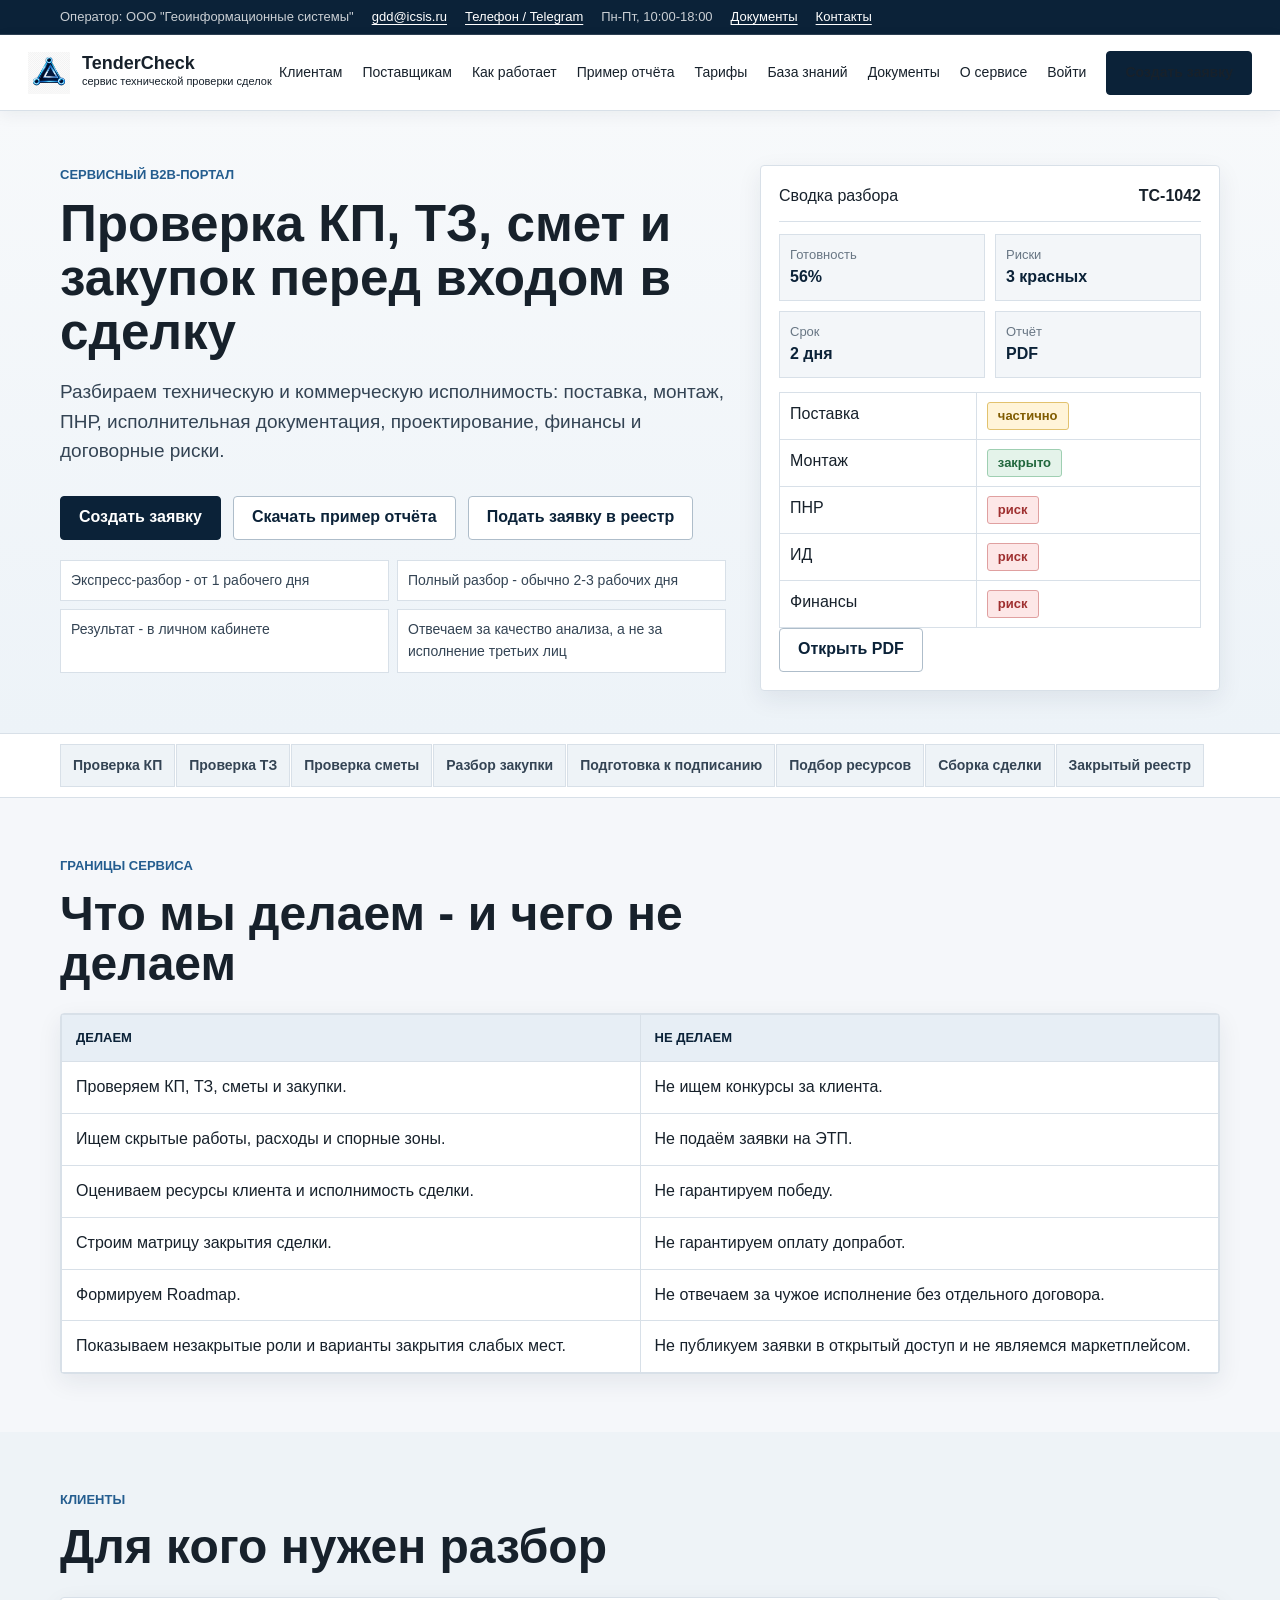
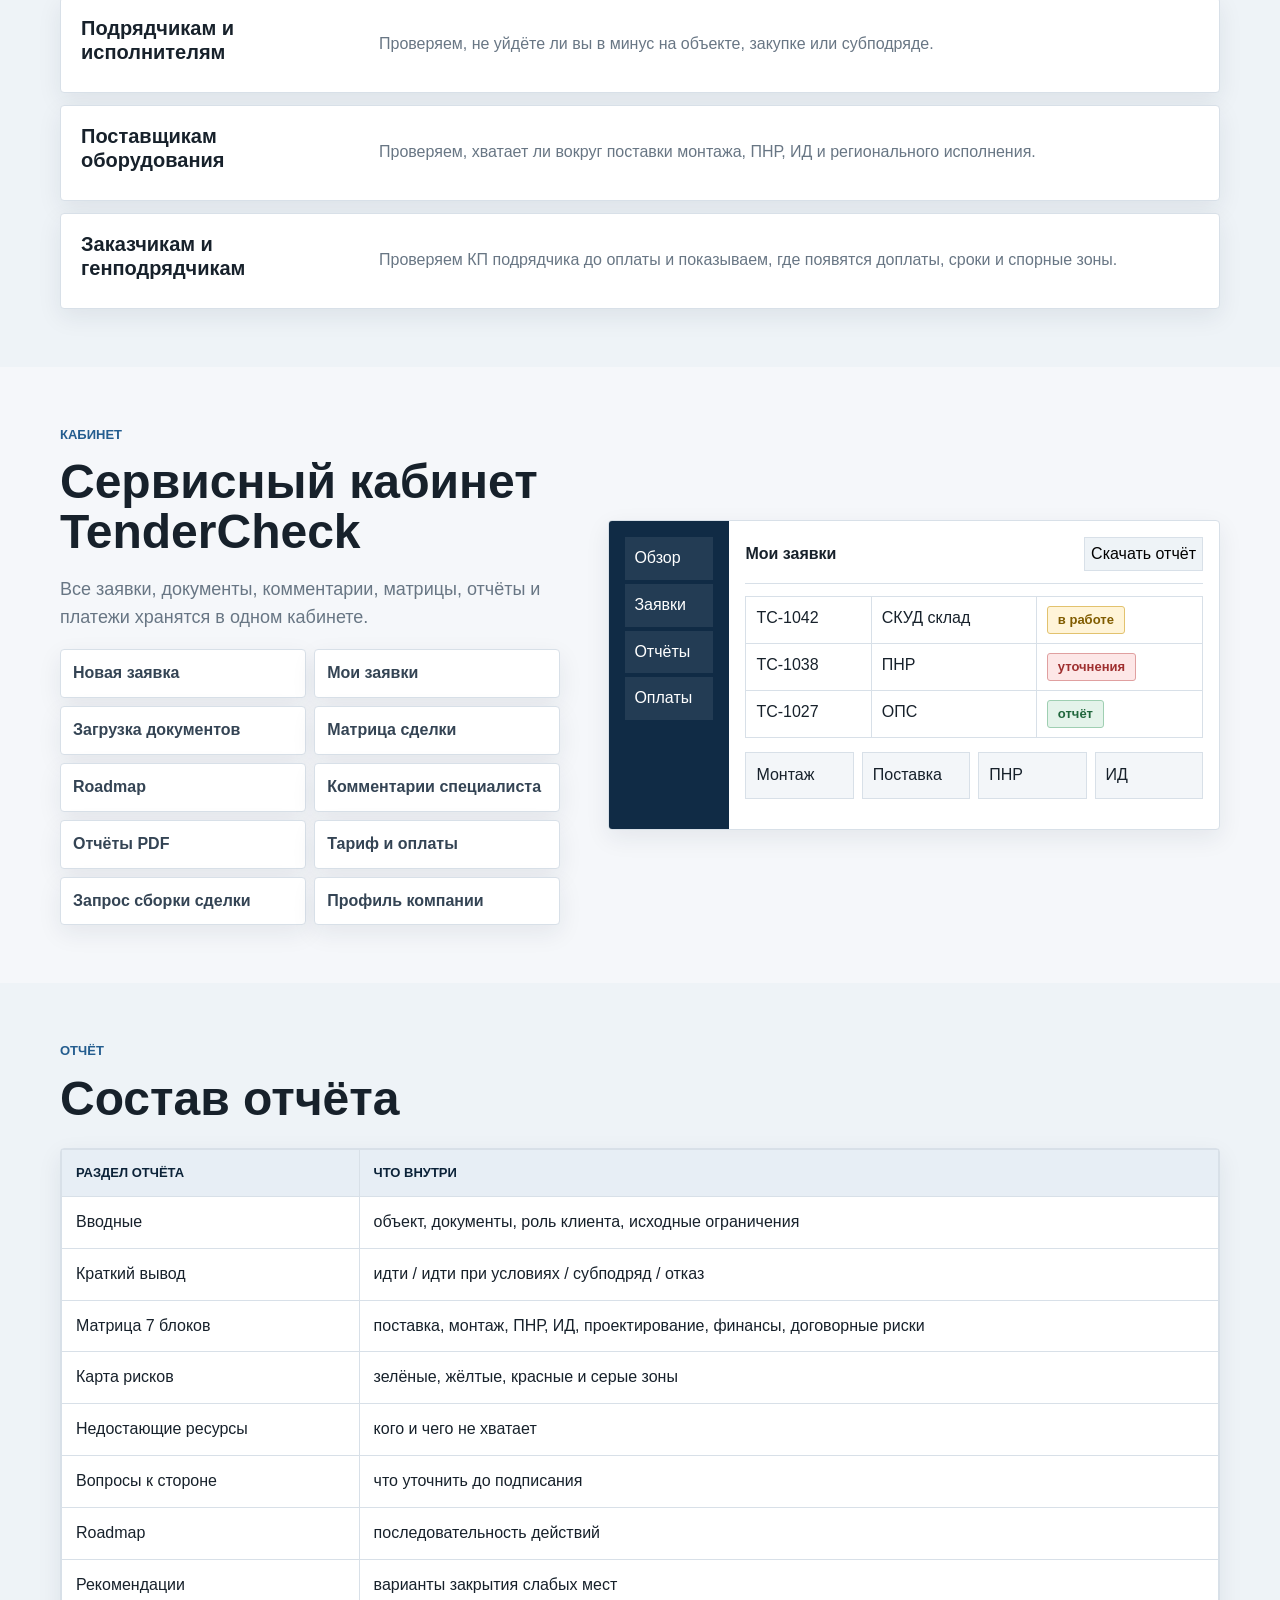
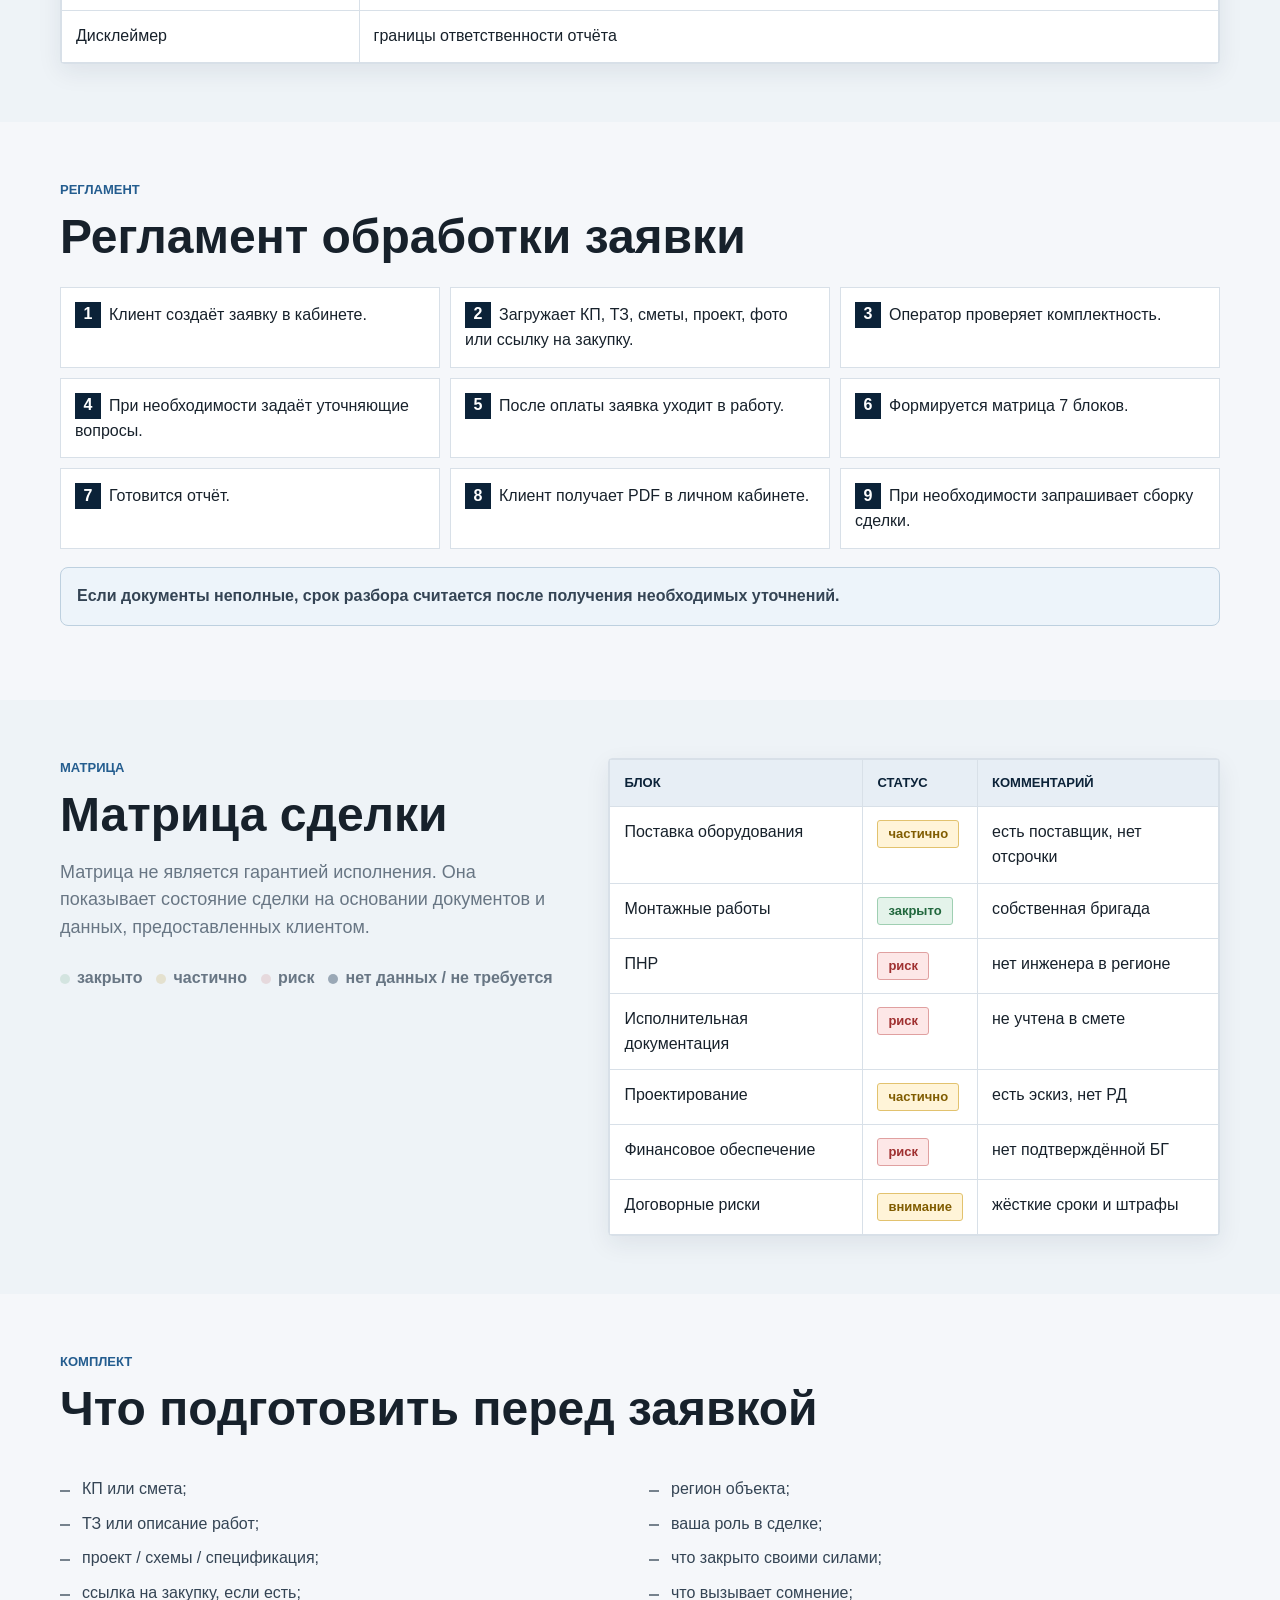
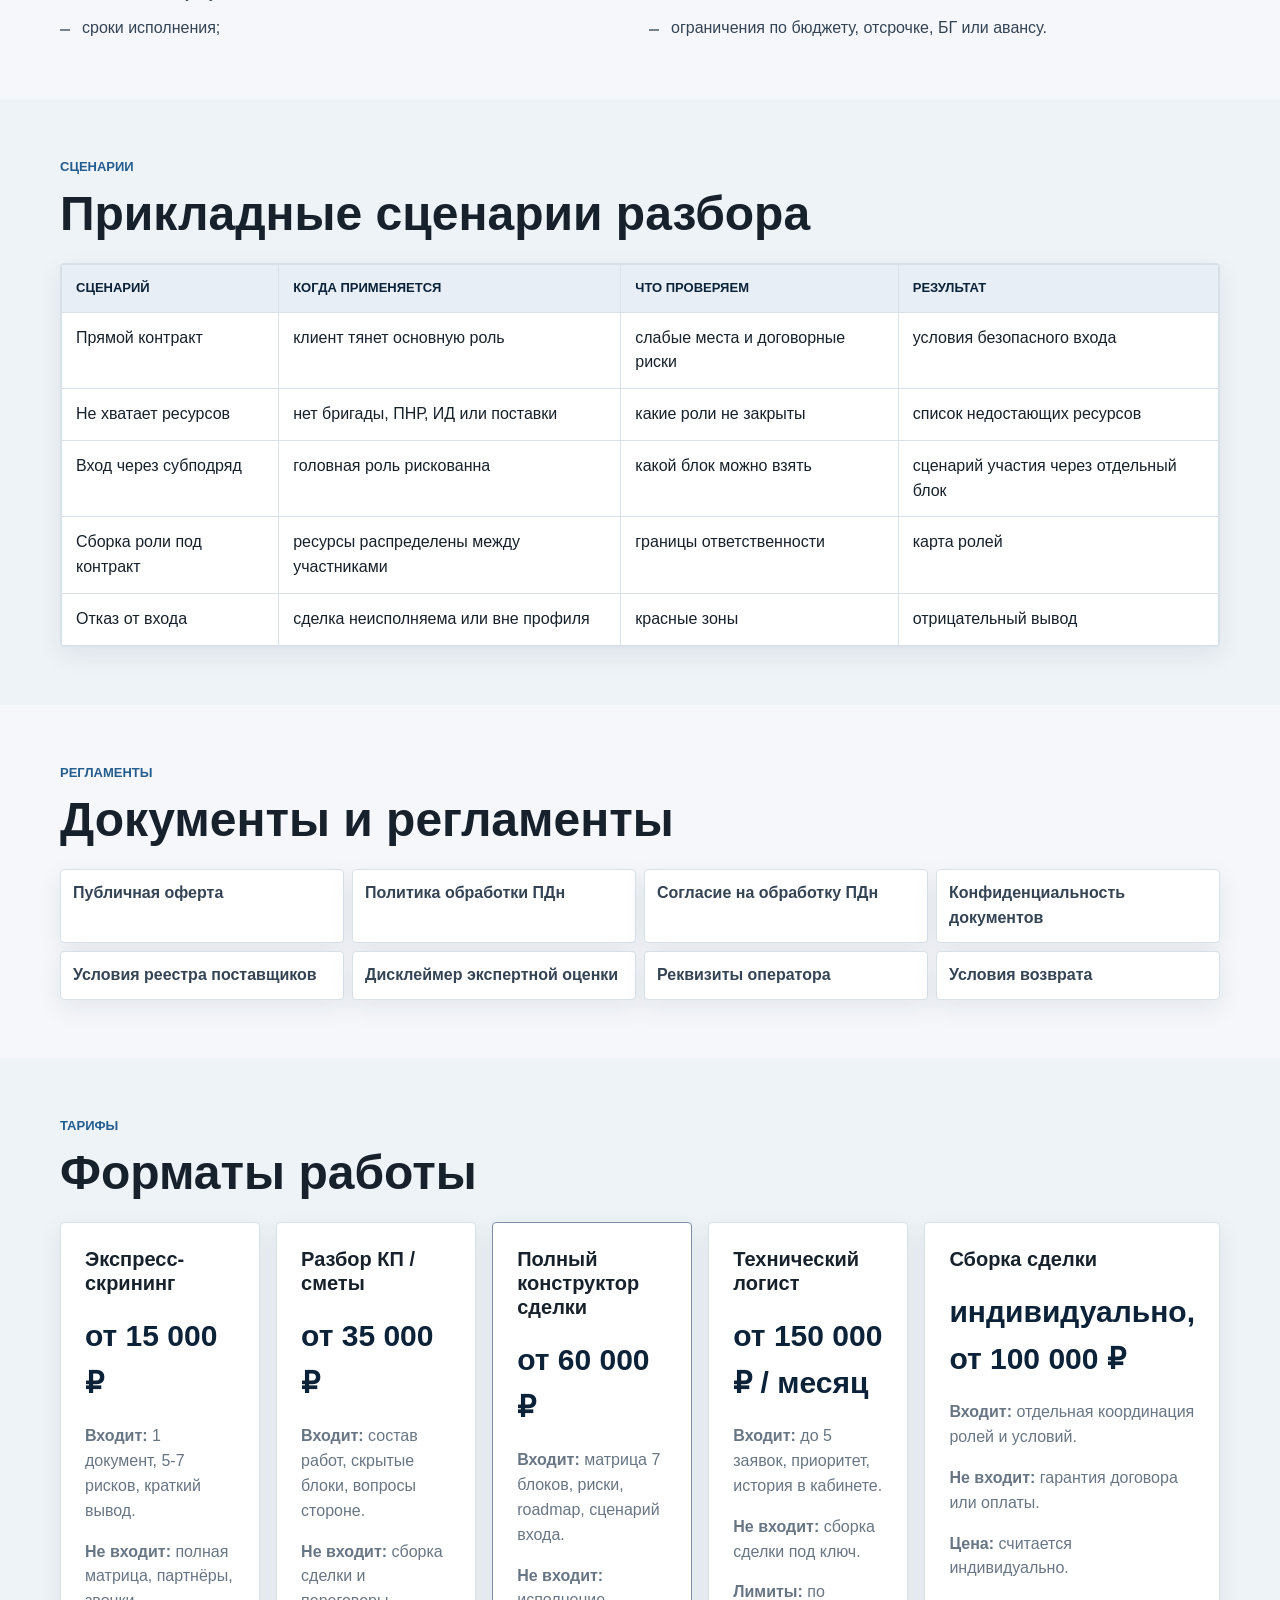
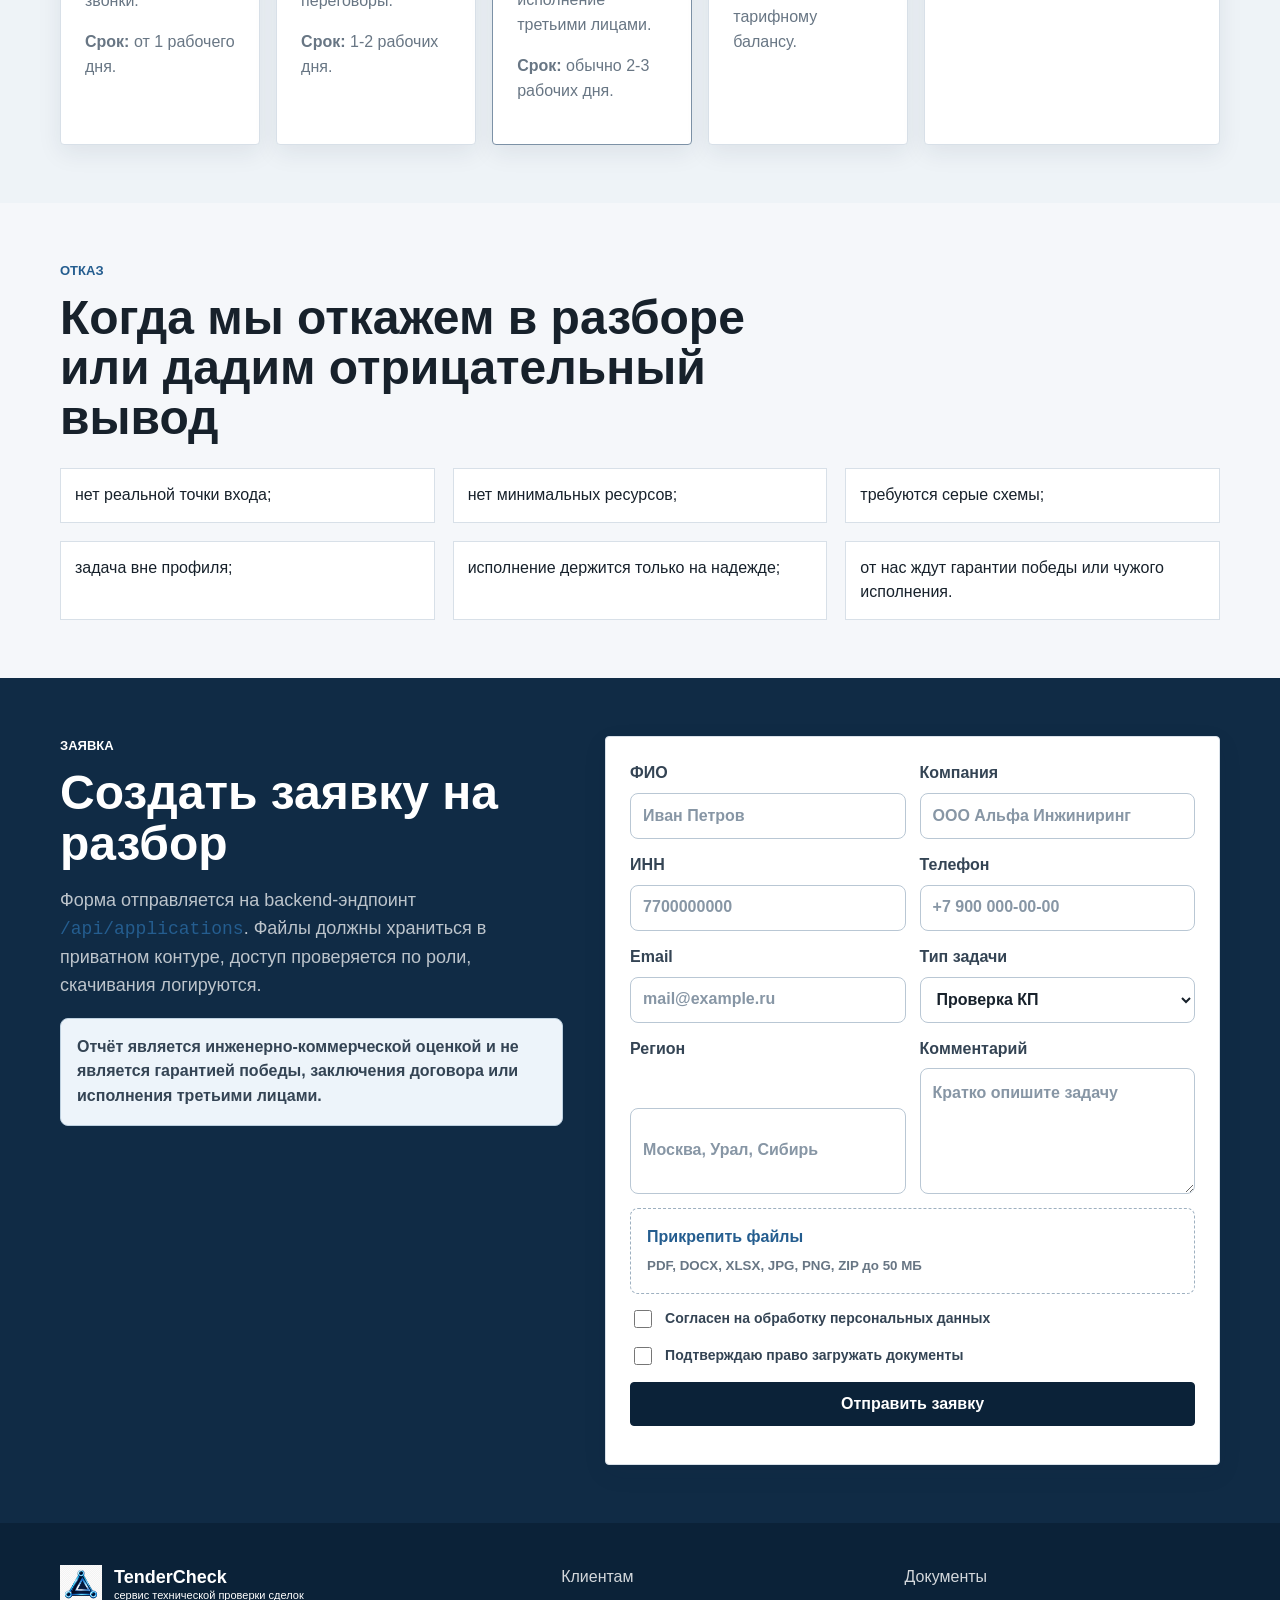
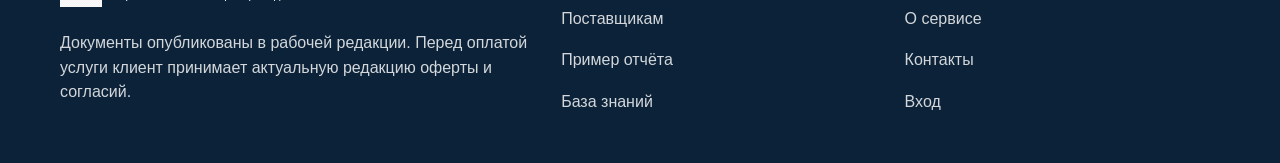
==== index.html @ 8f12feef "Add files via upload" ====
<!doctype html>
<html lang="ru">
<head>
  <meta charset="utf-8">
  <meta name="viewport" content="width=device-width, initial-scale=1">
  <title>TenderCheck - сервис технической проверки сделок</title>
  <meta name="description" content="TenderCheck проверяет КП, ТЗ, сметы, закупки и сделки до входа: скрытые расходы, незакрытые ресурсы, технические риски и сценарии входа.">
  <link rel="stylesheet" href="assets/css/styles.css">
</head>
<body class="portal-body">
  <header class="portal-header">
    <div class="service-bar">
      <div class="container service-bar-inner">
        <span>Оператор: ООО "Геоинформационные системы"</span>
        <a href="mailto:gdd@icsis.ru">gdd@icsis.ru</a>
        <a href="contacts.html">Телефон / Telegram</a>
        <span>Пн-Пт, 10:00-18:00</span>
        <a href="legal.html">Документы</a>
        <a href="contacts.html">Контакты</a>
      </div>
    </div>
    <div class="site-header">
      <a class="brand" href="index.html" aria-label="TenderCheck">
        <img src="assets/img/logo.png" alt="">
        <span><strong>TenderCheck</strong><small>сервис технической проверки сделок</small></span>
      </a>
      <a class="mobile-quick-cta" href="#upload">Заявка</a>
      <button class="nav-toggle" type="button" aria-label="Открыть меню" aria-expanded="false"><span></span><span></span><span></span></button>
      <nav class="main-nav" aria-label="Основная навигация">
        <a href="clients.html">Клиентам</a>
        <a href="suppliers.html">Поставщикам</a>
        <a href="#regulation">Как работает</a>
        <a href="report.html">Пример отчёта</a>
        <a href="#pricing">Тарифы</a>
        <a href="knowledge.html">База знаний</a>
        <a href="legal.html">Документы</a>
        <a href="about.html">О сервисе</a>
        <a href="login.html">Войти</a>
        <a class="nav-cta" href="#upload">Создать заявку</a>
      </nav>
    </div>
  </header>

  <main>
    <section class="portal-hero">
      <div class="container portal-hero-grid">
        <div class="portal-hero-copy">
          <p class="eyebrow">Сервисный B2B-портал</p>
          <h1>Проверка КП, ТЗ, смет и закупок перед входом в сделку</h1>
          <p class="lead">Разбираем техническую и коммерческую исполнимость: поставка, монтаж, ПНР, исполнительная документация, проектирование, финансы и договорные риски.</p>
          <div class="hero-actions">
            <a class="button primary" href="#upload">Создать заявку</a>
            <a class="button secondary" href="assets/demo-report.pdf">Скачать пример отчёта</a>
            <a class="button secondary" href="suppliers.html#supplier-form">Подать заявку в реестр</a>
          </div>
          <div class="service-marks">
            <span>Экспресс-разбор - от 1 рабочего дня</span>
            <span>Полный разбор - обычно 2-3 рабочих дня</span>
            <span>Результат - в личном кабинете</span>
            <span>Отвечаем за качество анализа, а не за исполнение третьих лиц</span>
          </div>
        </div>
        <aside class="summary-panel" aria-label="Сводка разбора">
          <div class="summary-head">
            <span>Сводка разбора</span>
            <strong>TC-1042</strong>
          </div>
          <div class="summary-metrics">
            <div><span>Готовность</span><strong>56%</strong></div>
            <div><span>Риски</span><strong>3 красных</strong></div>
            <div><span>Срок</span><strong>2 дня</strong></div>
            <div><span>Отчёт</span><strong>PDF</strong></div>
          </div>
          <table class="service-table compact-table">
            <tbody>
              <tr><td>Поставка</td><td><span class="status yellow">частично</span></td></tr>
              <tr><td>Монтаж</td><td><span class="status green">закрыто</span></td></tr>
              <tr><td>ПНР</td><td><span class="status red">риск</span></td></tr>
              <tr><td>ИД</td><td><span class="status red">риск</span></td></tr>
              <tr><td>Финансы</td><td><span class="status red">риск</span></td></tr>
            </tbody>
          </table>
          <a class="button secondary" href="assets/demo-report.pdf">Открыть PDF</a>
        </aside>
      </div>
    </section>

    <nav class="direction-strip" aria-label="Быстрые направления">
      <div class="container direction-strip-inner">
        <a href="#upload">Проверка КП</a>
        <a href="#upload">Проверка ТЗ</a>
        <a href="#upload">Проверка сметы</a>
        <a href="#upload">Разбор закупки</a>
        <a href="#upload">Подготовка к подписанию</a>
        <a href="#upload">Подбор ресурсов</a>
        <a href="#pricing">Сборка сделки</a>
        <a href="suppliers.html">Закрытый реестр</a>
      </div>
    </nav>

    <section class="section" id="scope">
      <div class="container">
        <div class="section-heading"><p class="eyebrow">Границы сервиса</p><h2>Что мы делаем - и чего не делаем</h2></div>
        <div class="service-table-wrap">
          <table class="service-table two-side-table">
            <thead><tr><th>Делаем</th><th>Не делаем</th></tr></thead>
            <tbody>
              <tr><td>Проверяем КП, ТЗ, сметы и закупки.</td><td>Не ищем конкурсы за клиента.</td></tr>
              <tr><td>Ищем скрытые работы, расходы и спорные зоны.</td><td>Не подаём заявки на ЭТП.</td></tr>
              <tr><td>Оцениваем ресурсы клиента и исполнимость сделки.</td><td>Не гарантируем победу.</td></tr>
              <tr><td>Строим матрицу закрытия сделки.</td><td>Не гарантируем оплату допработ.</td></tr>
              <tr><td>Формируем Roadmap.</td><td>Не отвечаем за чужое исполнение без отдельного договора.</td></tr>
              <tr><td>Показываем незакрытые роли и варианты закрытия слабых мест.</td><td>Не публикуем заявки в открытый доступ и не являемся маркетплейсом.</td></tr>
            </tbody>
          </table>
        </div>
      </div>
    </section>

    <section class="section muted" id="audience">
      <div class="container">
        <div class="section-heading"><p class="eyebrow">Клиенты</p><h2>Для кого нужен разбор</h2></div>
        <div class="service-list">
          <article><h3>Подрядчикам и исполнителям</h3><p>Проверяем, не уйдёте ли вы в минус на объекте, закупке или субподряде.</p></article>
          <article><h3>Поставщикам оборудования</h3><p>Проверяем, хватает ли вокруг поставки монтажа, ПНР, ИД и регионального исполнения.</p></article>
          <article><h3>Заказчикам и генподрядчикам</h3><p>Проверяем КП подрядчика до оплаты и показываем, где появятся доплаты, сроки и спорные зоны.</p></article>
        </div>
      </div>
    </section>

    <section class="section" id="cabinet">
      <div class="container two-column">
        <div>
          <p class="eyebrow">Кабинет</p>
          <h2>Сервисный кабинет TenderCheck</h2>
          <p class="section-copy">Все заявки, документы, комментарии, матрицы, отчёты и платежи хранятся в одном кабинете.</p>
          <div class="portal-tile-grid">
            <span>Новая заявка</span><span>Мои заявки</span><span>Загрузка документов</span><span>Матрица сделки</span><span>Roadmap</span><span>Комментарии специалиста</span><span>Отчёты PDF</span><span>Тариф и оплаты</span><span>Запрос сборки сделки</span><span>Профиль компании</span>
          </div>
        </div>
        <div class="interface-preview">
          <div class="preview-sidebar"><span>Обзор</span><span>Заявки</span><span>Отчёты</span><span>Оплаты</span></div>
          <div class="preview-main">
            <div class="preview-toolbar"><strong>Мои заявки</strong><button>Скачать отчёт</button></div>
            <table class="service-table compact-table">
              <tbody>
                <tr><td>TC-1042</td><td>СКУД склад</td><td><span class="status yellow">в работе</span></td></tr>
                <tr><td>TC-1038</td><td>ПНР</td><td><span class="status red">уточнения</span></td></tr>
                <tr><td>TC-1027</td><td>ОПС</td><td><span class="status green">отчёт</span></td></tr>
              </tbody>
            </table>
            <div class="mini-matrix-list">
              <span class="green">Монтаж</span><span class="yellow">Поставка</span><span class="red">ПНР</span><span class="red">ИД</span>
            </div>
          </div>
        </div>
      </div>
    </section>

    <section class="section muted" id="report-composition">
      <div class="container">
        <div class="section-heading"><p class="eyebrow">Отчёт</p><h2>Состав отчёта</h2></div>
        <div class="service-table-wrap">
          <table class="service-table">
            <thead><tr><th>Раздел отчёта</th><th>Что внутри</th></tr></thead>
            <tbody>
              <tr><td>Вводные</td><td>объект, документы, роль клиента, исходные ограничения</td></tr>
              <tr><td>Краткий вывод</td><td>идти / идти при условиях / субподряд / отказ</td></tr>
              <tr><td>Матрица 7 блоков</td><td>поставка, монтаж, ПНР, ИД, проектирование, финансы, договорные риски</td></tr>
              <tr><td>Карта рисков</td><td>зелёные, жёлтые, красные и серые зоны</td></tr>
              <tr><td>Недостающие ресурсы</td><td>кого и чего не хватает</td></tr>
              <tr><td>Вопросы к стороне</td><td>что уточнить до подписания</td></tr>
              <tr><td>Roadmap</td><td>последовательность действий</td></tr>
              <tr><td>Рекомендации</td><td>варианты закрытия слабых мест</td></tr>
              <tr><td>Дисклеймер</td><td>границы ответственности отчёта</td></tr>
            </tbody>
          </table>
        </div>
      </div>
    </section>

    <section class="section" id="regulation">
      <div class="container">
        <div class="section-heading"><p class="eyebrow">Регламент</p><h2>Регламент обработки заявки</h2></div>
        <ol class="regulation-list">
          <li>Клиент создаёт заявку в кабинете.</li>
          <li>Загружает КП, ТЗ, сметы, проект, фото или ссылку на закупку.</li>
          <li>Оператор проверяет комплектность.</li>
          <li>При необходимости задаёт уточняющие вопросы.</li>
          <li>После оплаты заявка уходит в работу.</li>
          <li>Формируется матрица 7 блоков.</li>
          <li>Готовится отчёт.</li>
          <li>Клиент получает PDF в личном кабинете.</li>
          <li>При необходимости запрашивает сборку сделки.</li>
        </ol>
        <p class="note-box">Если документы неполные, срок разбора считается после получения необходимых уточнений.</p>
      </div>
    </section>

    <section class="section muted" id="matrix">
      <div class="container two-column matrix-section">
        <div>
          <p class="eyebrow">Матрица</p>
          <h2>Матрица сделки</h2>
          <p class="section-copy">Матрица не является гарантией исполнения. Она показывает состояние сделки на основании документов и данных, предоставленных клиентом.</p>
          <div class="legend"><span><i class="dot green"></i>закрыто</span><span><i class="dot yellow"></i>частично</span><span><i class="dot red"></i>риск</span><span><i class="dot gray"></i>нет данных / не требуется</span></div>
        </div>
        <div class="service-table-wrap">
          <table class="service-table mobile-card-table">
            <thead><tr><th>Блок</th><th>Статус</th><th>Комментарий</th></tr></thead>
            <tbody>
              <tr><td>Поставка оборудования</td><td><span class="status yellow">частично</span></td><td>есть поставщик, нет отсрочки</td></tr>
              <tr><td>Монтажные работы</td><td><span class="status green">закрыто</span></td><td>собственная бригада</td></tr>
              <tr><td>ПНР</td><td><span class="status red">риск</span></td><td>нет инженера в регионе</td></tr>
              <tr><td>Исполнительная документация</td><td><span class="status red">риск</span></td><td>не учтена в смете</td></tr>
              <tr><td>Проектирование</td><td><span class="status yellow">частично</span></td><td>есть эскиз, нет РД</td></tr>
              <tr><td>Финансовое обеспечение</td><td><span class="status red">риск</span></td><td>нет подтверждённой БГ</td></tr>
              <tr><td>Договорные риски</td><td><span class="status yellow">внимание</span></td><td>жёсткие сроки и штрафы</td></tr>
            </tbody>
          </table>
        </div>
      </div>
    </section>

    <section class="section" id="prepare">
      <div class="container">
        <div class="section-heading"><p class="eyebrow">Комплект</p><h2>Что подготовить перед заявкой</h2></div>
        <div class="portal-columns">
          <ul class="dash-list">
            <li>КП или смета;</li>
            <li>ТЗ или описание работ;</li>
            <li>проект / схемы / спецификация;</li>
            <li>ссылка на закупку, если есть;</li>
            <li>сроки исполнения;</li>
          </ul>
          <ul class="dash-list">
            <li>регион объекта;</li>
            <li>ваша роль в сделке;</li>
            <li>что закрыто своими силами;</li>
            <li>что вызывает сомнение;</li>
            <li>ограничения по бюджету, отсрочке, БГ или авансу.</li>
          </ul>
        </div>
      </div>
    </section>

    <section class="section muted" id="scenarios">
      <div class="container">
        <div class="section-heading"><p class="eyebrow">Сценарии</p><h2>Прикладные сценарии разбора</h2></div>
        <div class="service-table-wrap">
          <table class="service-table">
            <thead><tr><th>Сценарий</th><th>Когда применяется</th><th>Что проверяем</th><th>Результат</th></tr></thead>
            <tbody>
              <tr><td>Прямой контракт</td><td>клиент тянет основную роль</td><td>слабые места и договорные риски</td><td>условия безопасного входа</td></tr>
              <tr><td>Не хватает ресурсов</td><td>нет бригады, ПНР, ИД или поставки</td><td>какие роли не закрыты</td><td>список недостающих ресурсов</td></tr>
              <tr><td>Вход через субподряд</td><td>головная роль рискованна</td><td>какой блок можно взять</td><td>сценарий участия через отдельный блок</td></tr>
              <tr><td>Сборка роли под контракт</td><td>ресурсы распределены между участниками</td><td>границы ответственности</td><td>карта ролей</td></tr>
              <tr><td>Отказ от входа</td><td>сделка неисполняема или вне профиля</td><td>красные зоны</td><td>отрицательный вывод</td></tr>
            </tbody>
          </table>
        </div>
      </div>
    </section>

    <section class="section" id="documents">
      <div class="container">
        <div class="section-heading"><p class="eyebrow">Регламенты</p><h2>Документы и регламенты</h2></div>
        <div class="portal-tile-grid docs-grid">
          <a href="legal.html#offer">Публичная оферта</a>
          <a href="legal.html#personal-data">Политика обработки ПДн</a>
          <a href="legal.html#consent">Согласие на обработку ПДн</a>
          <a href="legal.html#privacy">Конфиденциальность документов</a>
          <a href="legal.html#registry">Условия реестра поставщиков</a>
          <a href="legal.html#disclaimer">Дисклеймер экспертной оценки</a>
          <a href="legal.html#requisites">Реквизиты оператора</a>
          <a href="legal.html#refund">Условия возврата</a>
        </div>
      </div>
    </section>

    <section class="section muted" id="pricing">
      <div class="container">
        <div class="section-heading"><p class="eyebrow">Тарифы</p><h2>Форматы работы</h2></div>
        <div class="pricing-grid portal-pricing">
          <article class="price-card"><h3>Экспресс-скрининг</h3><strong>от 15 000 ₽</strong><p><b>Входит:</b> 1 документ, 5-7 рисков, краткий вывод.</p><p><b>Не входит:</b> полная матрица, партнёры, звонки.</p><p><b>Срок:</b> от 1 рабочего дня.</p></article>
          <article class="price-card"><h3>Разбор КП / сметы</h3><strong>от 35 000 ₽</strong><p><b>Входит:</b> состав работ, скрытые блоки, вопросы стороне.</p><p><b>Не входит:</b> сборка сделки и переговоры.</p><p><b>Срок:</b> 1-2 рабочих дня.</p></article>
          <article class="price-card featured"><h3>Полный конструктор сделки</h3><strong>от 60 000 ₽</strong><p><b>Входит:</b> матрица 7 блоков, риски, roadmap, сценарий входа.</p><p><b>Не входит:</b> исполнение третьими лицами.</p><p><b>Срок:</b> обычно 2-3 рабочих дня.</p></article>
          <article class="price-card"><h3>Технический логист</h3><strong>от 150 000 ₽ / месяц</strong><p><b>Входит:</b> до 5 заявок, приоритет, история в кабинете.</p><p><b>Не входит:</b> сборка сделки под ключ.</p><p><b>Лимиты:</b> по тарифному балансу.</p></article>
          <article class="price-card"><h3>Сборка сделки</h3><strong>индивидуально, от 100 000 ₽</strong><p><b>Входит:</b> отдельная координация ролей и условий.</p><p><b>Не входит:</b> гарантия договора или оплаты.</p><p><b>Цена:</b> считается индивидуально.</p></article>
        </div>
      </div>
    </section>

    <section class="section" id="refusal">
      <div class="container">
        <div class="section-heading"><p class="eyebrow">Отказ</p><h2>Когда мы откажем в разборе или дадим отрицательный вывод</h2></div>
        <ul class="refusal-grid">
          <li>нет реальной точки входа;</li>
          <li>нет минимальных ресурсов;</li>
          <li>требуются серые схемы;</li>
          <li>задача вне профиля;</li>
          <li>исполнение держится только на надежде;</li>
          <li>от нас ждут гарантии победы или чужого исполнения.</li>
        </ul>
      </div>
    </section>

    <section class="section upload-section portal-upload" id="upload">
      <div class="container upload-layout">
        <div>
          <p class="eyebrow">Заявка</p>
          <h2>Создать заявку на разбор</h2>
          <p class="section-copy">Форма отправляется на backend-эндпоинт <code>/api/applications</code>. Файлы должны храниться в приватном контуре, доступ проверяется по роли, скачивания логируются.</p>
          <p class="disclaimer">Отчёт является инженерно-коммерческой оценкой и не является гарантией победы, заключения договора или исполнения третьими лицами.</p>
        </div>
        <form class="upload-form" data-api-form data-endpoint="/api/applications" data-success="Заявка создана. Статус: ожидает оплаты или принята при активном тарифе.">
          <div class="form-grid">
            <label>ФИО<input type="text" name="full_name" required placeholder="Иван Петров"></label>
            <label>Компания<input type="text" name="company" required placeholder="ООО Альфа Инжиниринг"></label>
            <label>ИНН<input type="text" name="inn" required placeholder="7700000000"></label>
            <label>Телефон<input type="tel" name="phone" required placeholder="+7 900 000-00-00"></label>
            <label>Email<input type="email" name="email" required placeholder="mail@example.ru"></label>
            <label>Тип задачи<select name="task_type" required><option>Проверка КП</option><option>Проверка ТЗ</option><option>Проверка сметы</option><option>Разбор закупки</option><option>Оценка объекта</option><option>Подготовка к подписанию</option><option>Подбор недостающих ресурсов</option><option>Запрос на сборку сделки</option></select></label>
            <label>Регион<input type="text" name="region" required placeholder="Москва, Урал, Сибирь"></label>
            <label>Комментарий<textarea name="description" rows="4" required placeholder="Кратко опишите задачу"></textarea></label>
          </div>
          <label class="file-input"><input type="file" name="files" multiple accept=".pdf,.doc,.docx,.xls,.xlsx,.jpg,.jpeg,.png,.zip"><span>Прикрепить файлы</span><small data-file-label>PDF, DOCX, XLSX, JPG, PNG, ZIP до 50 МБ</small></label>
          <label class="consent"><input type="checkbox" name="personal_data_consent" required> Согласен на обработку персональных данных</label>
          <label class="consent"><input type="checkbox" name="document_rights_confirmed" required> Подтверждаю право загружать документы</label>
          <button class="button primary" type="submit">Отправить заявку</button>
          <p class="form-result" data-form-result></p>
        </form>
      </div>
    </section>
  </main>

  <footer class="site-footer portal-footer">
    <div class="container footer-grid">
      <div><a class="brand footer-brand" href="index.html"><img src="assets/img/logo.png" alt=""><span><strong>TenderCheck</strong><small>сервис технической проверки сделок</small></span></a><p>Документы опубликованы в рабочей редакции. Перед оплатой услуги клиент принимает актуальную редакцию оферты и согласий.</p></div>
      <nav><a href="clients.html">Клиентам</a><a href="suppliers.html">Поставщикам</a><a href="report.html">Пример отчёта</a><a href="knowledge.html">База знаний</a></nav>
      <nav><a href="legal.html">Документы</a><a href="about.html">О сервисе</a><a href="contacts.html">Контакты</a><a href="login.html">Вход</a></nav>
    </div>
  </footer>
  <script src="assets/js/app.js"></script>
</body>
</html>
---- assets/css/styles.css ----
:root {
  --ink: #101923;
  --graphite: #26313d;
  --muted: #687381;
  --line: #e5e9ef;
  --paper: #ffffff;
  --soft: #f4f7fa;
  --navy: #07182b;
  --blue: #0067b1;
  --cyan: #20c8ff;
  --steel: #7891a8;
  --green: #2f9b61;
  --yellow: #e3a600;
  --red: #d94848;
  --shadow: 0 18px 60px rgba(10, 25, 41, 0.12);
  --radius: 8px;
}

* { box-sizing: border-box; }
html { scroll-behavior: smooth; }
body {
  margin: 0;
  color: var(--ink);
  font-family: Inter, "Segoe UI", Arial, sans-serif;
  background: var(--paper);
  line-height: 1.55;
}

img { max-width: 100%; display: block; }
a { color: inherit; text-decoration: none; }
button, input, select { font: inherit; }
textarea { font: inherit; }

.container {
  width: min(1160px, calc(100% - 40px));
  margin: 0 auto;
}

.site-header {
  position: sticky;
  top: 0;
  z-index: 50;
  display: flex;
  align-items: center;
  justify-content: space-between;
  min-height: 76px;
  padding: 0 28px;
  background: rgba(255, 255, 255, 0.94);
  border-bottom: 1px solid var(--line);
  backdrop-filter: blur(16px);
}

.brand {
  display: inline-flex;
  align-items: center;
  gap: 12px;
  min-width: 0;
}

.brand img {
  width: 42px;
  height: 42px;
  object-fit: contain;
}

.brand span { display: grid; gap: 1px; }
.brand strong { color: var(--navy); font-size: 18px; line-height: 1; }
.brand small { color: var(--muted); font-size: 11px; white-space: nowrap; }

.main-nav {
  display: flex;
  align-items: center;
  gap: 20px;
  color: var(--graphite);
  font-size: 14px;
}

.main-nav a { white-space: nowrap; }
.main-nav a:hover { color: var(--blue); }

.nav-cta,
.button {
  display: inline-flex;
  align-items: center;
  justify-content: center;
  min-height: 44px;
  padding: 0 18px;
  border: 1px solid transparent;
  border-radius: var(--radius);
  cursor: pointer;
  font-weight: 700;
}

.nav-cta,
.button.primary {
  color: #fff;
  background: var(--navy);
  box-shadow: 0 10px 28px rgba(7, 24, 43, 0.22);
}

.button.secondary {
  color: var(--navy);
  background: rgba(255, 255, 255, 0.86);
  border-color: rgba(255, 255, 255, 0.7);
}

.button:hover,
.nav-cta:hover {
  transform: translateY(-1px);
}

.nav-toggle {
  display: none;
  width: 42px;
  height: 42px;
  border: 1px solid var(--line);
  border-radius: var(--radius);
  background: #fff;
}

.nav-toggle span {
  display: block;
  width: 18px;
  height: 2px;
  margin: 4px auto;
  background: var(--navy);
}

.hero {
  position: relative;
  min-height: calc(100vh - 76px);
  display: grid;
  align-items: end;
  overflow: hidden;
  background-size: cover;
  background-position: center;
}

.hero-home { background-image: url("../img/hero-report-workspace.png"); }
.hero-suppliers { background-image: url("../img/supplier-meeting.png"); }

.hero-overlay {
  position: absolute;
  inset: 0;
  background: linear-gradient(90deg, rgba(5, 14, 24, 0.88), rgba(5, 14, 24, 0.58) 45%, rgba(5, 14, 24, 0.12));
}

.hero-content {
  position: relative;
  z-index: 1;
  padding: 96px 0 72px;
  color: #fff;
}

.hero-content h1,
.page-hero h1 {
  max-width: 860px;
  margin: 0;
  font-size: clamp(40px, 6vw, 76px);
  line-height: 0.98;
  letter-spacing: 0;
}

.lead {
  max-width: 760px;
  color: rgba(255, 255, 255, 0.84);
  font-size: 20px;
}

.hero-actions {
  display: flex;
  flex-wrap: wrap;
  gap: 12px;
  margin: 30px 0 14px;
}

.microcopy {
  color: rgba(255, 255, 255, 0.72);
  margin: 0;
}

.eyebrow {
  margin: 0 0 12px;
  color: var(--blue);
  font-size: 13px;
  font-weight: 800;
  letter-spacing: 0;
  text-transform: uppercase;
}

.hero .eyebrow { color: var(--cyan); }

.section {
  padding: 92px 0;
}

.section.compact { padding: 22px 0; }
.section.muted { background: var(--soft); }

.section-heading {
  max-width: 760px;
  margin-bottom: 34px;
}

h1, h2, h3, p { overflow-wrap: anywhere; }
h2 {
  margin: 0 0 16px;
  color: var(--navy);
  font-size: clamp(30px, 4vw, 48px);
  line-height: 1.05;
}

h3 {
  margin: 0 0 10px;
  color: var(--navy);
  font-size: 20px;
  line-height: 1.2;
}

.section-copy {
  color: var(--muted);
  font-size: 18px;
}

.proof-row {
  display: flex;
  flex-wrap: wrap;
  gap: 10px;
}

.proof-row span {
  padding: 10px 14px;
  border: 1px solid var(--line);
  border-radius: 999px;
  background: #fff;
  color: var(--graphite);
  font-weight: 700;
}

.split-checks {
  display: grid;
  grid-template-columns: 1fr 1fr;
  gap: 18px;
}

.panel {
  padding: 30px;
  border-radius: var(--radius);
}

.panel.light {
  border: 1px solid var(--line);
  background: #fff;
  box-shadow: var(--shadow);
}

.panel.dark {
  color: #fff;
  background: linear-gradient(135deg, var(--navy), #12385b);
}

.panel.dark h3 { color: #fff; }
.panel.dark li { color: rgba(255, 255, 255, 0.84); }

.check-list,
.dash-list {
  display: grid;
  gap: 10px;
  padding: 0;
  margin: 18px 0 0;
  list-style: none;
}

.check-list li,
.dash-list li {
  position: relative;
  padding-left: 22px;
  color: var(--graphite);
}

.check-list li::before {
  content: "";
  position: absolute;
  left: 0;
  top: 0.65em;
  width: 9px;
  height: 9px;
  border-radius: 50%;
  background: var(--cyan);
}

.dash-list li::before {
  content: "";
  position: absolute;
  left: 0;
  top: 0.8em;
  width: 10px;
  height: 2px;
  background: currentColor;
  opacity: 0.65;
}

.feature-grid,
.pricing-grid,
.metric-grid {
  display: grid;
  grid-template-columns: repeat(4, 1fr);
  gap: 16px;
}

.feature-grid.five { grid-template-columns: repeat(5, 1fr); margin-top: 22px; }

.feature-card,
.price-card,
.app-panel,
.metric-grid article,
.case-card,
.upload-form,
.auth-panel,
.legal-nav,
.legal-content article {
  border: 1px solid var(--line);
  border-radius: var(--radius);
  background: #fff;
  box-shadow: 0 8px 26px rgba(10, 25, 41, 0.06);
}

.feature-card,
.price-card {
  min-height: 220px;
  padding: 24px;
}

.card-index {
  display: block;
  margin-bottom: 40px;
  color: var(--blue);
  font-weight: 900;
}

.feature-card p,
.price-card p,
.case-card p,
.app-panel p,
.legal-content p {
  color: var(--muted);
}

.two-column {
  display: grid;
  grid-template-columns: minmax(0, 0.9fr) minmax(0, 1.1fr);
  gap: 48px;
  align-items: center;
}

.media-frame,
.wide-image {
  overflow: hidden;
  border-radius: var(--radius);
  box-shadow: var(--shadow);
  background: var(--soft);
}

.media-frame img {
  width: 100%;
  aspect-ratio: 4 / 3;
  object-fit: cover;
}

.wide-image img {
  width: 100%;
  max-height: 580px;
  object-fit: cover;
}

.deliverable-list {
  display: grid;
  gap: 14px;
  margin-top: 28px;
}

.deliverable-list article {
  padding-left: 18px;
  border-left: 3px solid var(--cyan);
}

.timeline {
  display: grid;
  grid-template-columns: repeat(4, 1fr);
  gap: 16px;
}

.timeline article {
  padding: 24px;
  border-top: 3px solid var(--blue);
  background: #fff;
  border-radius: var(--radius);
}

.timeline span {
  display: inline-grid;
  place-items: center;
  width: 38px;
  height: 38px;
  margin-bottom: 24px;
  border-radius: 50%;
  color: #fff;
  background: var(--navy);
  font-weight: 900;
}

.matrix-section { align-items: start; }
.readiness strong { display: block; color: var(--navy); font-size: 72px; line-height: 1; }
.readiness span { color: var(--muted); font-weight: 700; }

.legend {
  display: flex;
  flex-wrap: wrap;
  gap: 14px;
  margin-top: 24px;
}

.legend span {
  display: inline-flex;
  align-items: center;
  gap: 7px;
  color: var(--muted);
  font-weight: 700;
}

.dot,
.mini-matrix span {
  display: inline-block;
  width: 10px;
  height: 10px;
  border-radius: 50%;
}

.green { background: var(--green); }
.yellow { background: var(--yellow); }
.red { background: var(--red); }

.matrix-table-wrap {
  overflow-x: auto;
  border: 1px solid var(--line);
  border-radius: var(--radius);
  background: #fff;
}

.matrix-table {
  width: 100%;
  border-collapse: collapse;
  min-width: 640px;
}

.matrix-table th,
.matrix-table td {
  padding: 15px 16px;
  border-bottom: 1px solid var(--line);
  text-align: left;
  vertical-align: top;
}

.matrix-table th {
  color: var(--graphite);
  background: #f8fafc;
  font-size: 13px;
  text-transform: uppercase;
}

.status {
  display: inline-flex;
  align-items: center;
  min-height: 28px;
  padding: 0 10px;
  border-radius: 999px;
  color: #fff;
  font-size: 13px;
  font-weight: 800;
}

.status.green { background: rgba(47, 155, 97, 0.16); color: #167045; }
.status.yellow { background: rgba(227, 166, 0, 0.18); color: #986b00; }
.status.red { background: rgba(217, 72, 72, 0.16); color: #b52222; }

.scenario-layout {
  display: grid;
  grid-template-columns: 0.92fr 1.08fr;
  gap: 28px;
  align-items: stretch;
}

.accordion {
  display: grid;
  gap: 12px;
}

.accordion-item {
  display: grid;
  gap: 4px;
  padding: 20px;
  border: 1px solid var(--line);
  border-radius: var(--radius);
  background: #fff;
  text-align: left;
  cursor: pointer;
}

.accordion-item span {
  color: var(--navy);
  font-weight: 900;
}

.accordion-item small {
  color: var(--muted);
}

.accordion-item.active {
  border-color: rgba(32, 200, 255, 0.5);
  box-shadow: 0 0 0 3px rgba(32, 200, 255, 0.12);
}

.price-card strong {
  display: block;
  margin: 18px 0;
  color: var(--navy);
  font-size: 30px;
}

.price-card ul {
  padding-left: 18px;
  color: var(--graphite);
}

.price-card.featured {
  border-color: rgba(32, 200, 255, 0.55);
  background: linear-gradient(180deg, #fff, #edfaff);
}

.upload-section {
  color: #fff;
  background: var(--navy);
}

.upload-section h2,
.upload-section .eyebrow { color: #fff; }
.upload-section .section-copy { color: rgba(255, 255, 255, 0.72); }

.upload-layout {
  display: grid;
  grid-template-columns: 0.9fr 1.1fr;
  gap: 42px;
  align-items: start;
}

.disclaimer,
.note-box {
  padding: 16px;
  border-radius: var(--radius);
  background: rgba(32, 200, 255, 0.11);
  border: 1px solid rgba(32, 200, 255, 0.35);
  color: inherit;
  font-weight: 700;
}

.upload-form {
  display: grid;
  gap: 14px;
  padding: 24px;
}

.upload-form label,
.auth-form label {
  display: grid;
  gap: 7px;
  color: var(--graphite);
  font-weight: 800;
}

input,
select,
textarea {
  width: 100%;
  min-height: 46px;
  padding: 0 12px;
  border: 1px solid var(--line);
  border-radius: var(--radius);
  background: #fff;
  color: var(--ink);
}

textarea {
  min-height: 110px;
  padding: 12px;
  resize: vertical;
}

.file-input {
  min-height: 82px;
  padding: 16px;
  border: 1px dashed var(--steel);
  border-radius: var(--radius);
  cursor: pointer;
}

.file-input input { display: none; }
.file-input span { color: var(--navy); }
.file-input small { color: var(--muted); }

.consent {
  display: flex !important;
  grid-template-columns: none !important;
  flex-direction: row;
  gap: 10px !important;
  align-items: flex-start;
  font-size: 14px;
  font-weight: 600 !important;
}

.consent input {
  width: 18px;
  min-height: 18px;
  margin-top: 2px;
}

.form-result {
  margin: 0;
  color: var(--green);
  font-weight: 800;
}

.site-footer {
  padding: 42px 0;
  background: #07111d;
  color: rgba(255, 255, 255, 0.72);
}

.footer-grid {
  display: grid;
  grid-template-columns: 1.5fr 1fr 1fr;
  gap: 28px;
}

.footer-brand strong { color: #fff; }
.footer-brand small { color: rgba(255, 255, 255, 0.58); }
.site-footer nav { display: grid; gap: 10px; }
.site-footer a:hover { color: #fff; }

.page-hero {
  padding: 96px 0 68px;
  background:
    linear-gradient(90deg, rgba(244, 247, 250, 0.96), rgba(244, 247, 250, 0.78)),
    url("../img/palette-reference.png") center/cover;
}

.page-hero .lead {
  color: var(--muted);
}

.case-grid {
  display: grid;
  grid-template-columns: 1fr 1fr;
  gap: 18px;
}

.case-card {
  display: grid;
  grid-template-columns: 190px 1fr;
  overflow: hidden;
}

.case-card img {
  width: 100%;
  height: 100%;
  object-fit: cover;
}

.case-card div { padding: 22px; }
.case-card h2 { font-size: 24px; }
.case-card strong { color: var(--navy); }

.legal-layout {
  display: grid;
  grid-template-columns: 260px 1fr;
  gap: 28px;
}

.legal-nav {
  position: sticky;
  top: 96px;
  display: grid;
  gap: 10px;
  align-self: start;
  padding: 18px;
}

.legal-nav a {
  padding: 10px 12px;
  border-radius: var(--radius);
  color: var(--graphite);
}

.legal-nav a:hover {
  background: var(--soft);
}

.legal-content {
  display: grid;
  gap: 16px;
}

.legal-content article {
  padding: 26px;
}

.legal-warning {
  border-color: rgba(217, 72, 72, 0.35) !important;
  background: #fff8f8 !important;
}

.auth-body {
  min-height: 100vh;
  background: var(--soft);
}

.auth-shell {
  min-height: 100vh;
  display: grid;
  grid-template-columns: 1.05fr 0.95fr;
}

.auth-media {
  position: relative;
  overflow: hidden;
}

.auth-media > img {
  width: 100%;
  height: 100%;
  object-fit: cover;
}

.auth-brand {
  position: absolute;
  left: 32px;
  top: 28px;
  padding: 10px 12px;
  border-radius: var(--radius);
  background: rgba(255, 255, 255, 0.9);
}

.auth-panel {
  align-self: center;
  width: min(520px, calc(100% - 40px));
  margin: 0 auto;
  padding: 28px;
}

.auth-tabs {
  display: grid;
  grid-template-columns: repeat(3, 1fr);
  gap: 6px;
  padding: 6px;
  margin-bottom: 22px;
  border-radius: var(--radius);
  background: var(--soft);
}

.auth-tabs button {
  min-height: 42px;
  border: 0;
  border-radius: var(--radius);
  background: transparent;
  cursor: pointer;
  font-weight: 800;
}

.auth-tabs button.active {
  background: #fff;
  box-shadow: 0 4px 14px rgba(10, 25, 41, 0.08);
}

.auth-form {
  display: none;
  gap: 14px;
}

.auth-form.active {
  display: grid;
}

.auth-form h1 {
  margin: 0 0 6px;
  color: var(--navy);
  font-size: 34px;
}

.app-body {
  display: grid;
  grid-template-columns: 270px 1fr;
  min-height: 100vh;
  background: var(--soft);
}

.app-sidebar {
  position: sticky;
  top: 0;
  height: 100vh;
  padding: 24px;
  background: #091a2c;
  color: rgba(255, 255, 255, 0.78);
}

.app-brand strong { color: #fff; }
.app-brand small { color: rgba(255, 255, 255, 0.58); }

.app-sidebar nav {
  display: grid;
  gap: 8px;
  margin-top: 38px;
}

.app-sidebar nav a {
  padding: 12px 14px;
  border-radius: var(--radius);
}

.app-sidebar nav a.active,
.app-sidebar nav a:hover {
  color: #fff;
  background: rgba(255, 255, 255, 0.08);
}

.app-main {
  min-width: 0;
  padding: 28px;
}

.app-topbar {
  display: flex;
  align-items: center;
  justify-content: space-between;
  gap: 18px;
  margin-bottom: 22px;
}

.app-topbar h1 {
  margin: 0;
  color: var(--navy);
}

.metric-grid {
  margin-bottom: 18px;
}

.metric-grid article {
  padding: 20px;
}

.metric-grid span,
.metric-grid small {
  color: var(--muted);
}

.metric-grid strong {
  display: block;
  color: var(--navy);
  font-size: 36px;
}

.app-grid {
  display: grid;
  grid-template-columns: 1.2fr 0.8fr;
  gap: 18px;
}

.app-panel {
  padding: 22px;
  overflow-x: auto;
  overflow-y: visible;
}

.app-panel.large {
  grid-row: span 2;
}

.roadmap {
  display: grid;
  gap: 12px;
  margin: 0;
  padding-left: 20px;
  color: var(--graphite);
}

.image-empty {
  padding: 0;
  overflow: hidden;
}

.image-empty img {
  width: 100%;
  height: 100%;
  min-height: 240px;
  object-fit: cover;
}

.mini-matrix {
  display: grid;
  grid-template-columns: repeat(3, 56px);
  gap: 10px;
  margin: 18px 0;
}

.mini-matrix span {
  width: 56px;
  height: 56px;
  border-radius: var(--radius);
}

@media (max-width: 1040px) {
  .nav-toggle { display: block; }
  .main-nav {
    position: absolute;
    left: 16px;
    right: 16px;
    top: 84px;
    display: none;
    flex-direction: column;
    align-items: stretch;
    gap: 0;
    padding: 12px;
    border: 1px solid var(--line);
    border-radius: var(--radius);
    background: #fff;
    box-shadow: var(--shadow);
  }
  .main-nav.open { display: flex; }
  .main-nav a { padding: 12px; }
  .nav-cta { margin-top: 8px; }
  .feature-grid,
  .pricing-grid,
  .metric-grid,
  .feature-grid.five,
  .timeline {
    grid-template-columns: 1fr 1fr;
  }
  .case-card { grid-template-columns: 1fr; }
  .case-card img { aspect-ratio: 16 / 9; }
}

@media (max-width: 760px) {
  .container { width: min(100% - 28px, 1160px); }
  .site-header { padding: 0 14px; }
  .brand small { display: none; }
  .hero { min-height: 680px; }
  .hero-content { padding: 72px 0 48px; }
  .lead { font-size: 18px; }
  .split-checks,
  .two-column,
  .scenario-layout,
  .upload-layout,
  .footer-grid,
  .case-grid,
  .legal-layout,
  .auth-shell,
  .app-body,
  .app-grid {
    grid-template-columns: 1fr;
  }
  .feature-grid,
  .pricing-grid,
  .metric-grid,
  .feature-grid.five,
  .timeline {
    grid-template-columns: 1fr;
  }
  .section { padding: 64px 0; }
  .hero-actions { flex-direction: column; align-items: stretch; }
  .legal-nav { position: static; }
  .auth-media { min-height: 320px; }
  .app-sidebar {
    position: static;
    height: auto;
  }
  .app-sidebar nav {
    grid-template-columns: 1fr 1fr;
  }
  .app-main { padding: 18px; }
  .app-topbar { align-items: flex-start; flex-direction: column; }
  .matrix-table { min-width: 560px; }
}

/* Neon engineering theme based on the supplied reference palette. */
:root {
  --ink: #f4f8ff;
  --graphite: #c7d7ea;
  --muted: #8da5bc;
  --line: rgba(39, 189, 255, 0.32);
  --paper: #020914;
  --soft: #061426;
  --navy: #020712;
  --blue: #189bff;
  --cyan: #39d8ff;
  --steel: #3f78a8;
  --green: #2fffa3;
  --yellow: #ffc233;
  --red: #ff4f6a;
  --shadow: 0 0 0 1px rgba(48, 202, 255, 0.16), 0 18px 48px rgba(0, 0, 0, 0.38), 0 0 34px rgba(24, 155, 255, 0.14);
}

body {
  color: var(--ink);
  background:
    radial-gradient(circle at 18% 8%, rgba(42, 195, 255, 0.17), transparent 28%),
    radial-gradient(circle at 88% 24%, rgba(0, 95, 190, 0.18), transparent 34%),
    linear-gradient(180deg, #02060f 0%, #03101e 42%, #020813 100%);
}

body::before {
  content: "";
  position: fixed;
  inset: 0;
  z-index: -1;
  pointer-events: none;
  background:
    linear-gradient(rgba(43, 184, 255, 0.06) 1px, transparent 1px),
    linear-gradient(90deg, rgba(43, 184, 255, 0.045) 1px, transparent 1px);
  background-size: 52px 52px;
  mask-image: linear-gradient(180deg, rgba(0, 0, 0, 0.58), transparent 72%);
}

.site-header {
  background: rgba(2, 8, 18, 0.9);
  border-bottom-color: rgba(43, 184, 255, 0.28);
  box-shadow: 0 0 28px rgba(24, 155, 255, 0.12);
}

.brand strong,
.brand small,
.main-nav,
.main-nav a,
h2,
h3,
.app-topbar h1,
.auth-form h1 {
  color: var(--ink);
}

.brand img {
  filter: drop-shadow(0 0 12px rgba(57, 216, 255, 0.72));
}

.main-nav a:hover,
.site-footer a:hover,
.eyebrow,
.hero .eyebrow {
  color: var(--cyan);
}

.nav-cta,
.button.primary {
  color: #02101d;
  background: linear-gradient(180deg, #7feaff 0%, #189bff 58%, #0064d8 100%);
  border-color: rgba(128, 234, 255, 0.72);
  box-shadow: 0 0 18px rgba(57, 216, 255, 0.42), inset 0 0 10px rgba(255, 255, 255, 0.34);
}

.button.secondary {
  color: var(--ink);
  background: rgba(4, 20, 38, 0.78);
  border-color: rgba(57, 216, 255, 0.45);
  box-shadow: inset 0 0 18px rgba(24, 155, 255, 0.12);
}

.nav-toggle {
  background: rgba(4, 20, 38, 0.92);
  border-color: rgba(57, 216, 255, 0.38);
}

.nav-toggle span {
  background: var(--cyan);
  box-shadow: 0 0 8px rgba(57, 216, 255, 0.8);
}

.hero-overlay {
  background:
    linear-gradient(90deg, rgba(1, 5, 13, 0.94), rgba(2, 12, 26, 0.74) 48%, rgba(2, 12, 26, 0.28)),
    radial-gradient(circle at 26% 30%, rgba(34, 178, 255, 0.18), transparent 32%);
}

.hero-content h1,
.page-hero h1 {
  color: #f8fbff;
  text-shadow: 0 0 22px rgba(24, 155, 255, 0.28);
}

.lead,
.hero .lead {
  color: rgba(244, 248, 255, 0.84);
}

.microcopy,
.section-copy,
.feature-card p,
.price-card p,
.case-card p,
.app-panel p,
.legal-content p,
.metric-grid span,
.metric-grid small,
.accordion-item small,
.timeline p,
.deliverable-list p,
.file-input small {
  color: var(--muted);
}

.section.muted,
.page-hero,
.auth-body,
.app-body {
  background:
    radial-gradient(circle at 10% 0%, rgba(24, 155, 255, 0.14), transparent 34%),
    linear-gradient(180deg, #030b17, #061426);
}

.section.compact {
  background: rgba(2, 8, 18, 0.7);
}

.proof-row span,
.feature-card,
.price-card,
.app-panel,
.metric-grid article,
.case-card,
.upload-form,
.auth-panel,
.legal-nav,
.legal-content article,
.panel.light,
.timeline article,
.accordion-item,
.matrix-table-wrap {
  color: var(--ink);
  background:
    linear-gradient(180deg, rgba(8, 28, 52, 0.94), rgba(3, 13, 27, 0.96));
  border-color: rgba(57, 216, 255, 0.32);
  box-shadow: var(--shadow);
}

.feature-card,
.price-card,
.panel,
.timeline article,
.accordion-item,
.matrix-table-wrap,
.upload-form,
.auth-panel,
.legal-nav,
.legal-content article,
.metric-grid article,
.case-card {
  position: relative;
}

.feature-card::before,
.price-card::before,
.panel::before,
.timeline article::before,
.accordion-item::before,
.matrix-table-wrap::before,
.upload-form::before,
.auth-panel::before,
.legal-content article::before,
.metric-grid article::before {
  content: "";
  position: absolute;
  inset: 0;
  pointer-events: none;
  border-radius: inherit;
  box-shadow: inset 0 0 18px rgba(57, 216, 255, 0.08);
}

.panel.dark,
.upload-section,
.site-footer,
.app-sidebar {
  background:
    radial-gradient(circle at 18% 12%, rgba(24, 155, 255, 0.18), transparent 34%),
    linear-gradient(150deg, #020712, #061a31 68%, #020914);
  border-color: rgba(57, 216, 255, 0.36);
}

.panel.dark li,
.check-list li,
.dash-list li,
.price-card ul,
.roadmap,
.matrix-table td,
.upload-form label,
.auth-form label,
.legal-nav a,
.proof-row span {
  color: var(--graphite);
}

.card-index,
.readiness strong,
.metric-grid strong,
.price-card strong {
  color: var(--cyan);
  text-shadow: 0 0 18px rgba(57, 216, 255, 0.54);
}

.check-list li::before {
  background: var(--cyan);
  box-shadow: 0 0 10px rgba(57, 216, 255, 0.92);
}

.media-frame,
.wide-image {
  border: 1px solid rgba(57, 216, 255, 0.36);
  box-shadow: var(--shadow);
}

.media-frame img,
.wide-image img,
.case-card img,
.image-empty img {
  filter: saturate(1.08) contrast(1.05) brightness(0.82);
}

.timeline article {
  border-top-color: var(--cyan);
}

.timeline span {
  color: #02101d;
  background: linear-gradient(180deg, #7feaff, #189bff);
  box-shadow: 0 0 18px rgba(57, 216, 255, 0.55);
}

.matrix-table th {
  color: #dcecff;
  background: rgba(7, 24, 43, 0.95);
}

.matrix-table th,
.matrix-table td {
  border-bottom-color: rgba(57, 216, 255, 0.2);
}

.status.green {
  background: rgba(47, 255, 163, 0.13);
  color: #7fffc7;
  border: 1px solid rgba(47, 255, 163, 0.38);
}

.status.yellow {
  background: rgba(255, 194, 51, 0.13);
  color: #ffd66f;
  border: 1px solid rgba(255, 194, 51, 0.38);
}

.status.red {
  background: rgba(255, 79, 106, 0.13);
  color: #ff97a7;
  border: 1px solid rgba(255, 79, 106, 0.38);
}

.accordion-item.active,
.price-card.featured {
  border-color: rgba(57, 216, 255, 0.78);
  background:
    radial-gradient(circle at 20% 0%, rgba(57, 216, 255, 0.16), transparent 42%),
    linear-gradient(180deg, rgba(8, 36, 66, 0.98), rgba(3, 13, 27, 0.98));
  box-shadow: 0 0 0 1px rgba(57, 216, 255, 0.2), 0 0 34px rgba(57, 216, 255, 0.2);
}

input,
select,
textarea {
  color: var(--ink);
  background: rgba(1, 8, 19, 0.86);
  border-color: rgba(57, 216, 255, 0.32);
  box-shadow: inset 0 0 14px rgba(24, 155, 255, 0.08);
}

input::placeholder,
textarea::placeholder {
  color: rgba(199, 215, 234, 0.48);
}

.file-input {
  border-color: rgba(57, 216, 255, 0.46);
  background: rgba(3, 18, 34, 0.7);
}

.file-input span {
  color: var(--cyan);
}

.disclaimer,
.note-box {
  color: #dff7ff;
  background: rgba(13, 79, 124, 0.22);
  border-color: rgba(57, 216, 255, 0.45);
  box-shadow: inset 0 0 22px rgba(57, 216, 255, 0.08);
}

.footer-brand strong,
.footer-brand small,
.app-brand strong,
.app-brand small {
  color: var(--ink);
}

.auth-tabs {
  background: rgba(1, 8, 19, 0.82);
  border: 1px solid rgba(57, 216, 255, 0.24);
}

.auth-tabs button {
  color: var(--graphite);
}

.auth-tabs button.active {
  color: #03101e;
  background: linear-gradient(180deg, #7feaff, #189bff);
}

.app-sidebar nav a.active,
.app-sidebar nav a:hover {
  color: #fff;
  background: rgba(24, 155, 255, 0.18);
  box-shadow: inset 0 0 16px rgba(57, 216, 255, 0.14);
}

.mini-matrix span {
  box-shadow: 0 0 16px currentColor;
}

@media (max-width: 1040px) {
  .main-nav {
    background: rgba(2, 8, 18, 0.98);
    border-color: rgba(57, 216, 255, 0.36);
  }
}

.feature-grid.three {
  grid-template-columns: repeat(3, 1fr);
}

.artifact-grid,
.faq-grid {
  display: grid;
  grid-template-columns: repeat(2, 1fr);
  gap: 14px;
  margin-top: 24px;
}

.artifact-grid article,
.faq-grid article,
.wizard-step {
  border: 1px solid rgba(57, 216, 255, 0.32);
  border-radius: var(--radius);
  background: linear-gradient(180deg, rgba(8, 28, 52, 0.94), rgba(3, 13, 27, 0.96));
  padding: 18px;
  box-shadow: var(--shadow);
}

.form-grid {
  display: grid;
  grid-template-columns: repeat(2, 1fr);
  gap: 14px;
}

.form-grid.one {
  grid-template-columns: 1fr;
}

.file-grid {
  display: grid;
  grid-template-columns: repeat(2, 1fr);
  gap: 12px;
}

.checkbox-group {
  display: flex;
  flex-wrap: wrap;
  gap: 10px;
  margin: 0;
  padding: 14px;
  border: 1px solid rgba(57, 216, 255, 0.32);
  border-radius: var(--radius);
}

.checkbox-group legend {
  padding: 0 8px;
  color: var(--cyan);
  font-weight: 800;
}

.checkbox-group label,
.pill-grid label {
  display: inline-flex;
  gap: 8px;
  align-items: center;
  color: var(--graphite);
  font-weight: 700;
}

.checkbox-group input,
.pill-grid input {
  width: 16px;
  min-height: 16px;
}

.app-section {
  display: none;
}

.app-section.active {
  display: block;
}

.app-nav a.active,
.filter-row button.active {
  color: #03101e;
  background: linear-gradient(180deg, #7feaff, #189bff);
}

.wizard-form,
.comment-feed,
.detail-grid,
.toolbar,
.filter-row,
.file-list {
  display: grid;
  gap: 14px;
}

.wizard-step > span {
  display: inline-grid;
  place-items: center;
  width: 36px;
  height: 36px;
  margin-bottom: 12px;
  border-radius: 50%;
  color: #02101d;
  background: linear-gradient(180deg, #7feaff, #189bff);
  font-weight: 900;
  box-shadow: 0 0 18px rgba(57, 216, 255, 0.55);
}

.pill-grid {
  display: grid;
  grid-template-columns: repeat(4, 1fr);
  gap: 10px;
}

.pill-grid label,
.filter-row button,
.toolbar button {
  min-height: 42px;
  padding: 10px 12px;
  border: 1px solid rgba(57, 216, 255, 0.28);
  border-radius: var(--radius);
  background: rgba(1, 8, 19, 0.46);
}

.filter-row {
  grid-template-columns: repeat(5, minmax(120px, 1fr));
  align-items: center;
  margin-bottom: 16px;
}

.detail-grid {
  grid-template-columns: repeat(2, 1fr);
  margin: 12px 0 22px;
}

.comment-feed p,
.file-list li {
  margin: 0;
  padding: 12px;
  border: 1px solid rgba(57, 216, 255, 0.2);
  border-radius: var(--radius);
  background: rgba(1, 8, 19, 0.36);
}

.file-list {
  padding: 0;
  list-style: none;
}

.editable-table input,
.editable-table select {
  min-width: 150px;
}

.form-result.error {
  color: var(--red);
}

.is-loading {
  opacity: 0.72;
  pointer-events: none;
}

button:disabled,
.button[disabled] {
  opacity: 0.5;
  cursor: not-allowed;
  transform: none;
}

.modal[hidden] {
  display: none;
}

.modal {
  position: fixed;
  inset: 0;
  z-index: 100;
  display: grid;
  place-items: center;
  padding: 20px;
  background: rgba(0, 0, 0, 0.64);
}

.modal-dialog {
  position: relative;
  width: min(520px, 100%);
  padding: 26px;
  border: 1px solid rgba(57, 216, 255, 0.42);
  border-radius: var(--radius);
  background: linear-gradient(180deg, rgba(8, 28, 52, 0.98), rgba(3, 13, 27, 0.98));
  box-shadow: var(--shadow);
}

.modal-close {
  position: absolute;
  top: 10px;
  right: 12px;
  width: 34px;
  height: 34px;
  border: 1px solid rgba(57, 216, 255, 0.32);
  border-radius: var(--radius);
  color: var(--ink);
  background: rgba(1, 8, 19, 0.7);
  cursor: pointer;
}

code {
  color: var(--cyan);
}

.legal-warning {
  border-color: rgba(255, 79, 106, 0.48) !important;
  background: linear-gradient(180deg, rgba(70, 18, 32, 0.9), rgba(24, 8, 18, 0.95)) !important;
}

@media (max-width: 1040px) {
  .feature-grid.three,
  .artifact-grid,
  .faq-grid,
  .pill-grid,
  .filter-row {
    grid-template-columns: 1fr 1fr;
  }
}

@media (max-width: 760px) {
  .feature-grid.three,
  .artifact-grid,
  .faq-grid,
  .form-grid,
  .file-grid,
  .pill-grid,
  .filter-row,
  .detail-grid {
    grid-template-columns: 1fr;
  }
}

/* Service B2B portal skin: sober, document-heavy, less SaaS/neon. */
:root {
  --ink: #17212b;
  --graphite: #344454;
  --muted: #687684;
  --line: #d8e0e8;
  --paper: #ffffff;
  --soft: #eef3f7;
  --navy: #0b2238;
  --blue: #245d8f;
  --cyan: #2d83bd;
  --steel: #7c91a6;
  --green: #2f8f57;
  --yellow: #b68400;
  --red: #b94141;
  --shadow: 0 8px 24px rgba(20, 39, 58, 0.08);
}

body,
.portal-body {
  color: var(--ink);
  background: #f5f7fa;
}

body::before {
  display: none;
}

.portal-header {
  position: sticky;
  top: 0;
  z-index: 60;
}

.service-bar {
  background: #0b2238;
  color: rgba(255,255,255,.78);
  font-size: 13px;
  border-bottom: 1px solid rgba(255,255,255,.14);
}

.service-bar-inner {
  min-height: 34px;
  display: flex;
  align-items: center;
  gap: 18px;
  flex-wrap: wrap;
}

.service-bar a {
  color: #fff;
  text-decoration: underline;
  text-underline-offset: 3px;
}

.site-header {
  position: sticky;
  top: 0;
  background: #fff;
  border-bottom: 1px solid var(--line);
  box-shadow: 0 4px 16px rgba(20, 39, 58, 0.06);
}

.portal-header .site-header {
  position: static;
}

.brand img {
  filter: none;
}

.brand strong,
.brand small,
.main-nav,
.main-nav a,
h2,
h3,
.app-topbar h1,
.auth-form h1,
.footer-brand strong,
.footer-brand small,
.app-brand strong,
.app-brand small {
  color: var(--ink);
}

.main-nav a:hover,
.eyebrow,
.hero .eyebrow {
  color: var(--blue);
}

.mobile-quick-cta {
  display: none;
}

.button,
.nav-cta {
  border-radius: 4px;
  box-shadow: none;
}

.nav-cta,
.button.primary {
  color: #fff;
  background: #0b2238;
  border-color: #0b2238;
  box-shadow: none;
}

.button.secondary {
  color: var(--navy);
  background: #fff;
  border-color: #aebdca;
  box-shadow: none;
}

.portal-hero {
  padding: 54px 0 42px;
  background: linear-gradient(180deg, #f7f9fb 0%, #edf3f8 100%);
  border-bottom: 1px solid var(--line);
}

.portal-hero-grid {
  display: grid;
  grid-template-columns: minmax(0, 1fr) 460px;
  gap: 34px;
  align-items: start;
}

.portal-hero h1 {
  max-width: 820px;
  margin: 0;
  color: var(--ink);
  font-size: clamp(34px, 4vw, 56px);
  line-height: 1.05;
  letter-spacing: 0;
}

.portal-hero .lead,
.page-hero .lead {
  color: var(--graphite);
  font-size: 19px;
}

.service-marks {
  display: grid;
  grid-template-columns: repeat(2, minmax(0, 1fr));
  gap: 8px;
  margin-top: 20px;
}

.service-marks span {
  padding: 9px 10px;
  border: 1px solid var(--line);
  background: #fff;
  color: var(--graphite);
  font-size: 14px;
}

.summary-panel,
.interface-preview,
.service-table-wrap,
.portal-tile-grid span,
.portal-tile-grid a,
.service-list article,
.artifact-grid article,
.faq-grid article,
.wizard-step,
.feature-card,
.price-card,
.app-panel,
.metric-grid article,
.case-card,
.upload-form,
.auth-panel,
.legal-nav,
.legal-content article,
.panel.light,
.timeline article,
.accordion-item,
.matrix-table-wrap {
  color: var(--ink);
  background: #fff;
  border: 1px solid var(--line);
  border-radius: 4px;
  box-shadow: var(--shadow);
}

.feature-card::before,
.price-card::before,
.panel::before,
.timeline article::before,
.accordion-item::before,
.matrix-table-wrap::before,
.upload-form::before,
.auth-panel::before,
.legal-content article::before,
.metric-grid article::before {
  display: none;
}

.summary-panel {
  padding: 18px;
}

.summary-head,
.preview-toolbar {
  display: flex;
  justify-content: space-between;
  align-items: center;
  gap: 12px;
  padding-bottom: 12px;
  margin-bottom: 12px;
  border-bottom: 1px solid var(--line);
}

.summary-metrics {
  display: grid;
  grid-template-columns: repeat(2, 1fr);
  gap: 10px;
  margin-bottom: 14px;
}

.summary-metrics div {
  padding: 10px;
  background: #f3f6f9;
  border: 1px solid var(--line);
}

.summary-metrics span,
.metric-grid span,
.metric-grid small {
  display: block;
  color: var(--muted);
  font-size: 13px;
}

.summary-metrics strong,
.metric-grid strong,
.price-card strong,
.readiness strong {
  color: var(--navy);
  text-shadow: none;
}

.direction-strip {
  background: #fff;
  border-bottom: 1px solid var(--line);
}

.direction-strip-inner {
  display: flex;
  flex-wrap: wrap;
  gap: 1px;
  padding: 10px 0;
}

.direction-strip a {
  padding: 10px 12px;
  background: #eef3f7;
  border: 1px solid var(--line);
  color: var(--graphite);
  font-weight: 700;
  font-size: 14px;
}

.section {
  padding: 58px 0;
}

.section.muted,
.page-hero,
.auth-body,
.app-body {
  background: #eef3f7;
}

.portal-page-hero {
  background: #eef3f7;
  border-bottom: 1px solid var(--line);
}

.section-heading {
  margin-bottom: 24px;
}

.service-table {
  width: 100%;
  border-collapse: collapse;
  background: #fff;
  color: var(--ink);
}

.service-table th,
.service-table td {
  padding: 13px 14px;
  border: 1px solid var(--line);
  text-align: left;
  vertical-align: top;
}

.service-table th {
  background: #e7eef5;
  color: var(--navy);
  font-size: 13px;
  text-transform: uppercase;
}

.compact-table th,
.compact-table td {
  padding: 9px 10px;
}

.two-side-table td {
  width: 50%;
}

.service-list {
  display: grid;
  gap: 12px;
}

.service-list article {
  padding: 18px 20px;
  display: grid;
  grid-template-columns: 280px 1fr;
  gap: 18px;
  align-items: start;
}

.service-list p,
.section-copy,
.feature-card p,
.price-card p,
.case-card p,
.app-panel p,
.legal-content p,
.timeline p,
.deliverable-list p,
.file-input small {
  color: var(--muted);
}

.portal-tile-grid {
  display: grid;
  grid-template-columns: repeat(2, minmax(0, 1fr));
  gap: 8px;
  margin-top: 18px;
}

.portal-tile-grid span,
.portal-tile-grid a {
  padding: 11px 12px;
  color: var(--graphite);
  font-weight: 700;
}

.docs-grid {
  grid-template-columns: repeat(4, 1fr);
}

.interface-preview {
  display: grid;
  grid-template-columns: 120px 1fr;
  overflow: hidden;
  min-height: 310px;
}

.preview-sidebar {
  display: grid;
  align-content: start;
  gap: 4px;
  padding: 16px;
  background: #102b45;
  color: #fff;
}

.preview-sidebar span {
  padding: 9px;
  background: rgba(255,255,255,.08);
}

.preview-main {
  padding: 16px;
}

.preview-toolbar button {
  min-height: 34px;
  border: 1px solid var(--line);
  background: #eef3f7;
}

.mini-matrix-list {
  display: grid;
  grid-template-columns: repeat(4, 1fr);
  gap: 8px;
  margin-top: 14px;
}

.mini-matrix-list span {
  padding: 10px;
  border: 1px solid var(--line);
  background: #f3f6f9;
}

.green { background: rgba(47,143,87,.14); }
.yellow { background: rgba(182,132,0,.16); }
.red { background: rgba(185,65,65,.14); }
.gray { background: #9aa8b6; }

.status {
  border-radius: 3px;
  box-shadow: none;
}

.status.green {
  background: #e4f3ea;
  color: #21673d;
  border: 1px solid #9fcfb2;
}

.status.yellow {
  background: #fff4d8;
  color: #805c00;
  border: 1px solid #e2c26e;
}

.status.red {
  background: #fde7e7;
  color: #9f3030;
  border: 1px solid #e0a0a0;
}

.regulation-list {
  display: grid;
  grid-template-columns: repeat(3, 1fr);
  gap: 10px;
  padding: 0;
  margin: 0 0 18px;
  list-style: none;
  counter-reset: reg;
}

.regulation-list li {
  counter-increment: reg;
  padding: 14px;
  background: #fff;
  border: 1px solid var(--line);
}

.regulation-list li::before {
  content: counter(reg);
  display: inline-grid;
  place-items: center;
  width: 26px;
  height: 26px;
  margin-right: 8px;
  background: var(--navy);
  color: #fff;
  font-weight: 800;
}

.portal-columns,
.refusal-grid {
  display: grid;
  grid-template-columns: repeat(2, 1fr);
  gap: 18px;
}

.refusal-grid {
  grid-template-columns: repeat(3, 1fr);
  padding: 0;
  margin: 0;
  list-style: none;
}

.refusal-grid li {
  padding: 14px;
  background: #fff;
  border: 1px solid var(--line);
}

.portal-pricing {
  grid-template-columns: repeat(5, 1fr);
}

.price-card.featured,
.accordion-item.active {
  border-color: #7c91a6;
  background: #fff;
  box-shadow: var(--shadow);
}

.upload-section,
.panel.dark,
.site-footer,
.app-sidebar {
  color: #fff;
  background: #0b2238;
  border-color: rgba(255,255,255,.12);
}

.portal-upload {
  background: #102b45;
}

input,
select,
textarea {
  color: var(--ink);
  background: #fff;
  border-color: #b9c7d4;
  box-shadow: none;
}

input::placeholder,
textarea::placeholder {
  color: #8796a5;
}

.file-input {
  background: #f5f7fa;
  border-color: #9eb0c0;
}

.file-input span,
code {
  color: var(--blue);
}

.upload-section .file-input,
.upload-section input,
.upload-section select,
.upload-section textarea {
  background: #fff;
  color: var(--ink);
}

.upload-section .upload-form label {
  color: var(--graphite);
}

.disclaimer,
.note-box {
  color: var(--graphite);
  background: #edf4fa;
  border-color: #bdd0df;
  box-shadow: none;
}

.site-footer,
.site-footer p,
.site-footer a {
  color: rgba(255,255,255,.82);
}

.site-footer .brand strong,
.site-footer .brand small {
  color: #fff;
}

.app-sidebar nav a.active,
.app-sidebar nav a:hover,
.app-nav a.active,
.filter-row button.active {
  color: #fff;
  background: #245d8f;
  box-shadow: none;
}

.auth-tabs button.active {
  color: #fff;
  background: #0b2238;
}

.legal-warning {
  border-color: #e0a0a0 !important;
  background: #fff7f7 !important;
}

@media (max-width: 1199px) {
  .portal-hero-grid,
  .portal-pricing {
    grid-template-columns: 1fr 1fr;
  }
  .docs-grid,
  .regulation-list,
  .refusal-grid {
    grid-template-columns: repeat(2, 1fr);
  }
}

@media (max-width: 1040px) {
  .main-nav {
    background: #fff;
    border-color: var(--line);
  }
  .mobile-quick-cta {
    display: inline-flex;
    align-items: center;
    justify-content: center;
    min-height: 40px;
    padding: 0 12px;
    color: #fff;
    background: var(--navy);
    border-radius: 4px;
    font-weight: 800;
  }
}

@media (max-width: 767px) {
  .service-bar {
    display: none;
  }
  .site-header {
    min-height: 64px;
  }
  .portal-hero {
    padding: 30px 0;
    background: #f7f9fb;
  }
  .portal-hero-grid,
  .service-marks,
  .portal-tile-grid,
  .docs-grid,
  .portal-pricing,
  .regulation-list,
  .portal-columns,
  .refusal-grid,
  .interface-preview,
  .service-list article,
  .mini-matrix-list {
    grid-template-columns: 1fr;
  }
  .portal-hero h1 {
    font-size: 32px;
  }
  .summary-panel {
    display: none;
  }
  .direction-strip-inner {
    overflow: visible;
  }
  .direction-strip a {
    flex: 1 1 100%;
  }
  .section {
    padding: 40px 0;
  }
  .mobile-card-table thead {
    display: none;
  }
  .portal-body .service-table thead {
    display: none;
  }
  .portal-body .service-table,
  .portal-body .service-table tbody,
  .portal-body .service-table tr,
  .portal-body .service-table td {
    display: block;
    width: 100%;
  }
  .portal-body .service-table tr {
    margin-bottom: 10px;
    border: 1px solid var(--line);
    background: #fff;
  }
  .portal-body .service-table td {
    border: 0;
    border-bottom: 1px solid var(--line);
  }
  .portal-body .service-table td:last-child {
    border-bottom: 0;
  }
  .mobile-card-table tr {
    display: block;
    margin-bottom: 10px;
    border: 1px solid var(--line);
    background: #fff;
  }
  .mobile-card-table td {
    display: flex;
    justify-content: space-between;
    gap: 12px;
    border: 0;
    border-bottom: 1px solid var(--line);
  }
  .mobile-card-table td:last-child {
    border-bottom: 0;
  }
}
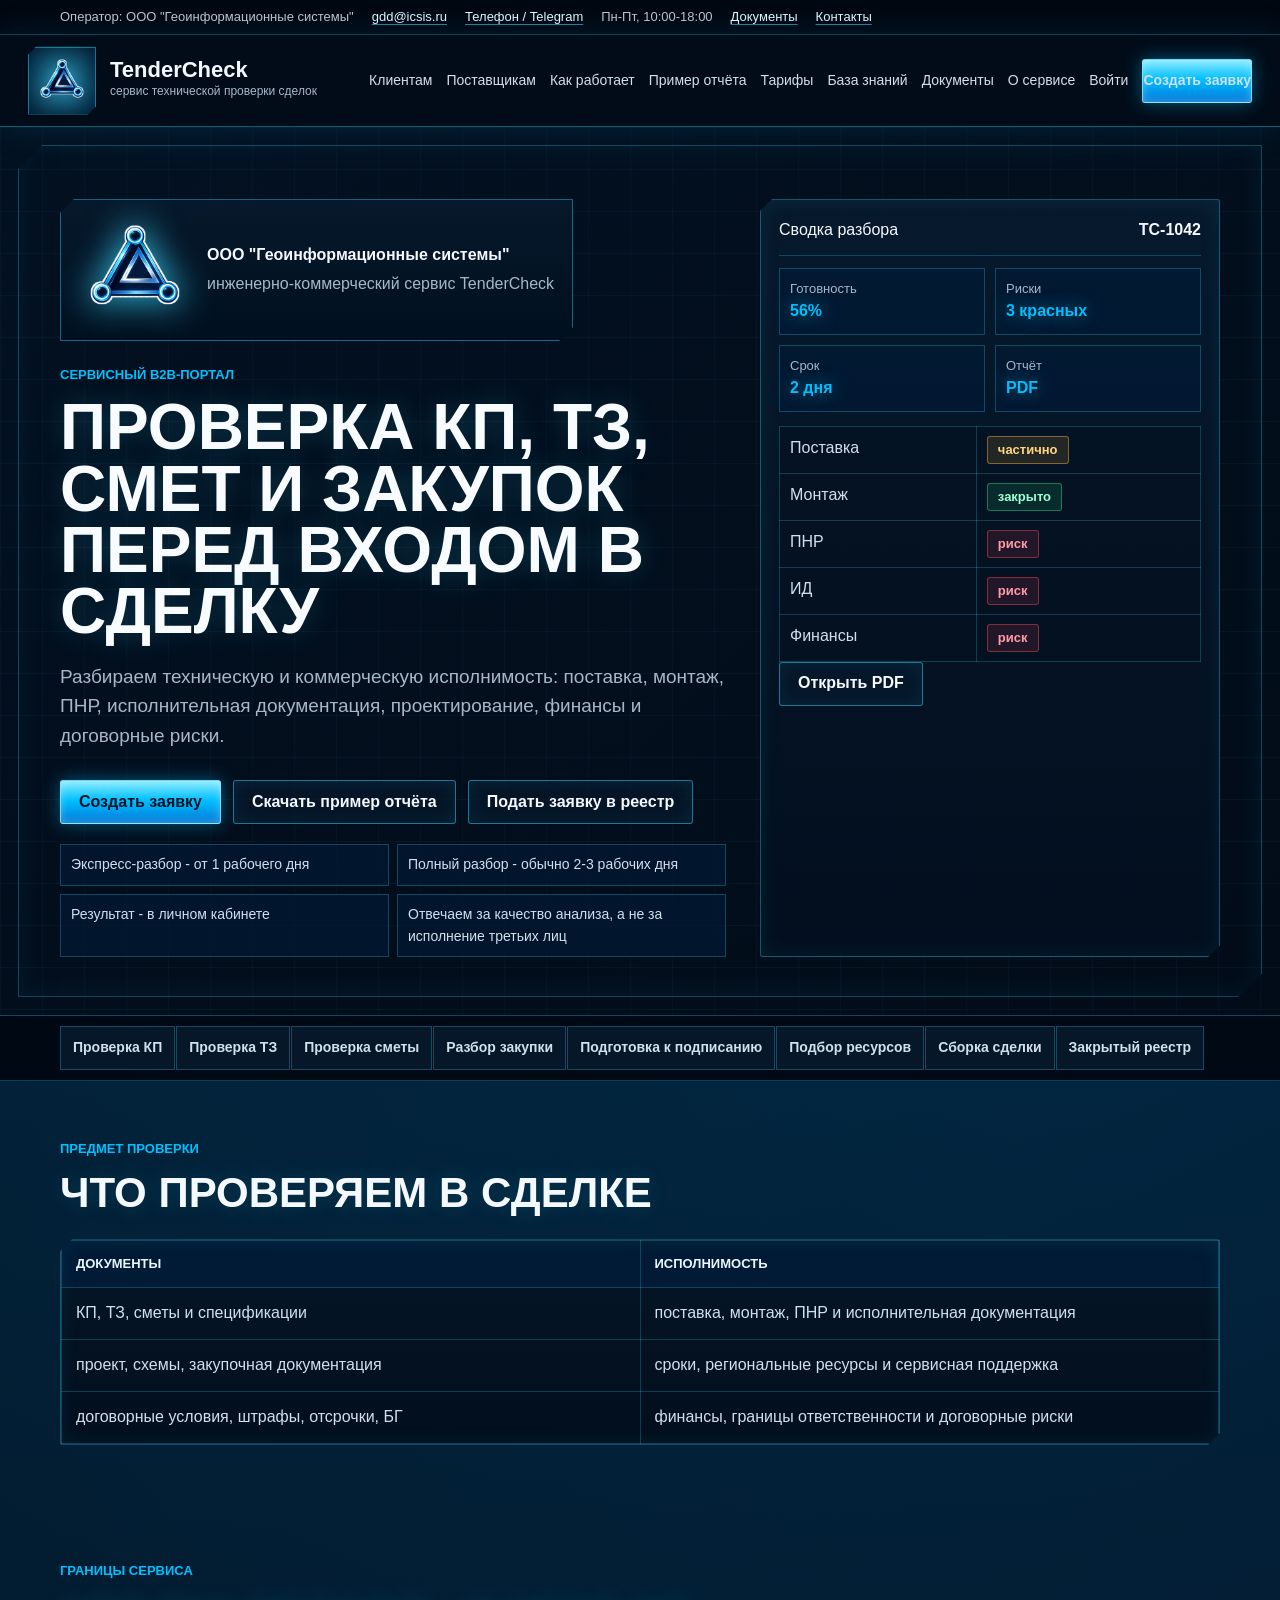
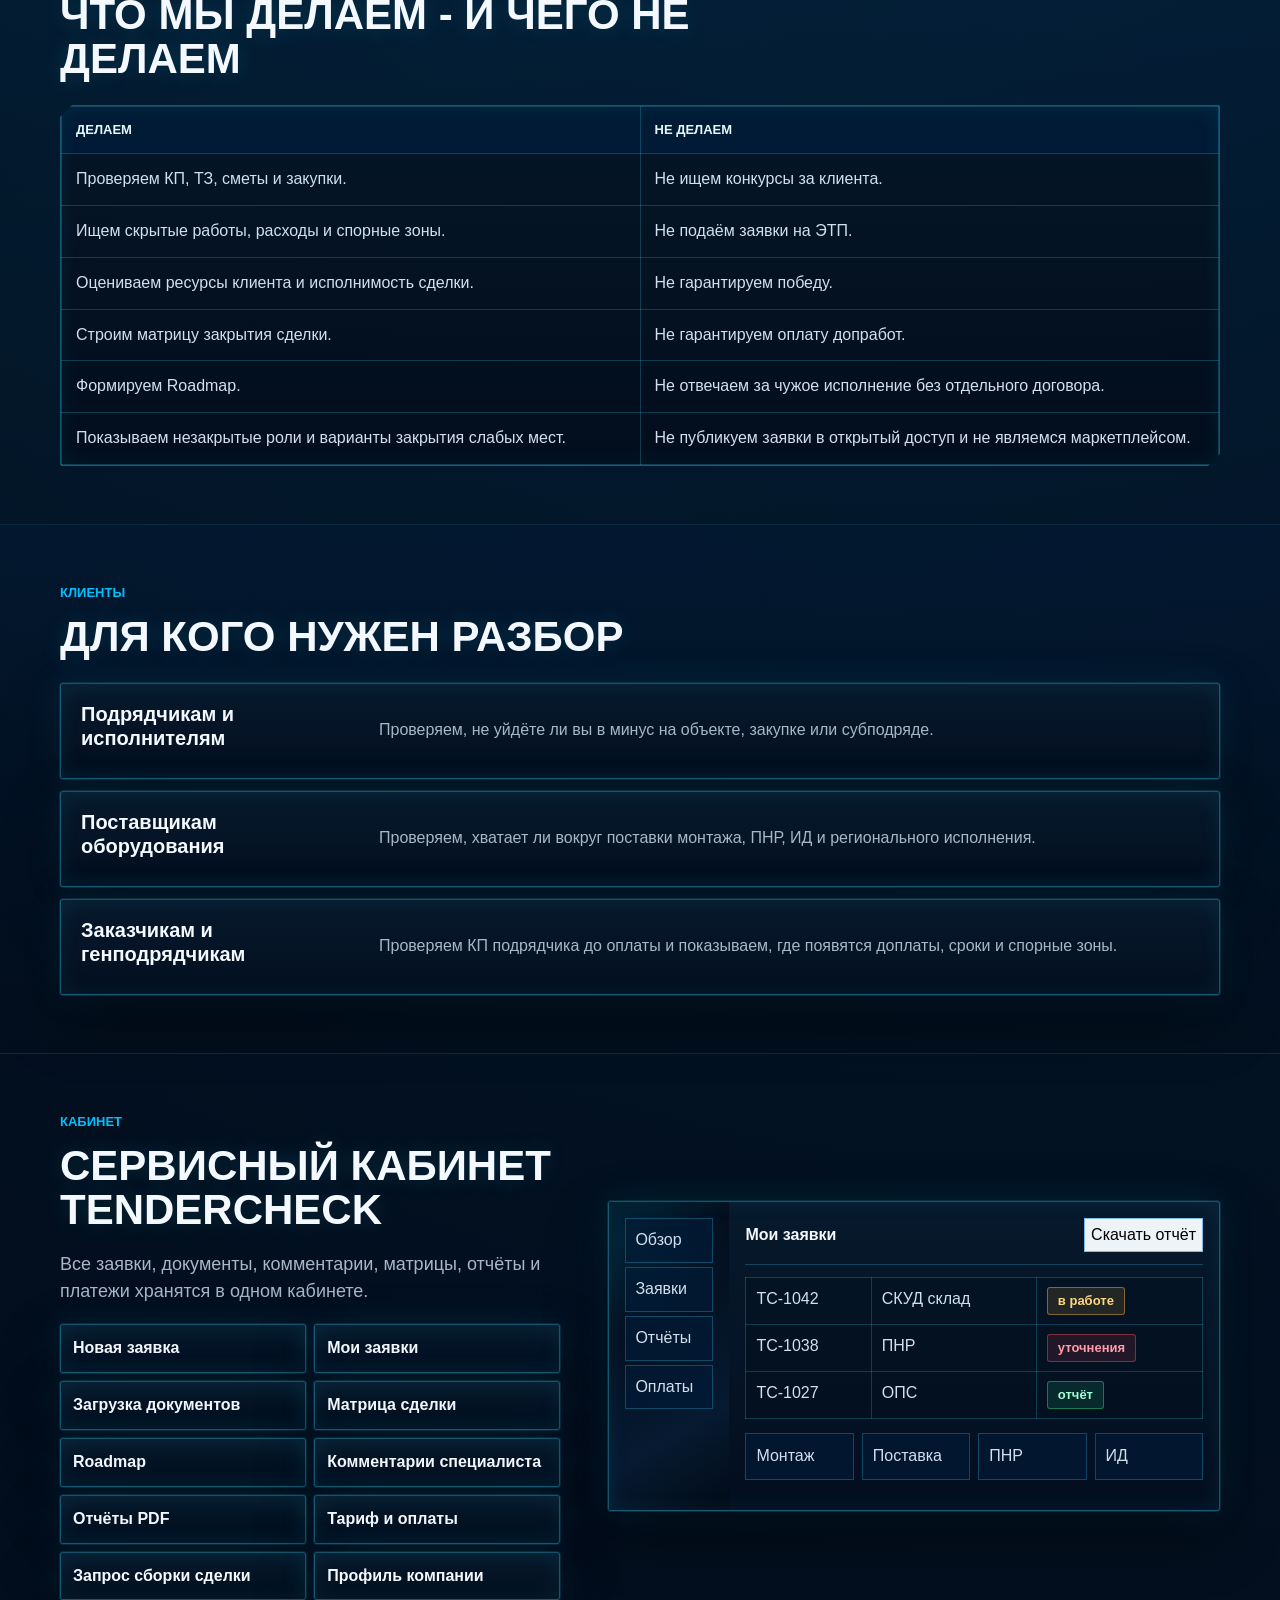
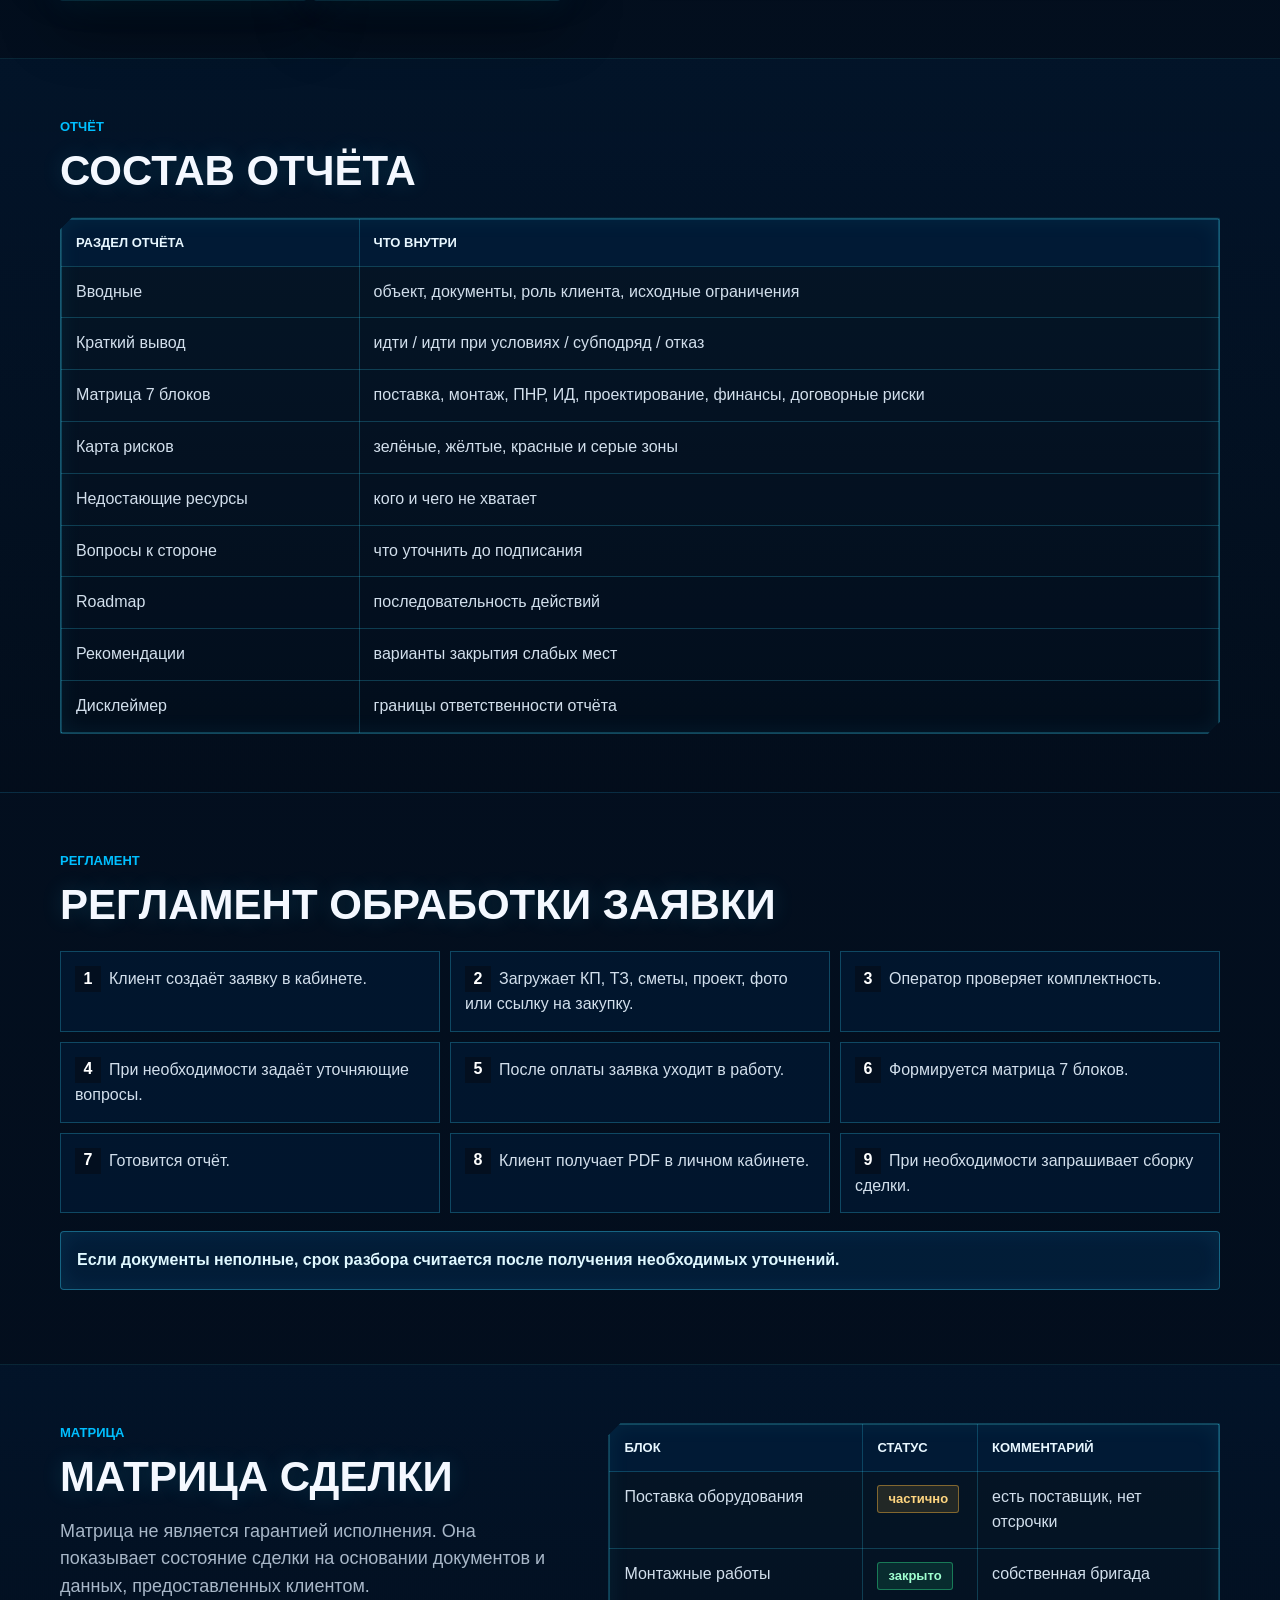
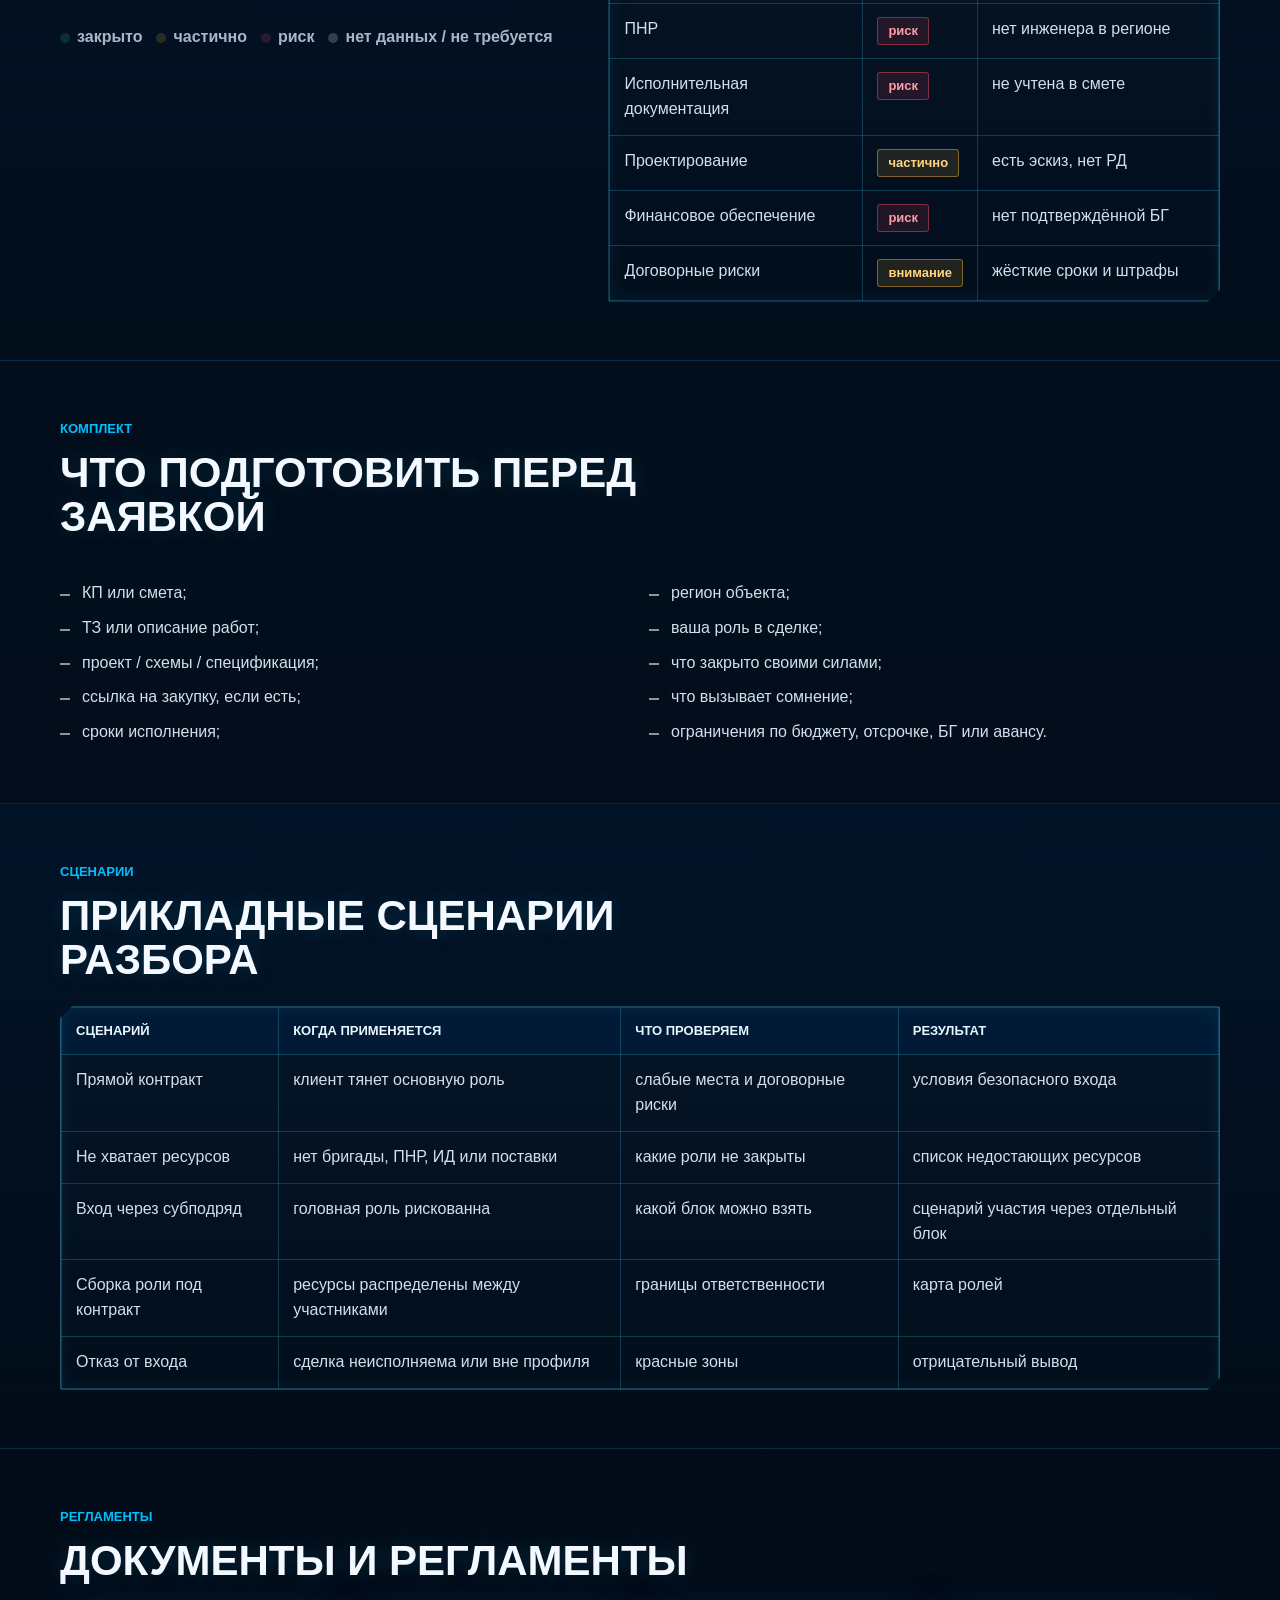
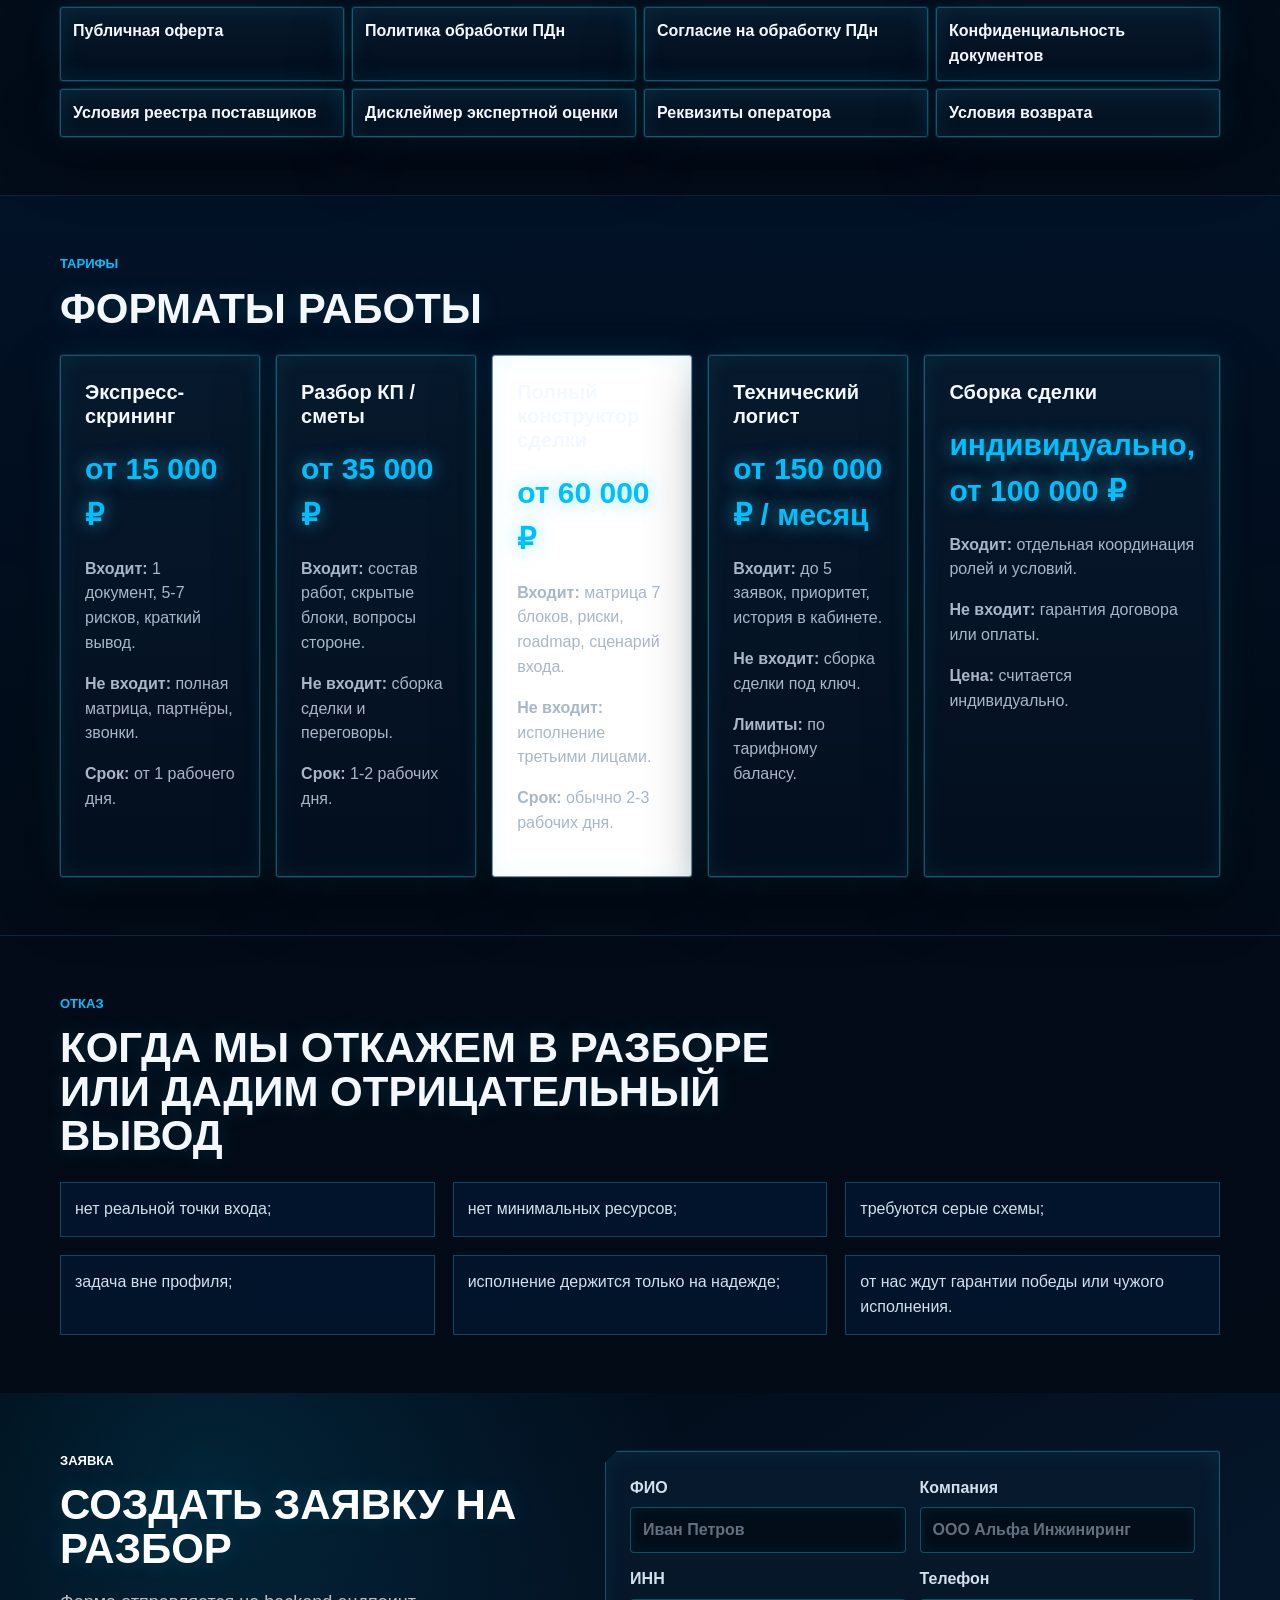
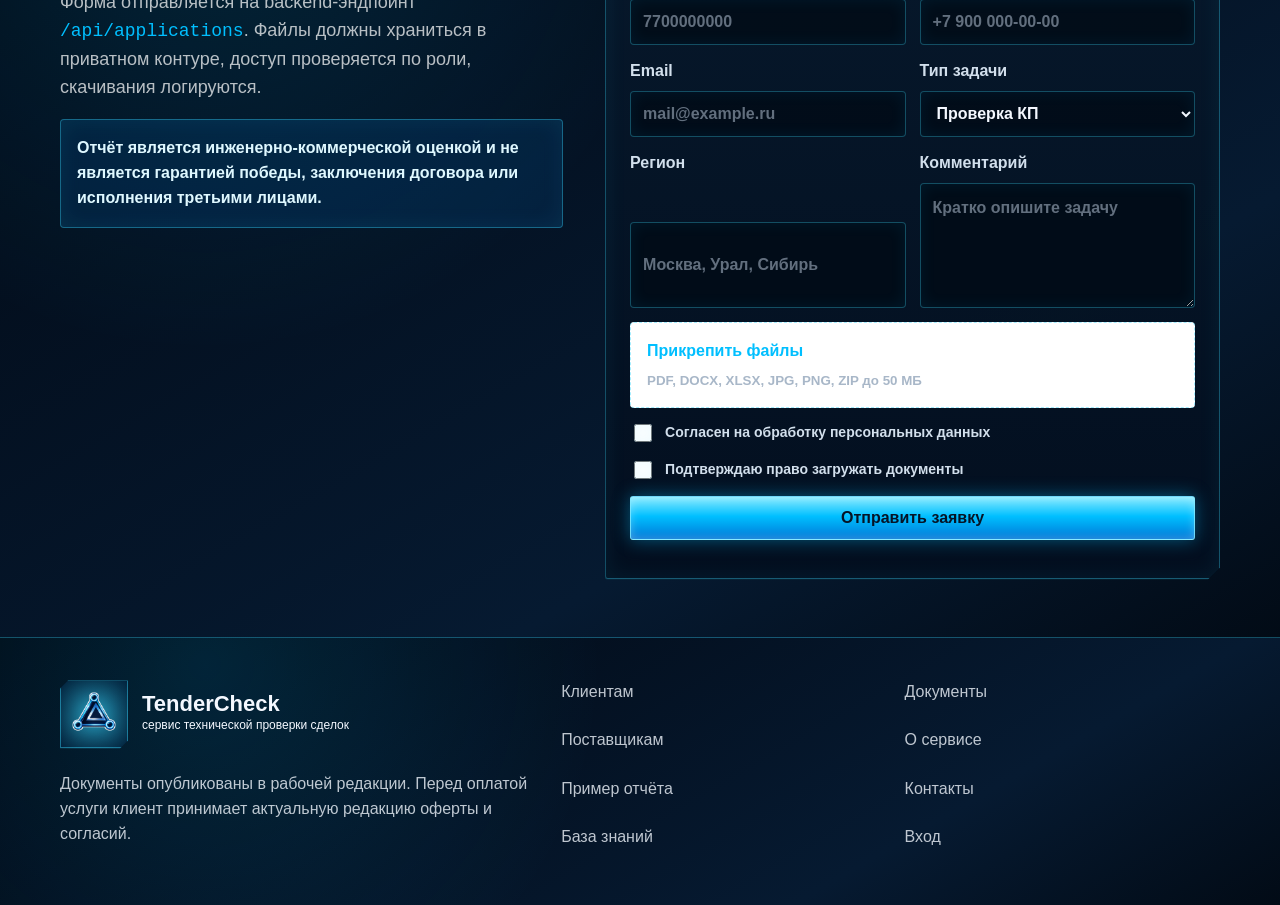
==== commit c2a13350: "Add files via upload" ====
--- a/index.html
+++ b/index.html
@@ -1,4 +1,4 @@
-<!doctype html>
+﻿<!doctype html>
 <html lang="ru">
 <head>
   <meta charset="utf-8">
@@ -21,7 +21,7 @@
     </div>
     <div class="site-header">
       <a class="brand" href="index.html" aria-label="TenderCheck">
-        <img src="assets/img/logo.png" alt="">
+        <img src="assets/img/logo-clean.png" alt="">
         <span><strong>TenderCheck</strong><small>сервис технической проверки сделок</small></span>
       </a>
       <a class="mobile-quick-cta" href="#upload">Заявка</a>
@@ -45,6 +45,13 @@
     <section class="portal-hero">
       <div class="container portal-hero-grid">
         <div class="portal-hero-copy">
+          <div class="hero-brand-panel">
+            <img src="assets/img/logo-clean.png" alt="">
+            <div>
+              <strong>ООО "Геоинформационные системы"</strong>
+              <span>инженерно-коммерческий сервис TenderCheck</span>
+            </div>
+          </div>
           <p class="eyebrow">Сервисный B2B-портал</p>
           <h1>Проверка КП, ТЗ, смет и закупок перед входом в сделку</h1>
           <p class="lead">Разбираем техническую и коммерческую исполнимость: поставка, монтаж, ПНР, исполнительная документация, проектирование, финансы и договорные риски.</p>
@@ -97,6 +104,22 @@
         <a href="suppliers.html">Закрытый реестр</a>
       </div>
     </nav>
+
+    <section class="section" id="check">
+      <div class="container">
+        <div class="section-heading"><p class="eyebrow">Предмет проверки</p><h2>Что проверяем в сделке</h2></div>
+        <div class="service-table-wrap">
+          <table class="service-table two-side-table">
+            <thead><tr><th>Документы</th><th>Исполнимость</th></tr></thead>
+            <tbody>
+              <tr><td>КП, ТЗ, сметы и спецификации</td><td>поставка, монтаж, ПНР и исполнительная документация</td></tr>
+              <tr><td>проект, схемы, закупочная документация</td><td>сроки, региональные ресурсы и сервисная поддержка</td></tr>
+              <tr><td>договорные условия, штрафы, отсрочки, БГ</td><td>финансы, границы ответственности и договорные риски</td></tr>
+            </tbody>
+          </table>
+        </div>
+      </div>
+    </section>
 
     <section class="section" id="scope">
       <div class="container">
@@ -336,7 +359,7 @@
 
   <footer class="site-footer portal-footer">
     <div class="container footer-grid">
-      <div><a class="brand footer-brand" href="index.html"><img src="assets/img/logo.png" alt=""><span><strong>TenderCheck</strong><small>сервис технической проверки сделок</small></span></a><p>Документы опубликованы в рабочей редакции. Перед оплатой услуги клиент принимает актуальную редакцию оферты и согласий.</p></div>
+      <div><a class="brand footer-brand" href="index.html"><img src="assets/img/logo-clean.png" alt=""><span><strong>TenderCheck</strong><small>сервис технической проверки сделок</small></span></a><p>Документы опубликованы в рабочей редакции. Перед оплатой услуги клиент принимает актуальную редакцию оферты и согласий.</p></div>
       <nav><a href="clients.html">Клиентам</a><a href="suppliers.html">Поставщикам</a><a href="report.html">Пример отчёта</a><a href="knowledge.html">База знаний</a></nav>
       <nav><a href="legal.html">Документы</a><a href="about.html">О сервисе</a><a href="contacts.html">Контакты</a><a href="login.html">Вход</a></nav>
     </div>
--- a/assets/css/styles.css
+++ b/assets/css/styles.css
@@ -2277,3 +2277,665 @@
     border-bottom: 0;
   }
 }
+
+/* Final GIS corporate engineering portal layer. */
+:root {
+  --ink: #f4f8ff;
+  --graphite: #d2dfec;
+  --muted: #a8b7c8;
+  --line: rgba(0, 120, 215, 0.46);
+  --paper: #020b16;
+  --soft: #061426;
+  --navy: #030f1f;
+  --blue: #0078d7;
+  --cyan: #00bfff;
+  --glow: #38d8ff;
+  --panel: #071a2d;
+  --deep: #001b38;
+  --steel: #5d6f82;
+  --green: #2fe08a;
+  --yellow: #ffb83d;
+  --red: #ff4d5e;
+  --shadow: 0 0 0 1px rgba(56, 216, 255, .12), 0 24px 60px rgba(0, 0, 0, .44), 0 0 36px rgba(0, 191, 255, .12);
+  --radius: 4px;
+}
+
+html { background: var(--paper); }
+
+body,
+.portal-body,
+.auth-body,
+.app-body {
+  color: var(--ink);
+  font-family: Inter, "Segoe UI", Arial, sans-serif;
+  background:
+    radial-gradient(circle at 15% -10%, rgba(0, 191, 255, .18), transparent 34%),
+    radial-gradient(circle at 88% 8%, rgba(0, 120, 215, .16), transparent 30%),
+    linear-gradient(180deg, #020b16 0%, #030f1f 42%, #020914 100%);
+}
+
+body::before {
+  content: "";
+  display: block;
+  position: fixed;
+  inset: 0;
+  z-index: -1;
+  pointer-events: none;
+  background:
+    linear-gradient(rgba(56, 216, 255, .055) 1px, transparent 1px),
+    linear-gradient(90deg, rgba(56, 216, 255, .045) 1px, transparent 1px),
+    linear-gradient(135deg, transparent 0 47%, rgba(0, 120, 215, .12) 48% 49%, transparent 50%);
+  background-size: 54px 54px, 54px 54px, 320px 320px;
+  mask-image: linear-gradient(180deg, rgba(0,0,0,.9), rgba(0,0,0,.45) 58%, transparent 100%);
+}
+
+h1,
+h2,
+h3,
+.brand strong,
+.eyebrow {
+  font-family: "Roboto Condensed", "Oswald", "Arial Narrow", Arial, sans-serif;
+}
+
+h1,
+h2,
+h3,
+.portal-hero h1,
+.page-hero h1,
+.app-topbar h1,
+.auth-form h1,
+.brand strong,
+.brand small,
+.main-nav,
+.main-nav a {
+  color: var(--ink);
+}
+
+h1,
+h2 {
+  letter-spacing: .015em;
+  text-transform: uppercase;
+}
+
+h2 {
+  text-shadow: 0 0 22px rgba(56, 216, 255, .16);
+}
+
+.service-bar {
+  background: #010711;
+  border-bottom: 1px solid rgba(56, 216, 255, .24);
+  color: rgba(244, 248, 255, .78);
+}
+
+.service-bar a {
+  color: #dff8ff;
+  text-decoration-color: rgba(56, 216, 255, .58);
+}
+
+.site-header,
+.portal-header .site-header {
+  min-height: 92px;
+  background: rgba(2, 11, 22, .94);
+  border-bottom: 1px solid rgba(56, 216, 255, .38);
+  box-shadow: 0 0 34px rgba(0, 191, 255, .13);
+  backdrop-filter: blur(16px);
+}
+
+.brand {
+  gap: 14px;
+}
+
+.brand img {
+  width: 68px;
+  height: 68px;
+  padding: 6px;
+  object-fit: contain;
+  background: radial-gradient(circle, rgba(56,216,255,.18), rgba(0,27,56,.72));
+  border: 1px solid rgba(56, 216, 255, .44);
+  clip-path: polygon(8px 0, 100% 0, 100% calc(100% - 8px), calc(100% - 8px) 100%, 0 100%, 0 8px);
+  filter: drop-shadow(0 0 14px rgba(56, 216, 255, .9));
+}
+
+.brand strong {
+  font-size: 22px;
+  line-height: .95;
+  letter-spacing: .02em;
+}
+
+.brand small {
+  color: var(--muted);
+  font-size: 12px;
+}
+
+.main-nav {
+  gap: 14px;
+}
+
+.main-nav a {
+  position: relative;
+  padding: 8px 0;
+  color: var(--graphite);
+}
+
+.main-nav a:hover {
+  color: var(--cyan);
+  text-shadow: 0 0 12px rgba(56, 216, 255, .8);
+}
+
+.main-nav a:not(.nav-cta)::after {
+  content: "";
+  position: absolute;
+  left: 0;
+  right: 0;
+  bottom: 0;
+  height: 1px;
+  transform: scaleX(0);
+  transform-origin: left;
+  background: var(--cyan);
+  box-shadow: 0 0 10px rgba(56, 216, 255, .9);
+  transition: transform .18s ease;
+}
+
+.main-nav a:hover::after {
+  transform: scaleX(1);
+}
+
+.button,
+.nav-cta,
+.mobile-quick-cta {
+  border-radius: 3px;
+  text-transform: none;
+}
+
+.nav-cta,
+.button.primary,
+.mobile-quick-cta {
+  color: #061426;
+  background: linear-gradient(180deg, #88ebff 0%, #00bfff 46%, #0078d7 100%);
+  border-color: rgba(136, 235, 255, .82);
+  box-shadow: 0 0 18px rgba(0, 191, 255, .42), inset 0 0 10px rgba(255, 255, 255, .28);
+}
+
+.button.secondary {
+  color: var(--ink);
+  background: rgba(7, 26, 45, .72);
+  border-color: rgba(56, 216, 255, .5);
+  box-shadow: inset 0 0 18px rgba(56, 216, 255, .08);
+}
+
+.portal-hero,
+.page-hero,
+.portal-page-hero {
+  position: relative;
+  background:
+    linear-gradient(135deg, rgba(3, 15, 31, .96), rgba(2, 11, 22, .96)),
+    radial-gradient(circle at 18% 10%, rgba(0, 191, 255, .16), transparent 34%);
+  border-bottom: 1px solid rgba(56, 216, 255, .28);
+  overflow: hidden;
+}
+
+.portal-hero::before,
+.page-hero::before {
+  content: "";
+  position: absolute;
+  inset: 18px;
+  pointer-events: none;
+  border: 1px solid rgba(56, 216, 255, .28);
+  clip-path: polygon(24px 0, 100% 0, 100% calc(100% - 24px), calc(100% - 24px) 100%, 0 100%, 0 24px);
+  box-shadow: inset 0 0 28px rgba(0, 191, 255, .08);
+}
+
+.portal-hero::after,
+.page-hero::after {
+  content: "";
+  position: absolute;
+  inset: 0;
+  pointer-events: none;
+  background:
+    linear-gradient(rgba(56, 216, 255, .06) 1px, transparent 1px),
+    linear-gradient(90deg, rgba(56, 216, 255, .045) 1px, transparent 1px);
+  background-size: 42px 42px;
+  opacity: .8;
+}
+
+.portal-hero > .container,
+.page-hero > .container {
+  position: relative;
+  z-index: 1;
+}
+
+.portal-hero {
+  padding: 72px 0 58px;
+}
+
+.portal-hero-grid {
+  grid-template-columns: minmax(0, 1fr) minmax(360px, 460px);
+  align-items: stretch;
+}
+
+.hero-brand-panel {
+  display: inline-flex;
+  align-items: center;
+  gap: 16px;
+  margin-bottom: 24px;
+  padding: 14px 18px;
+  background: linear-gradient(180deg, rgba(7, 26, 45, .86), rgba(1, 15, 31, .9));
+  border: 1px solid rgba(56, 216, 255, .42);
+  clip-path: polygon(14px 0, 100% 0, 100% calc(100% - 14px), calc(100% - 14px) 100%, 0 100%, 0 14px);
+  box-shadow: var(--shadow);
+}
+
+.hero-brand-panel img {
+  width: 112px;
+  height: 112px;
+  object-fit: contain;
+  filter: drop-shadow(0 0 18px rgba(56, 216, 255, .9));
+}
+
+.hero-brand-panel strong,
+.hero-brand-panel span {
+  display: block;
+}
+
+.hero-brand-panel strong {
+  color: #f4f8ff;
+  font-weight: 800;
+}
+
+.hero-brand-panel span {
+  color: var(--muted);
+  margin-top: 4px;
+}
+
+.portal-hero h1 {
+  color: #f8fbff;
+  font-size: clamp(42px, 5.2vw, 78px);
+  line-height: .96;
+  text-shadow: 0 0 28px rgba(56, 216, 255, .22);
+}
+
+.portal-hero .lead,
+.page-hero .lead,
+.section-copy,
+.service-list p,
+.feature-card p,
+.price-card p,
+.case-card p,
+.app-panel p,
+.legal-content p,
+.timeline p,
+.deliverable-list p,
+.file-input small {
+  color: var(--muted);
+}
+
+.eyebrow,
+.hero .eyebrow,
+.main-nav a.active {
+  color: var(--cyan);
+  letter-spacing: .08em;
+  text-transform: uppercase;
+}
+
+.summary-panel,
+.interface-preview,
+.service-table-wrap,
+.portal-tile-grid span,
+.portal-tile-grid a,
+.service-list article,
+.artifact-grid article,
+.faq-grid article,
+.wizard-step,
+.feature-card,
+.price-card,
+.app-panel,
+.metric-grid article,
+.case-card,
+.upload-form,
+.auth-panel,
+.legal-nav,
+.legal-content article,
+.panel.light,
+.timeline article,
+.accordion-item,
+.matrix-table-wrap {
+  position: relative;
+  color: var(--ink);
+  background: linear-gradient(180deg, rgba(7, 26, 45, .96), rgba(3, 15, 31, .97));
+  border: 1px solid rgba(56, 216, 255, .34);
+  border-radius: 3px;
+  box-shadow: var(--shadow);
+}
+
+.summary-panel,
+.service-table-wrap,
+.upload-form,
+.auth-panel,
+.app-panel {
+  clip-path: polygon(12px 0, 100% 0, 100% calc(100% - 12px), calc(100% - 12px) 100%, 0 100%, 0 12px);
+}
+
+.summary-panel::before,
+.interface-preview::before,
+.service-table-wrap::before,
+.portal-tile-grid span::before,
+.portal-tile-grid a::before,
+.service-list article::before,
+.feature-card::before,
+.price-card::before,
+.upload-form::before,
+.auth-panel::before,
+.app-panel::before,
+.legal-content article::before {
+  content: "";
+  display: block;
+  position: absolute;
+  inset: 0;
+  pointer-events: none;
+  border-radius: inherit;
+  box-shadow: inset 0 0 22px rgba(56, 216, 255, .08);
+}
+
+.summary-head,
+.preview-toolbar {
+  border-bottom-color: rgba(56, 216, 255, .24);
+}
+
+.summary-metrics div,
+.preview-sidebar span,
+.service-marks span,
+.mini-matrix-list span,
+.regulation-list li,
+.refusal-grid li {
+  color: var(--graphite);
+  background: rgba(1, 27, 56, .62);
+  border: 1px solid rgba(56, 216, 255, .26);
+}
+
+.summary-metrics strong,
+.metric-grid strong,
+.price-card strong,
+.readiness strong,
+.card-index {
+  color: var(--cyan);
+  text-shadow: 0 0 18px rgba(56, 216, 255, .55);
+}
+
+.direction-strip {
+  background: rgba(1, 7, 17, .92);
+  border-bottom: 1px solid rgba(56, 216, 255, .26);
+}
+
+.direction-strip a {
+  color: var(--graphite);
+  background: rgba(7, 26, 45, .86);
+  border-color: rgba(56, 216, 255, .28);
+}
+
+.direction-strip a:hover,
+.portal-tile-grid a:hover {
+  color: var(--cyan);
+  border-color: rgba(56, 216, 255, .64);
+  box-shadow: 0 0 18px rgba(56, 216, 255, .14);
+}
+
+.section {
+  background: transparent;
+}
+
+.section.muted {
+  background: linear-gradient(180deg, rgba(1, 27, 56, .42), rgba(2, 11, 22, .4));
+  border-top: 1px solid rgba(56, 216, 255, .12);
+  border-bottom: 1px solid rgba(56, 216, 255, .12);
+}
+
+.service-table {
+  color: var(--graphite);
+  background: transparent;
+}
+
+.service-table th,
+.service-table td {
+  border-color: rgba(56, 216, 255, .22);
+}
+
+.service-table th {
+  color: #e8f7ff;
+  background: rgba(0, 27, 56, .82);
+}
+
+.service-table td {
+  background: rgba(2, 11, 22, .28);
+}
+
+.preview-sidebar,
+.panel.dark,
+.upload-section,
+.portal-upload,
+.site-footer,
+.app-sidebar {
+  background:
+    radial-gradient(circle at 16% 10%, rgba(0, 191, 255, .14), transparent 36%),
+    linear-gradient(150deg, #010711, #061a31 72%, #020b16);
+  color: #f4f8ff;
+  border-color: rgba(56, 216, 255, .28);
+}
+
+.site-footer {
+  border-top: 1px solid rgba(56, 216, 255, .32);
+}
+
+.site-footer,
+.site-footer p,
+.site-footer a {
+  color: rgba(244, 248, 255, .78);
+}
+
+.site-footer .brand strong,
+.site-footer .brand small {
+  color: #f4f8ff;
+}
+
+.status.green {
+  color: #9fffd0;
+  background: rgba(47, 224, 138, .12);
+  border-color: rgba(47, 224, 138, .44);
+}
+
+.status.yellow {
+  color: #ffd680;
+  background: rgba(255, 184, 61, .12);
+  border-color: rgba(255, 184, 61, .44);
+}
+
+.status.red {
+  color: #ff9ca7;
+  background: rgba(255, 77, 94, .12);
+  border-color: rgba(255, 77, 94, .44);
+}
+
+.green { background: rgba(47, 224, 138, .16); }
+.yellow { background: rgba(255, 184, 61, .16); }
+.red { background: rgba(255, 77, 94, .16); }
+.gray { background: rgba(124, 135, 148, .4); }
+
+.dash-list li,
+.check-list li,
+.price-card ul,
+.roadmap,
+.upload-form label,
+.auth-form label,
+.legal-nav a,
+.proof-row span {
+  color: var(--graphite);
+}
+
+.check-list li::before {
+  background: var(--cyan);
+  box-shadow: 0 0 12px rgba(56, 216, 255, .9);
+}
+
+input,
+select,
+textarea {
+  color: var(--ink);
+  background: rgba(2, 11, 22, .82);
+  border-color: rgba(56, 216, 255, .32);
+  box-shadow: inset 0 0 16px rgba(0, 191, 255, .08);
+}
+
+input::placeholder,
+textarea::placeholder {
+  color: rgba(168, 183, 200, .58);
+}
+
+.upload-section input,
+.upload-section select,
+.upload-section textarea {
+  color: var(--ink);
+  background: rgba(2, 11, 22, .82);
+}
+
+.file-input {
+  background: rgba(2, 11, 22, .52);
+  border-color: rgba(56, 216, 255, .46);
+}
+
+.file-input span,
+code {
+  color: var(--cyan);
+}
+
+.disclaimer,
+.note-box {
+  color: #dff8ff;
+  background: rgba(0, 120, 215, .14);
+  border: 1px solid rgba(56, 216, 255, .38);
+  box-shadow: inset 0 0 22px rgba(56, 216, 255, .08);
+}
+
+.auth-tabs {
+  background: rgba(1, 7, 17, .92);
+  border: 1px solid rgba(56, 216, 255, .26);
+}
+
+.auth-tabs button {
+  color: var(--muted);
+}
+
+.auth-tabs button.active,
+.app-sidebar nav a.active,
+.app-sidebar nav a:hover,
+.app-nav a.active,
+.filter-row button.active {
+  color: #061426;
+  background: linear-gradient(180deg, #88ebff, #00bfff);
+  box-shadow: 0 0 18px rgba(0, 191, 255, .25);
+}
+
+.legal-warning {
+  border-color: rgba(255, 77, 94, .48) !important;
+  background: linear-gradient(180deg, rgba(70, 18, 32, .9), rgba(24, 8, 18, .95)) !important;
+}
+
+@media (max-width: 1040px) {
+  .site-header,
+  .portal-header .site-header {
+    min-height: 76px;
+  }
+
+  .brand img {
+    width: 52px;
+    height: 52px;
+  }
+
+  .main-nav {
+    background: rgba(2, 11, 22, .98);
+    border-color: rgba(56, 216, 255, .38);
+  }
+}
+
+@media (max-width: 767px) {
+  .brand img {
+    width: 46px;
+    height: 46px;
+  }
+
+  .portal-hero {
+    padding: 34px 0 30px;
+  }
+
+  .portal-hero-grid,
+  .service-marks {
+    grid-template-columns: 1fr;
+  }
+
+  .portal-hero h1 {
+    font-size: 34px;
+  }
+
+  .hero-brand-panel {
+    display: grid;
+    grid-template-columns: 86px 1fr;
+    padding: 12px;
+  }
+
+  .hero-brand-panel img {
+    width: 86px;
+    height: 86px;
+  }
+
+  .summary-panel {
+    display: none;
+  }
+
+  .direction-strip-inner {
+    flex-wrap: nowrap;
+    overflow-x: auto;
+    padding-bottom: 14px;
+  }
+
+  .direction-strip a {
+    flex: 0 0 auto;
+  }
+
+  .portal-body .service-table tr,
+  .mobile-card-table tr {
+    background: rgba(7, 26, 45, .92);
+    border-color: rgba(56, 216, 255, .28);
+  }
+}
+
+/* Typography lock: predictable sizes across viewports. */
+h1,
+h2,
+h3,
+.eyebrow,
+.brand strong,
+.portal-hero h1,
+.page-hero h1,
+.hero-content h1 {
+  letter-spacing: 0;
+}
+
+.portal-hero h1,
+.page-hero h1,
+.hero-content h1 {
+  font-size: 64px;
+}
+
+h2 {
+  font-size: 42px;
+}
+
+@media (max-width: 767px) {
+  .portal-hero h1,
+  .page-hero h1,
+  .hero-content h1 {
+    font-size: 36px;
+  }
+
+  h2 {
+    font-size: 30px;
+  }
+}
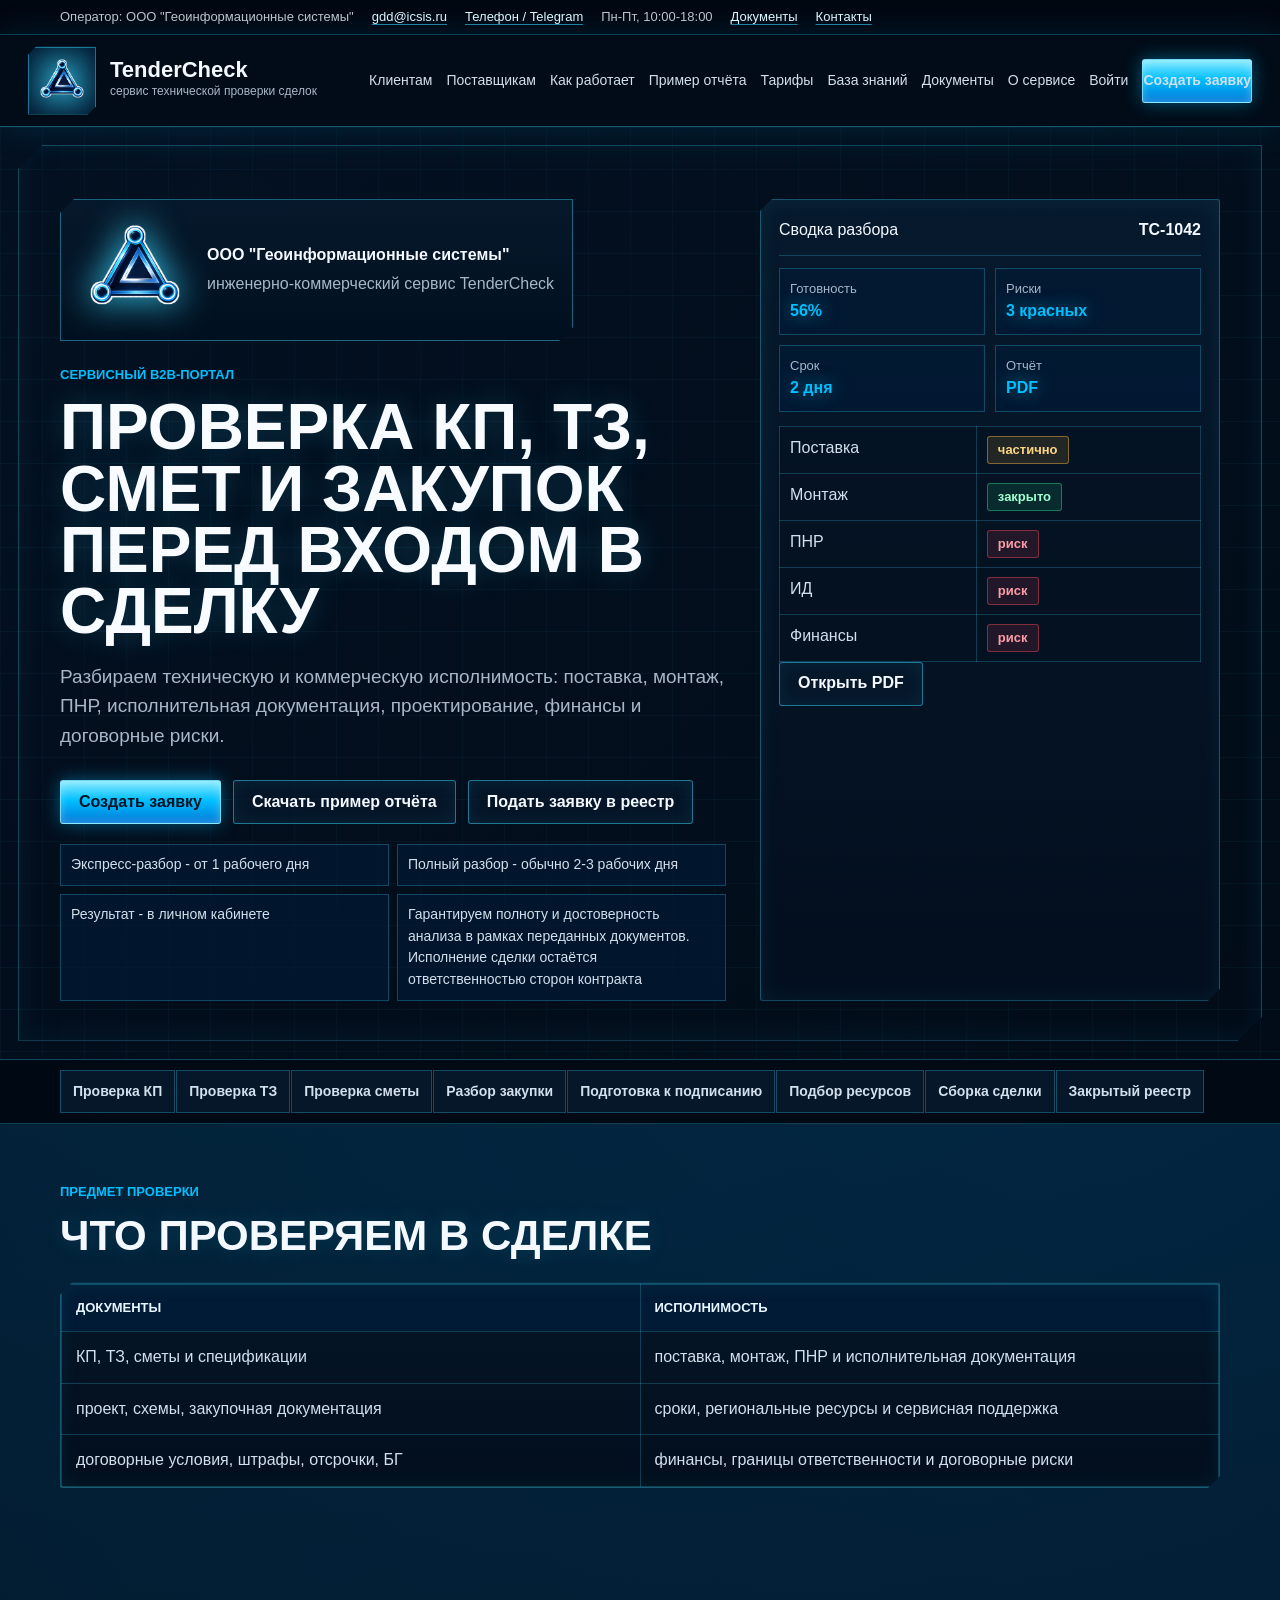
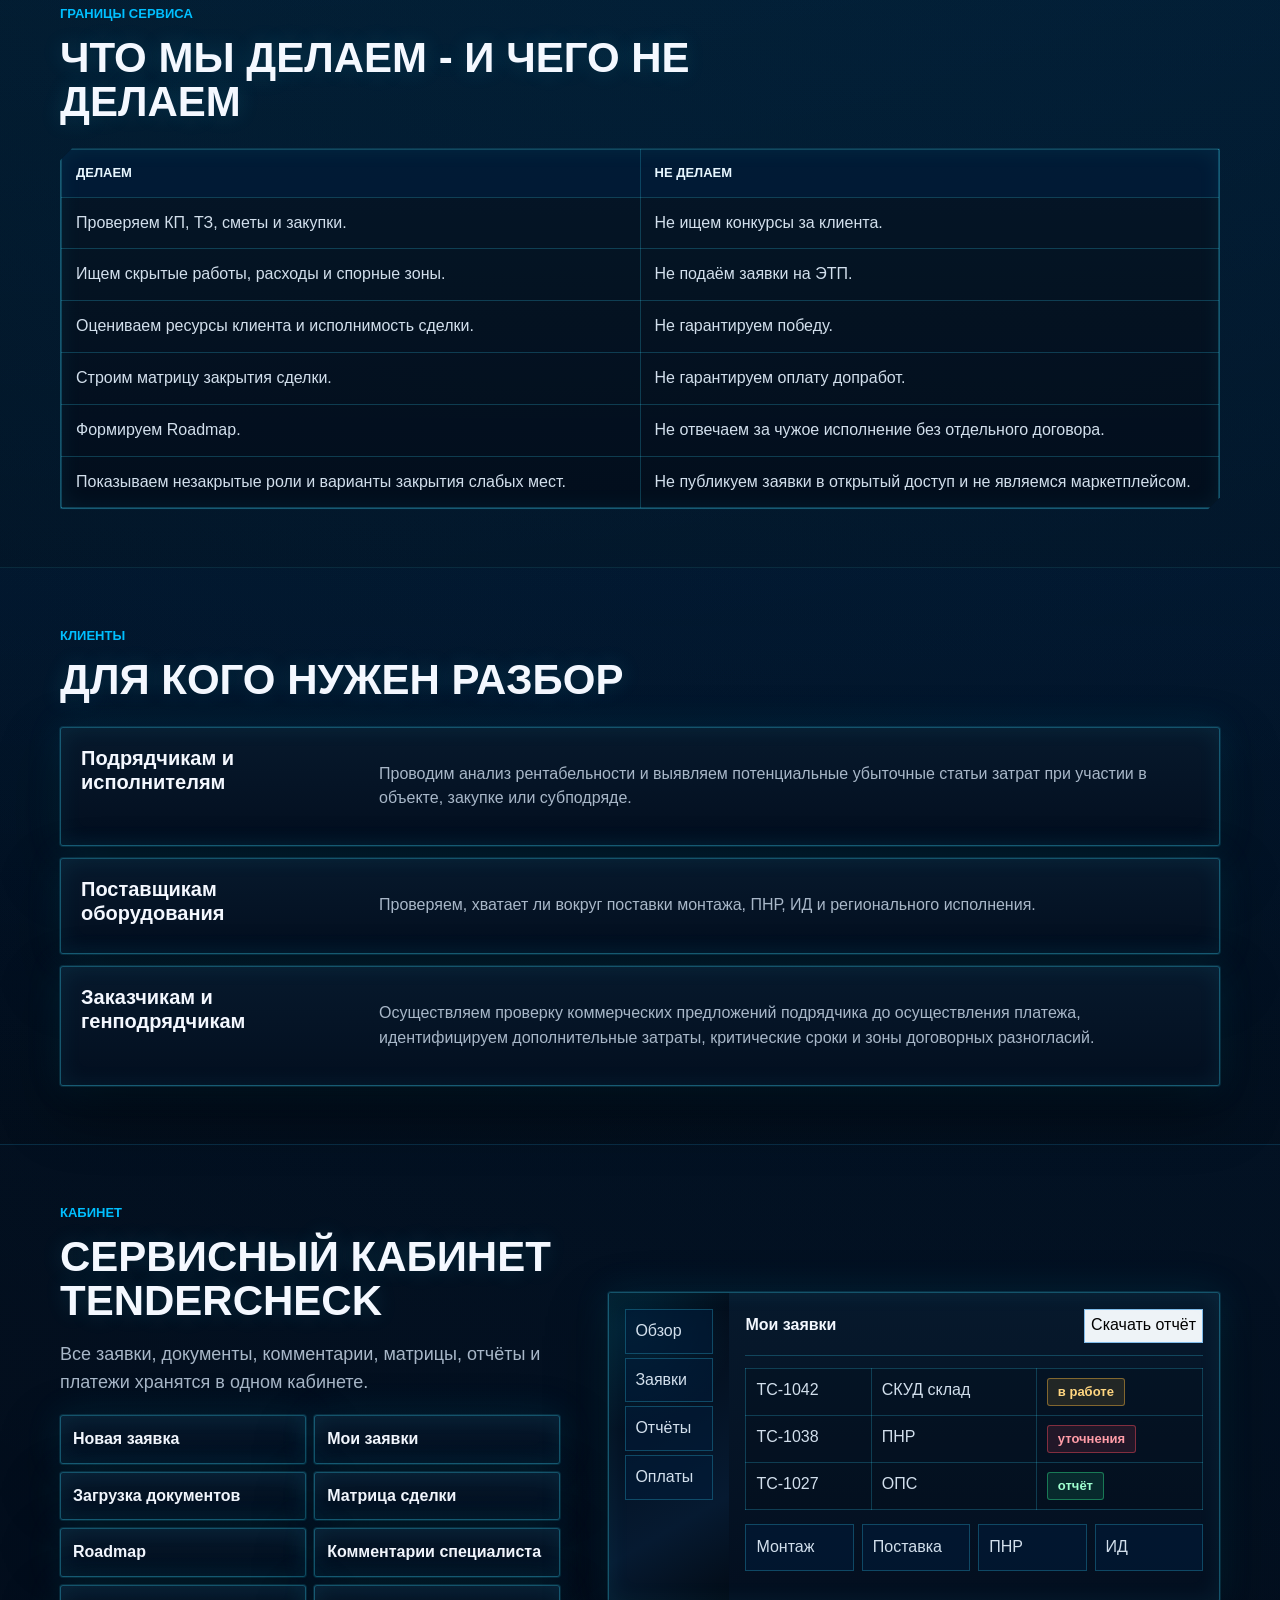
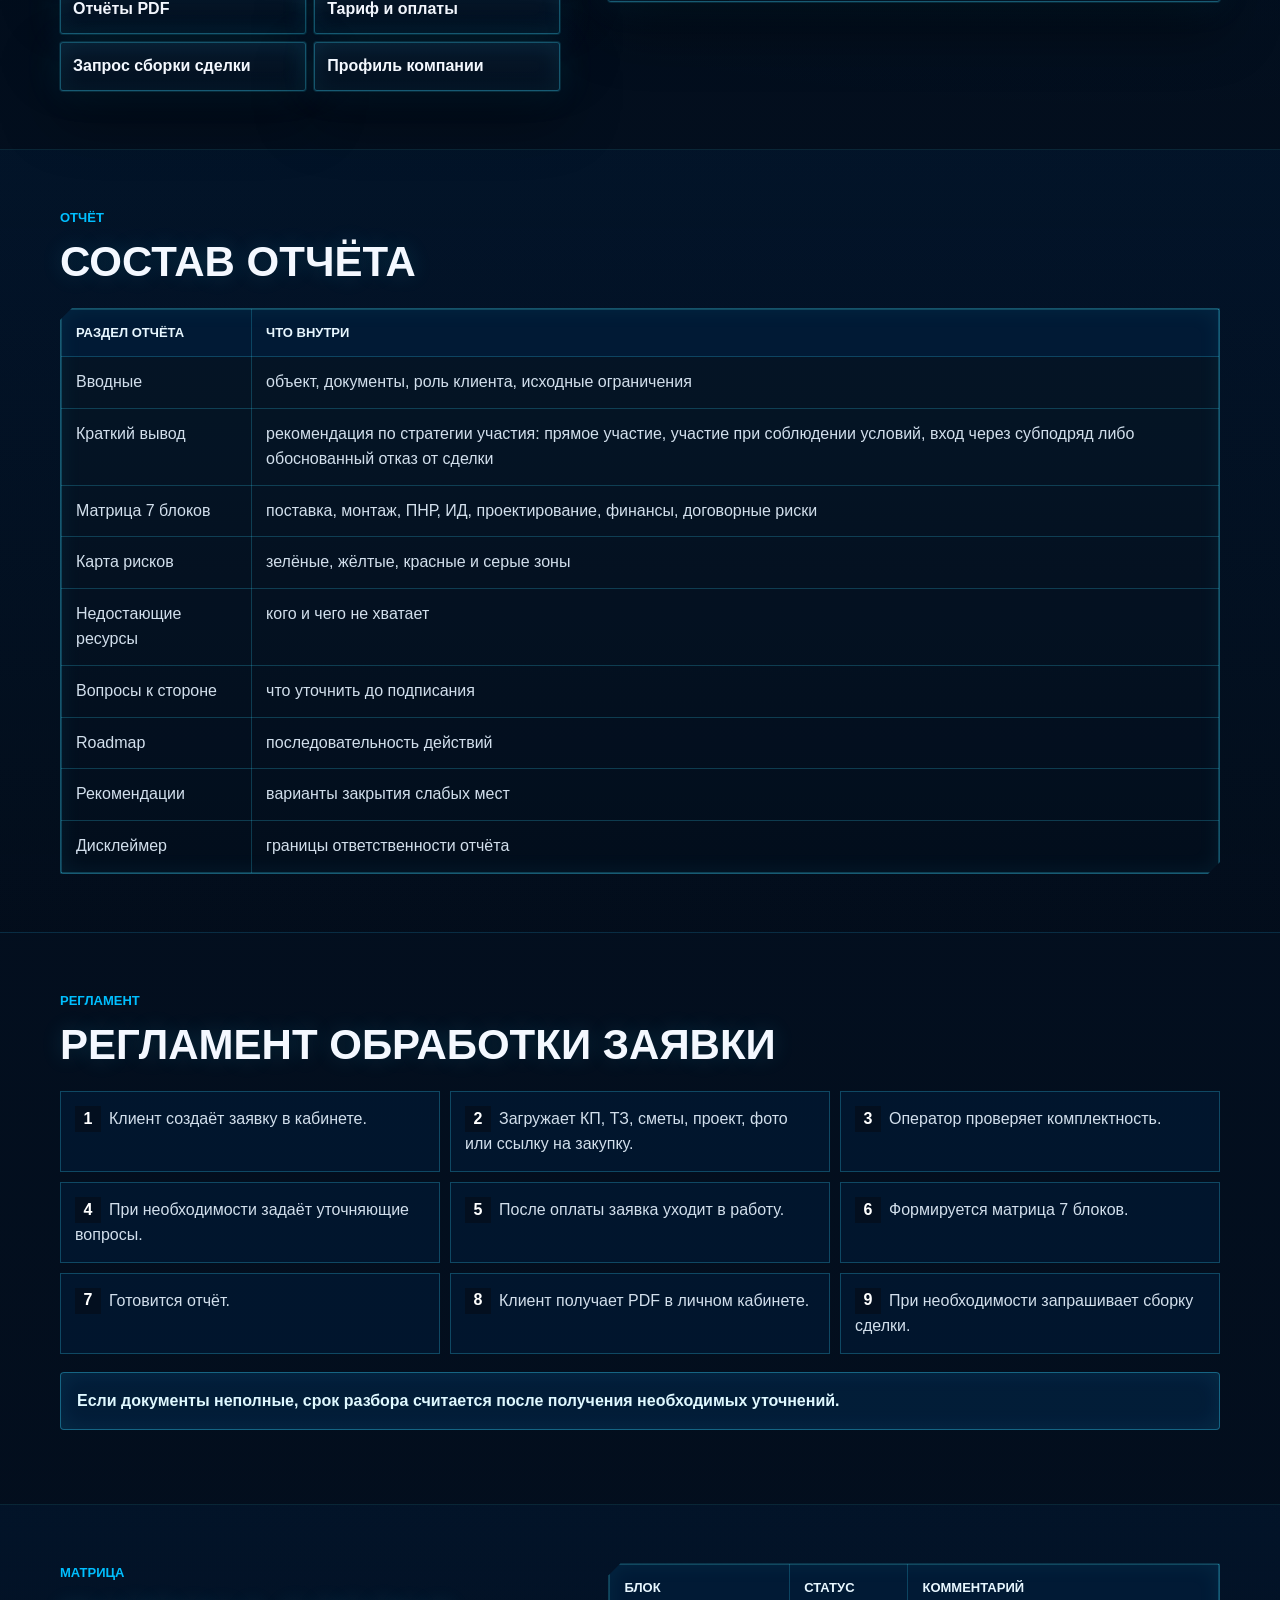
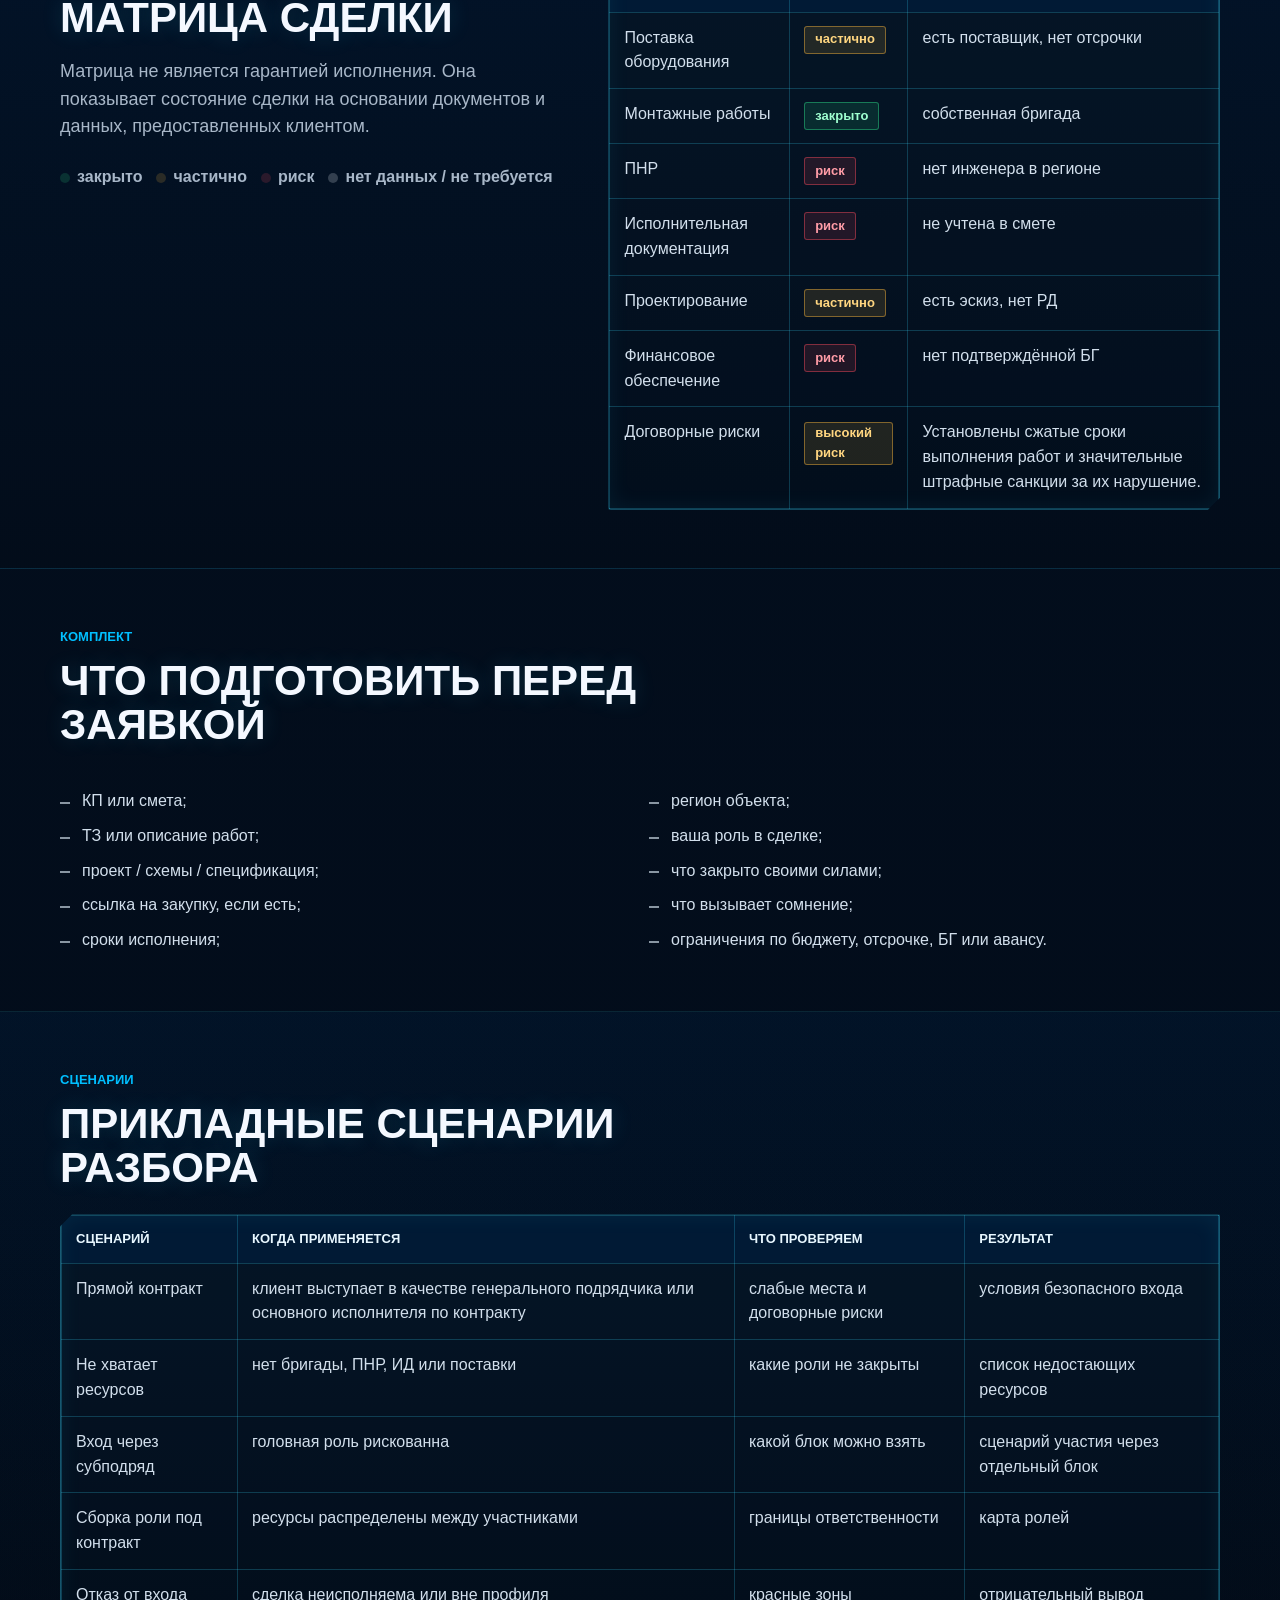
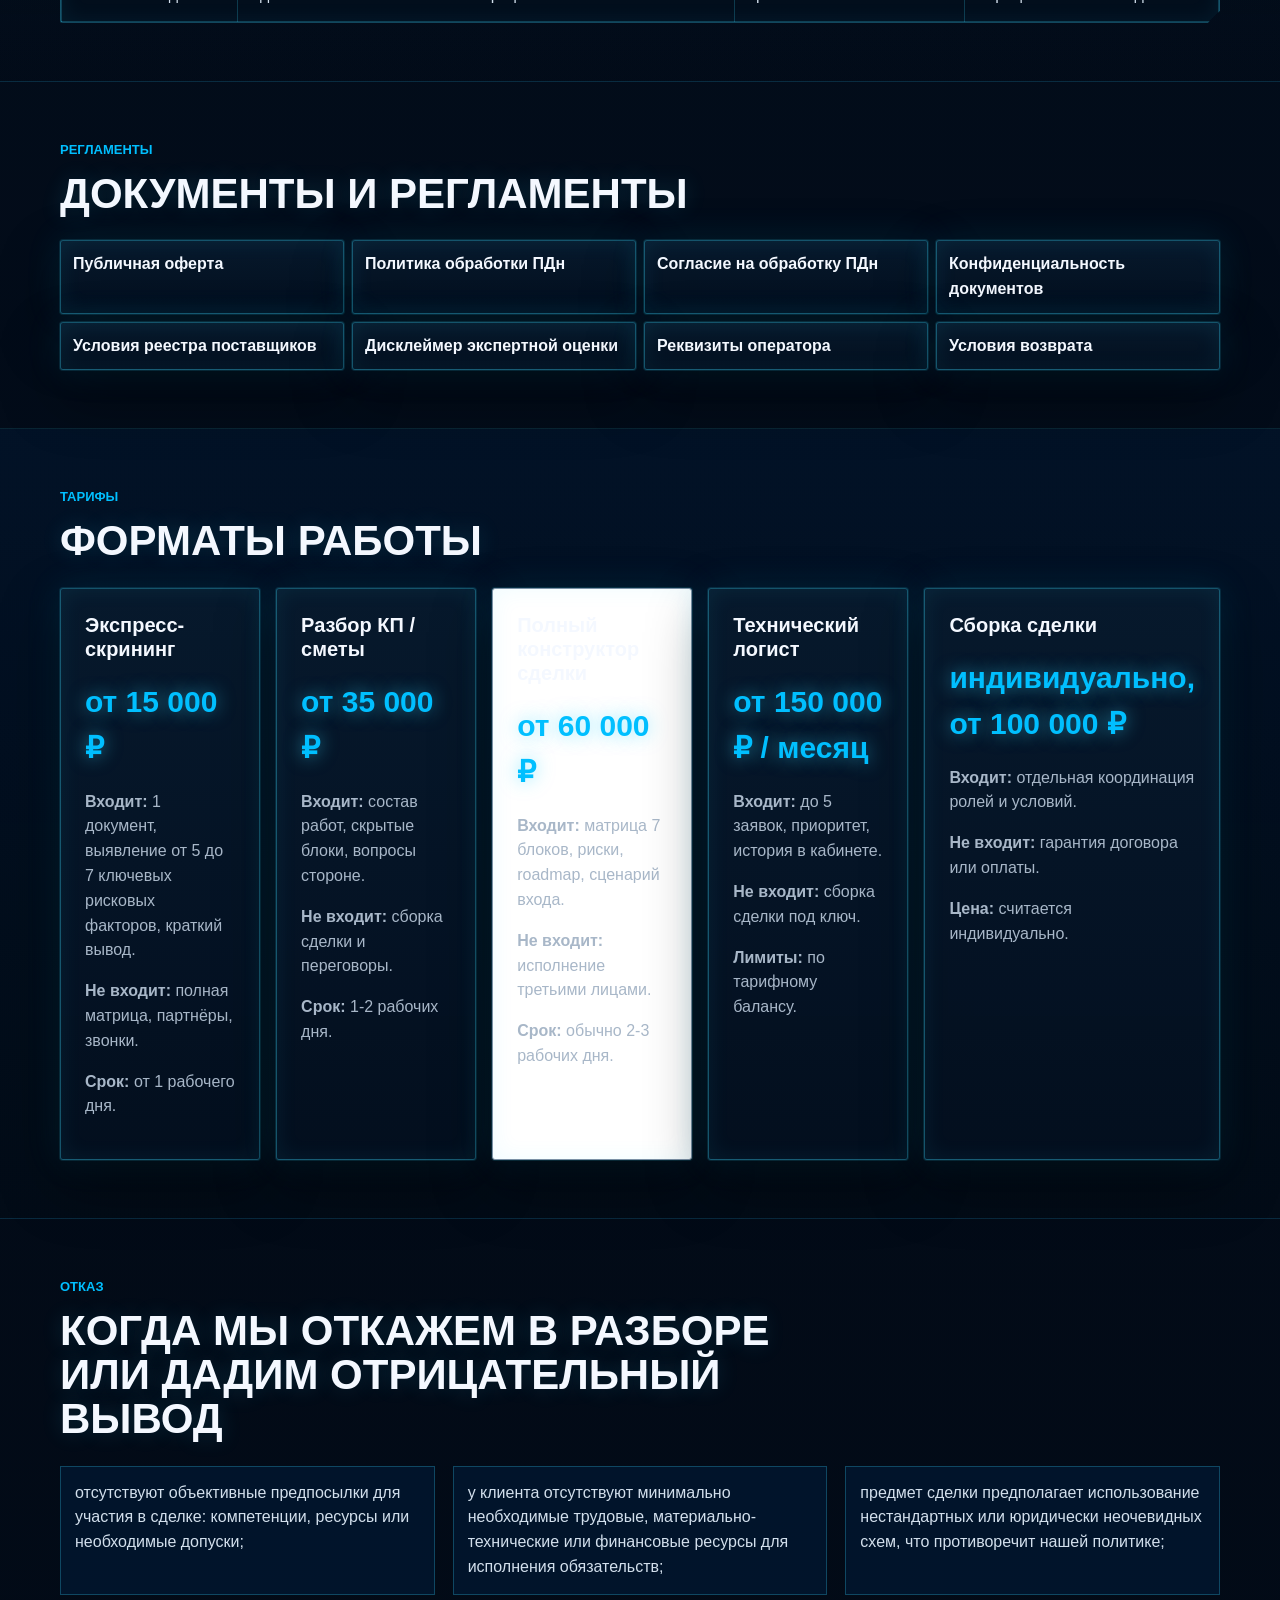
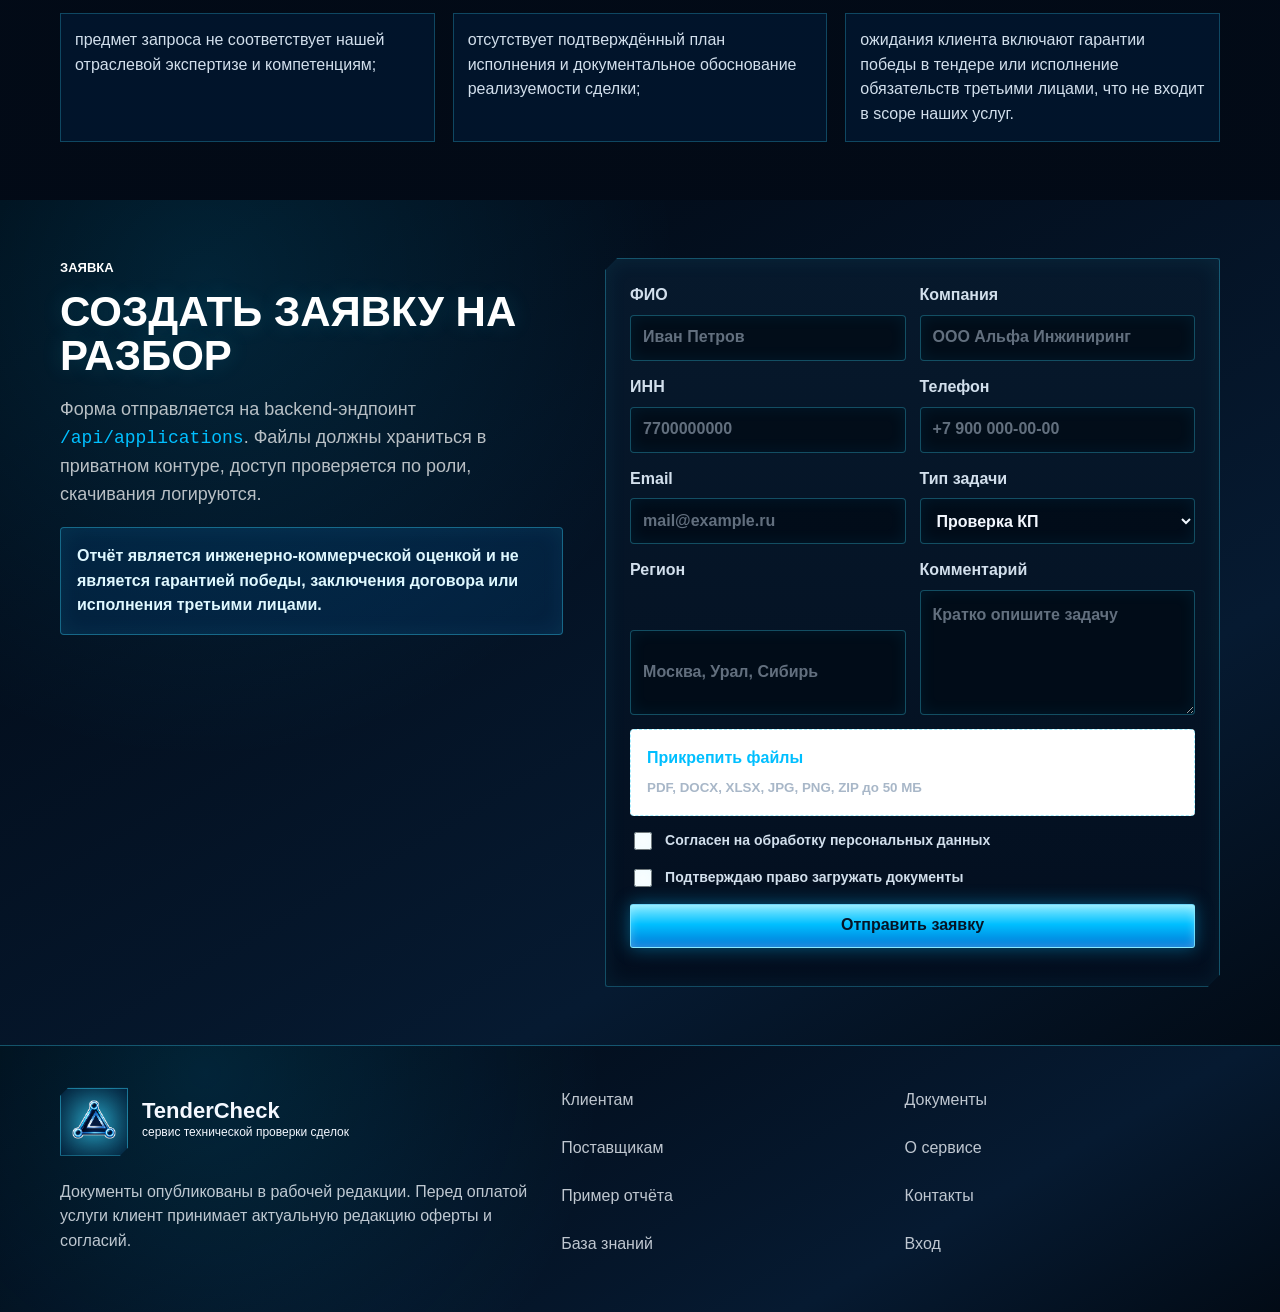
==== commit 7da64b4f: "Add files via upload" ====
--- a/index.html
+++ b/index.html
@@ -64,7 +64,7 @@
             <span>Экспресс-разбор - от 1 рабочего дня</span>
             <span>Полный разбор - обычно 2-3 рабочих дня</span>
             <span>Результат - в личном кабинете</span>
-            <span>Отвечаем за качество анализа, а не за исполнение третьих лиц</span>
+            <span>Гарантируем полноту и достоверность анализа в рамках переданных документов. Исполнение сделки остаётся ответственностью сторон контракта</span>
           </div>
         </div>
         <aside class="summary-panel" aria-label="Сводка разбора">
@@ -144,9 +144,9 @@
       <div class="container">
         <div class="section-heading"><p class="eyebrow">Клиенты</p><h2>Для кого нужен разбор</h2></div>
         <div class="service-list">
-          <article><h3>Подрядчикам и исполнителям</h3><p>Проверяем, не уйдёте ли вы в минус на объекте, закупке или субподряде.</p></article>
+          <article><h3>Подрядчикам и исполнителям</h3><p>Проводим анализ рентабельности и выявляем потенциальные убыточные статьи затрат при участии в объекте, закупке или субподряде.</p></article>
           <article><h3>Поставщикам оборудования</h3><p>Проверяем, хватает ли вокруг поставки монтажа, ПНР, ИД и регионального исполнения.</p></article>
-          <article><h3>Заказчикам и генподрядчикам</h3><p>Проверяем КП подрядчика до оплаты и показываем, где появятся доплаты, сроки и спорные зоны.</p></article>
+          <article><h3>Заказчикам и генподрядчикам</h3><p>Осуществляем проверку коммерческих предложений подрядчика до осуществления платежа, идентифицируем дополнительные затраты, критические сроки и зоны договорных разногласий.</p></article>
         </div>
       </div>
     </section>
@@ -188,7 +188,7 @@
             <thead><tr><th>Раздел отчёта</th><th>Что внутри</th></tr></thead>
             <tbody>
               <tr><td>Вводные</td><td>объект, документы, роль клиента, исходные ограничения</td></tr>
-              <tr><td>Краткий вывод</td><td>идти / идти при условиях / субподряд / отказ</td></tr>
+              <tr><td>Краткий вывод</td><td>рекомендация по стратегии участия: прямое участие, участие при соблюдении условий, вход через субподряд либо обоснованный отказ от сделки</td></tr>
               <tr><td>Матрица 7 блоков</td><td>поставка, монтаж, ПНР, ИД, проектирование, финансы, договорные риски</td></tr>
               <tr><td>Карта рисков</td><td>зелёные, жёлтые, красные и серые зоны</td></tr>
               <tr><td>Недостающие ресурсы</td><td>кого и чего не хватает</td></tr>
@@ -238,7 +238,7 @@
               <tr><td>Исполнительная документация</td><td><span class="status red">риск</span></td><td>не учтена в смете</td></tr>
               <tr><td>Проектирование</td><td><span class="status yellow">частично</span></td><td>есть эскиз, нет РД</td></tr>
               <tr><td>Финансовое обеспечение</td><td><span class="status red">риск</span></td><td>нет подтверждённой БГ</td></tr>
-              <tr><td>Договорные риски</td><td><span class="status yellow">внимание</span></td><td>жёсткие сроки и штрафы</td></tr>
+              <tr><td>Договорные риски</td><td><span class="status yellow">высокий риск</span></td><td>Установлены сжатые сроки выполнения работ и значительные штрафные санкции за их нарушение.</td></tr>
             </tbody>
           </table>
         </div>
@@ -274,7 +274,7 @@
           <table class="service-table">
             <thead><tr><th>Сценарий</th><th>Когда применяется</th><th>Что проверяем</th><th>Результат</th></tr></thead>
             <tbody>
-              <tr><td>Прямой контракт</td><td>клиент тянет основную роль</td><td>слабые места и договорные риски</td><td>условия безопасного входа</td></tr>
+              <tr><td>Прямой контракт</td><td>клиент выступает в качестве генерального подрядчика или основного исполнителя по контракту</td><td>слабые места и договорные риски</td><td>условия безопасного входа</td></tr>
               <tr><td>Не хватает ресурсов</td><td>нет бригады, ПНР, ИД или поставки</td><td>какие роли не закрыты</td><td>список недостающих ресурсов</td></tr>
               <tr><td>Вход через субподряд</td><td>головная роль рискованна</td><td>какой блок можно взять</td><td>сценарий участия через отдельный блок</td></tr>
               <tr><td>Сборка роли под контракт</td><td>ресурсы распределены между участниками</td><td>границы ответственности</td><td>карта ролей</td></tr>
@@ -305,7 +305,7 @@
       <div class="container">
         <div class="section-heading"><p class="eyebrow">Тарифы</p><h2>Форматы работы</h2></div>
         <div class="pricing-grid portal-pricing">
-          <article class="price-card"><h3>Экспресс-скрининг</h3><strong>от 15 000 ₽</strong><p><b>Входит:</b> 1 документ, 5-7 рисков, краткий вывод.</p><p><b>Не входит:</b> полная матрица, партнёры, звонки.</p><p><b>Срок:</b> от 1 рабочего дня.</p></article>
+          <article class="price-card"><h3>Экспресс-скрининг</h3><strong>от 15 000 ₽</strong><p><b>Входит:</b> 1 документ, выявление от 5 до 7 ключевых рисковых факторов, краткий вывод.</p><p><b>Не входит:</b> полная матрица, партнёры, звонки.</p><p><b>Срок:</b> от 1 рабочего дня.</p></article>
           <article class="price-card"><h3>Разбор КП / сметы</h3><strong>от 35 000 ₽</strong><p><b>Входит:</b> состав работ, скрытые блоки, вопросы стороне.</p><p><b>Не входит:</b> сборка сделки и переговоры.</p><p><b>Срок:</b> 1-2 рабочих дня.</p></article>
           <article class="price-card featured"><h3>Полный конструктор сделки</h3><strong>от 60 000 ₽</strong><p><b>Входит:</b> матрица 7 блоков, риски, roadmap, сценарий входа.</p><p><b>Не входит:</b> исполнение третьими лицами.</p><p><b>Срок:</b> обычно 2-3 рабочих дня.</p></article>
           <article class="price-card"><h3>Технический логист</h3><strong>от 150 000 ₽ / месяц</strong><p><b>Входит:</b> до 5 заявок, приоритет, история в кабинете.</p><p><b>Не входит:</b> сборка сделки под ключ.</p><p><b>Лимиты:</b> по тарифному балансу.</p></article>
@@ -318,12 +318,12 @@
       <div class="container">
         <div class="section-heading"><p class="eyebrow">Отказ</p><h2>Когда мы откажем в разборе или дадим отрицательный вывод</h2></div>
         <ul class="refusal-grid">
-          <li>нет реальной точки входа;</li>
-          <li>нет минимальных ресурсов;</li>
-          <li>требуются серые схемы;</li>
-          <li>задача вне профиля;</li>
-          <li>исполнение держится только на надежде;</li>
-          <li>от нас ждут гарантии победы или чужого исполнения.</li>
+          <li>отсутствуют объективные предпосылки для участия в сделке: компетенции, ресурсы или необходимые допуски;</li>
+          <li>у клиента отсутствуют минимально необходимые трудовые, материально-технические или финансовые ресурсы для исполнения обязательств;</li>
+          <li>предмет сделки предполагает использование нестандартных или юридически неочевидных схем, что противоречит нашей политике;</li>
+          <li>предмет запроса не соответствует нашей отраслевой экспертизе и компетенциям;</li>
+          <li>отсутствует подтверждённый план исполнения и документальное обоснование реализуемости сделки;</li>
+          <li>ожидания клиента включают гарантии победы в тендере или исполнение обязательств третьими лицами, что не входит в scope наших услуг.</li>
         </ul>
       </div>
     </section>
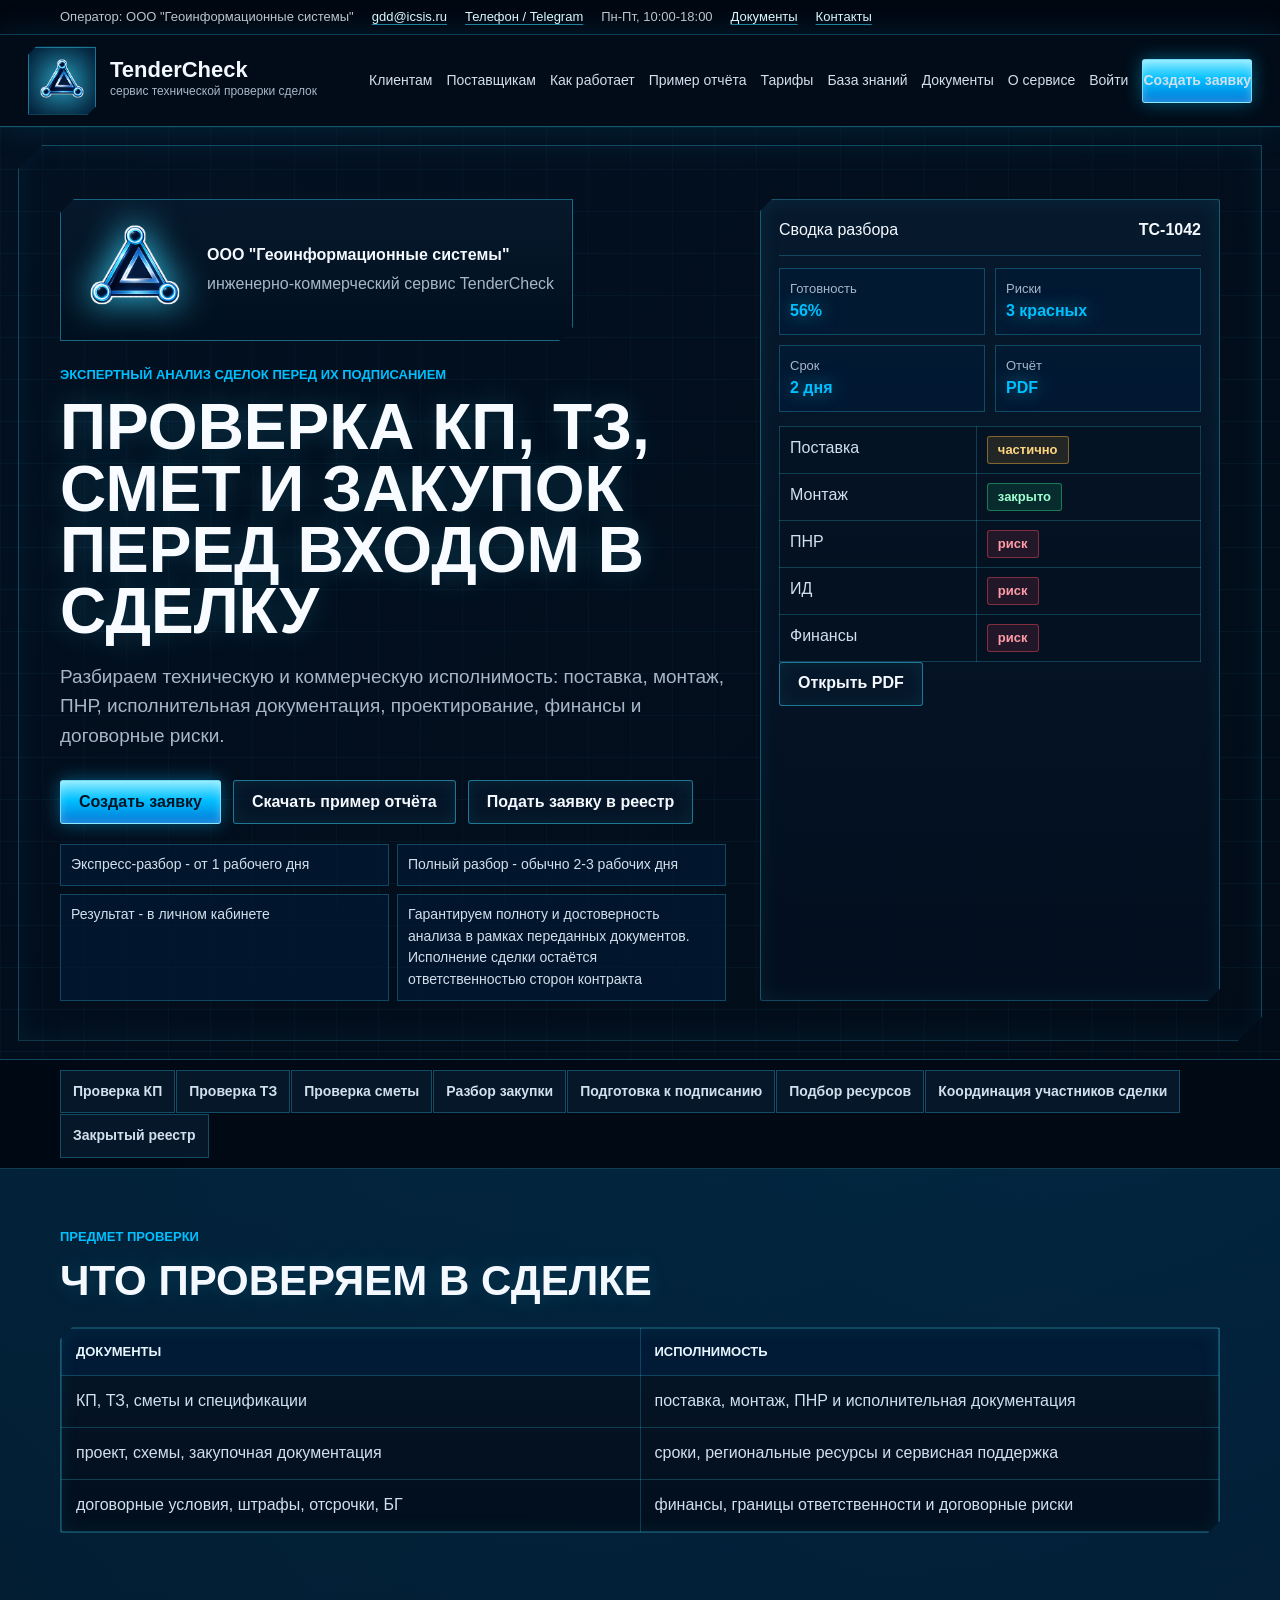
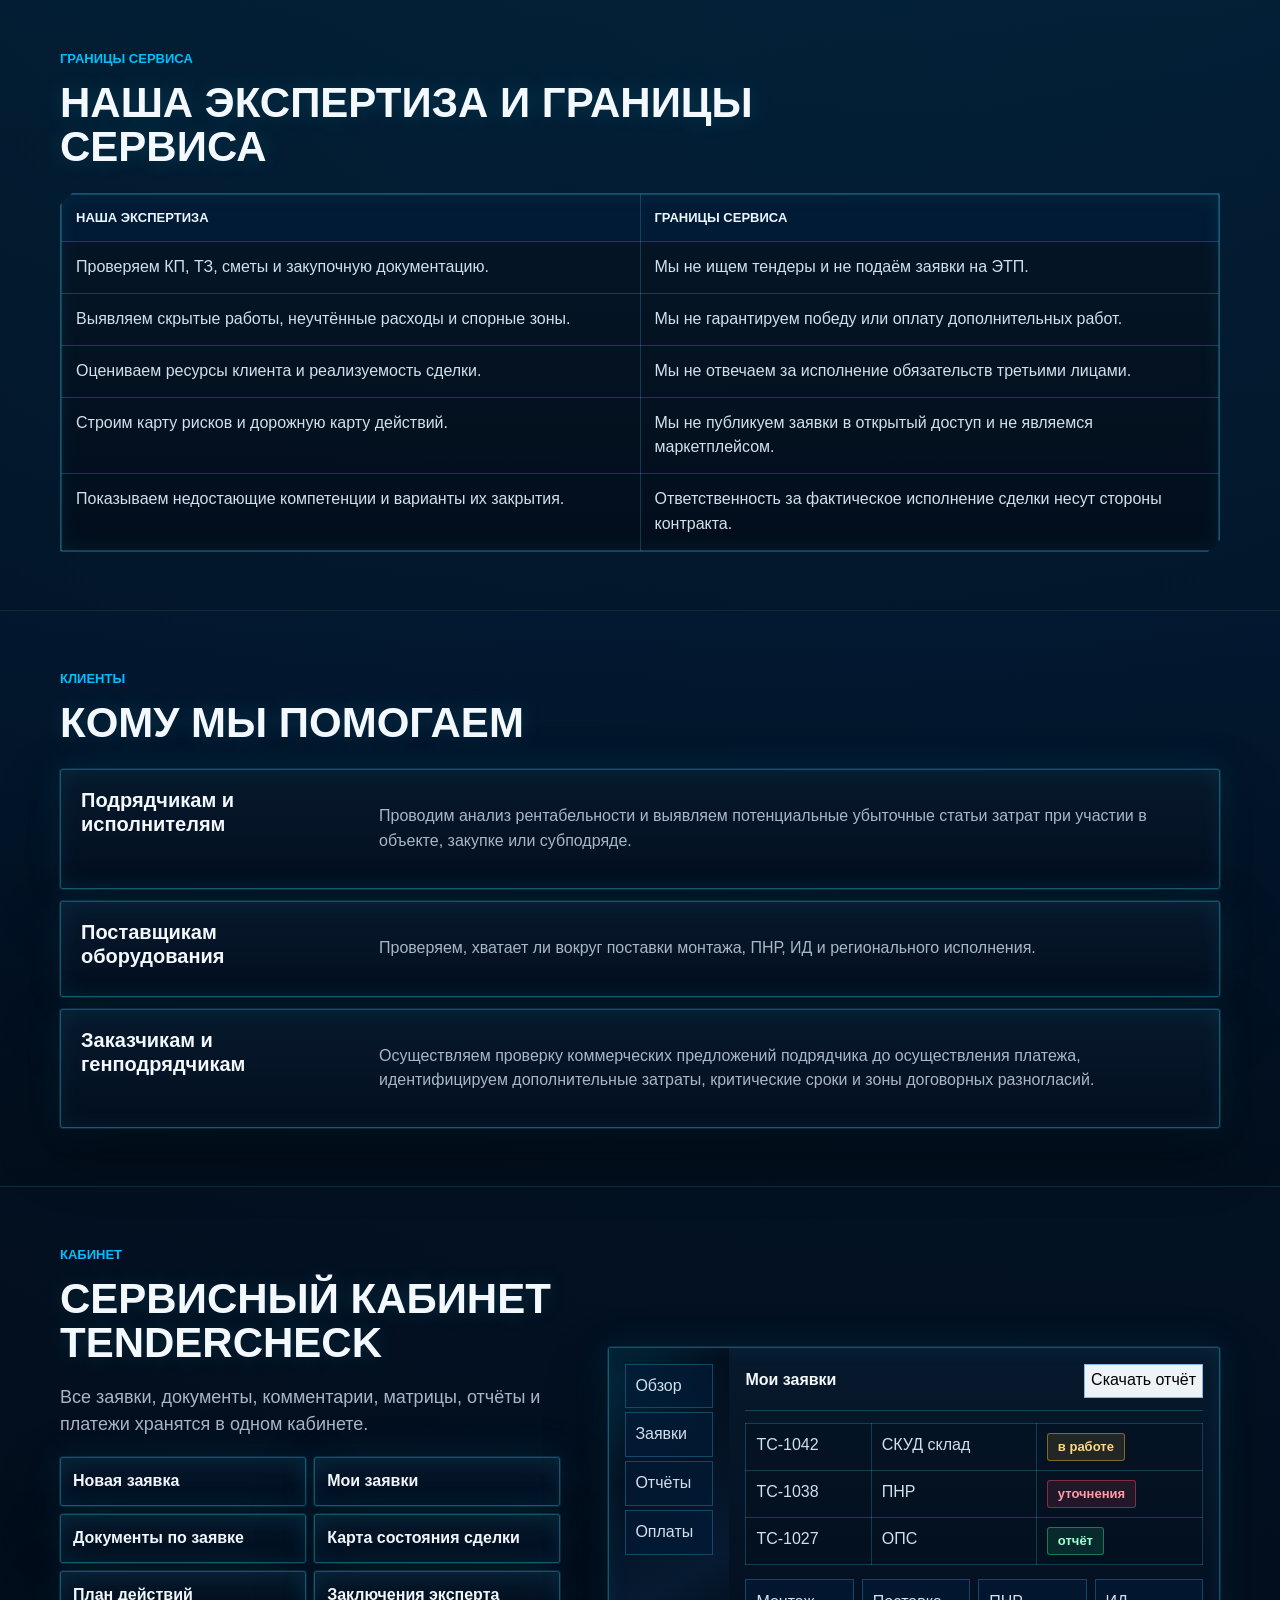
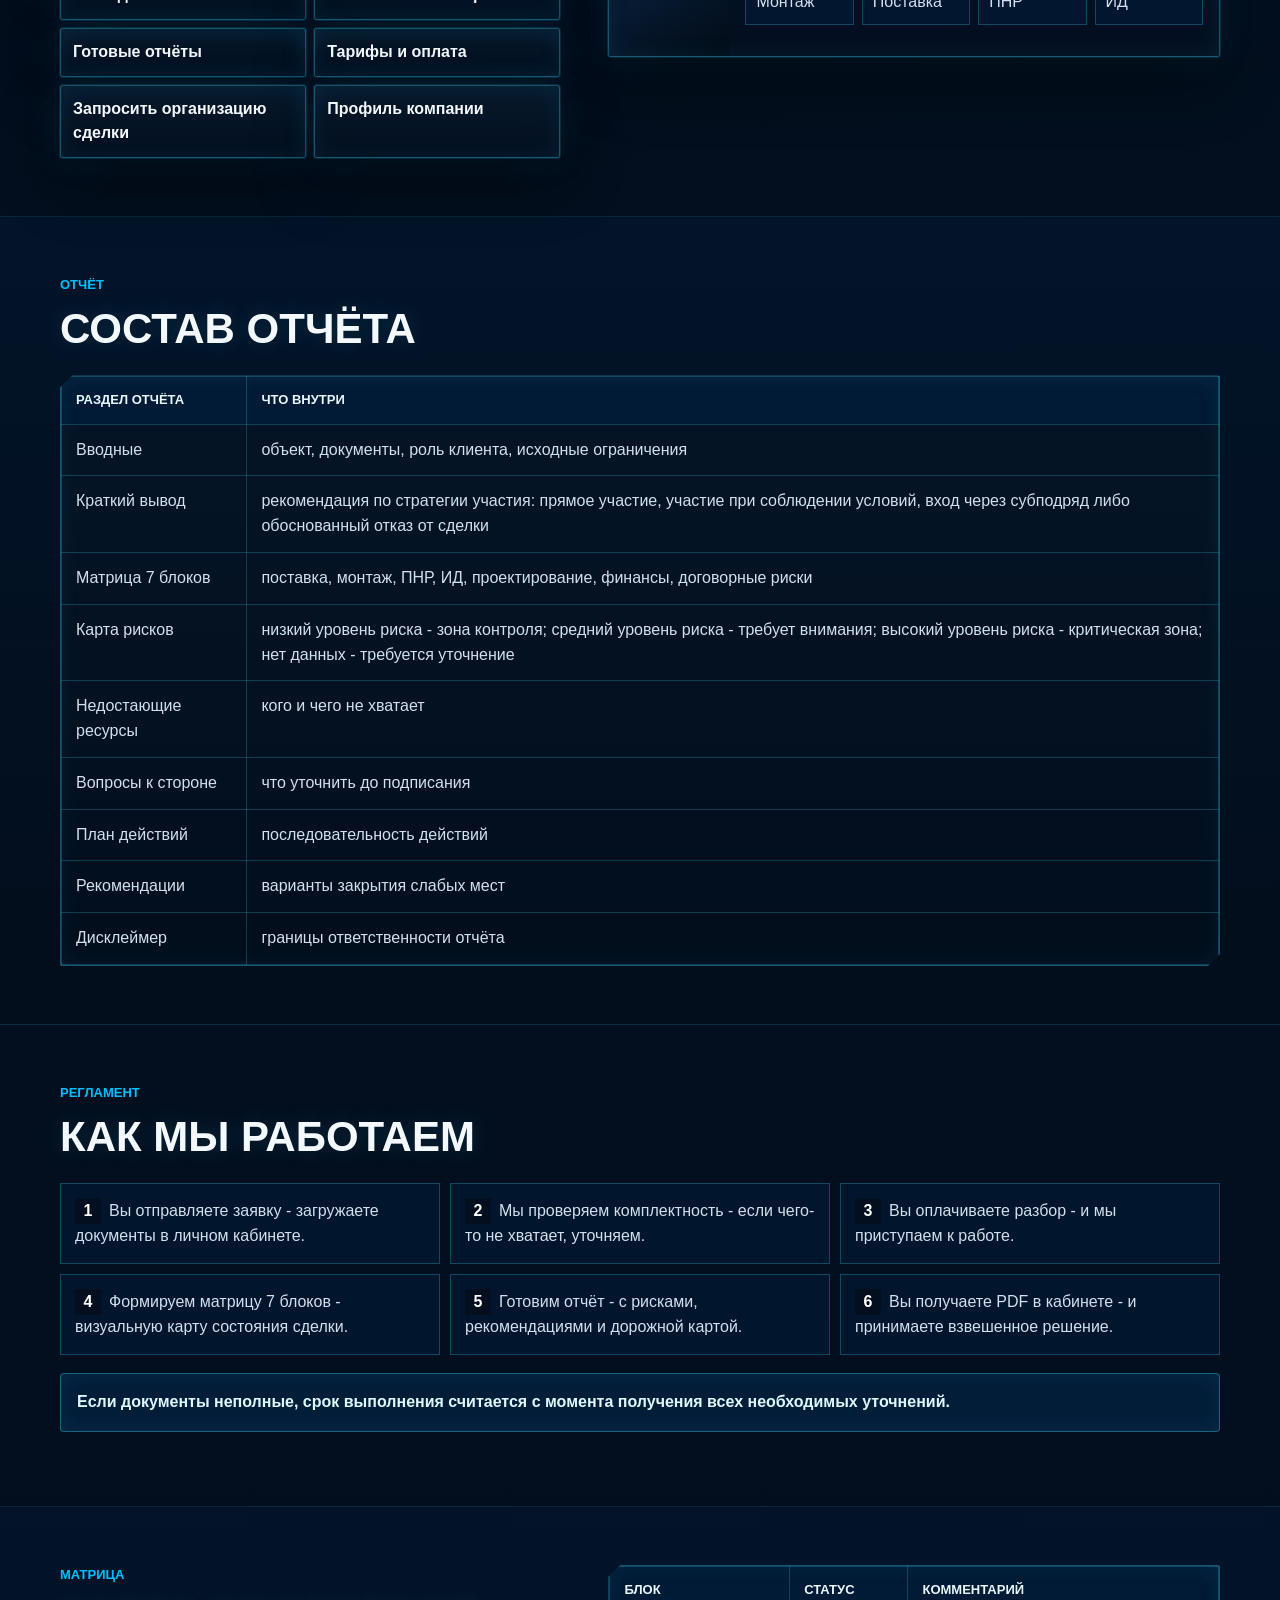
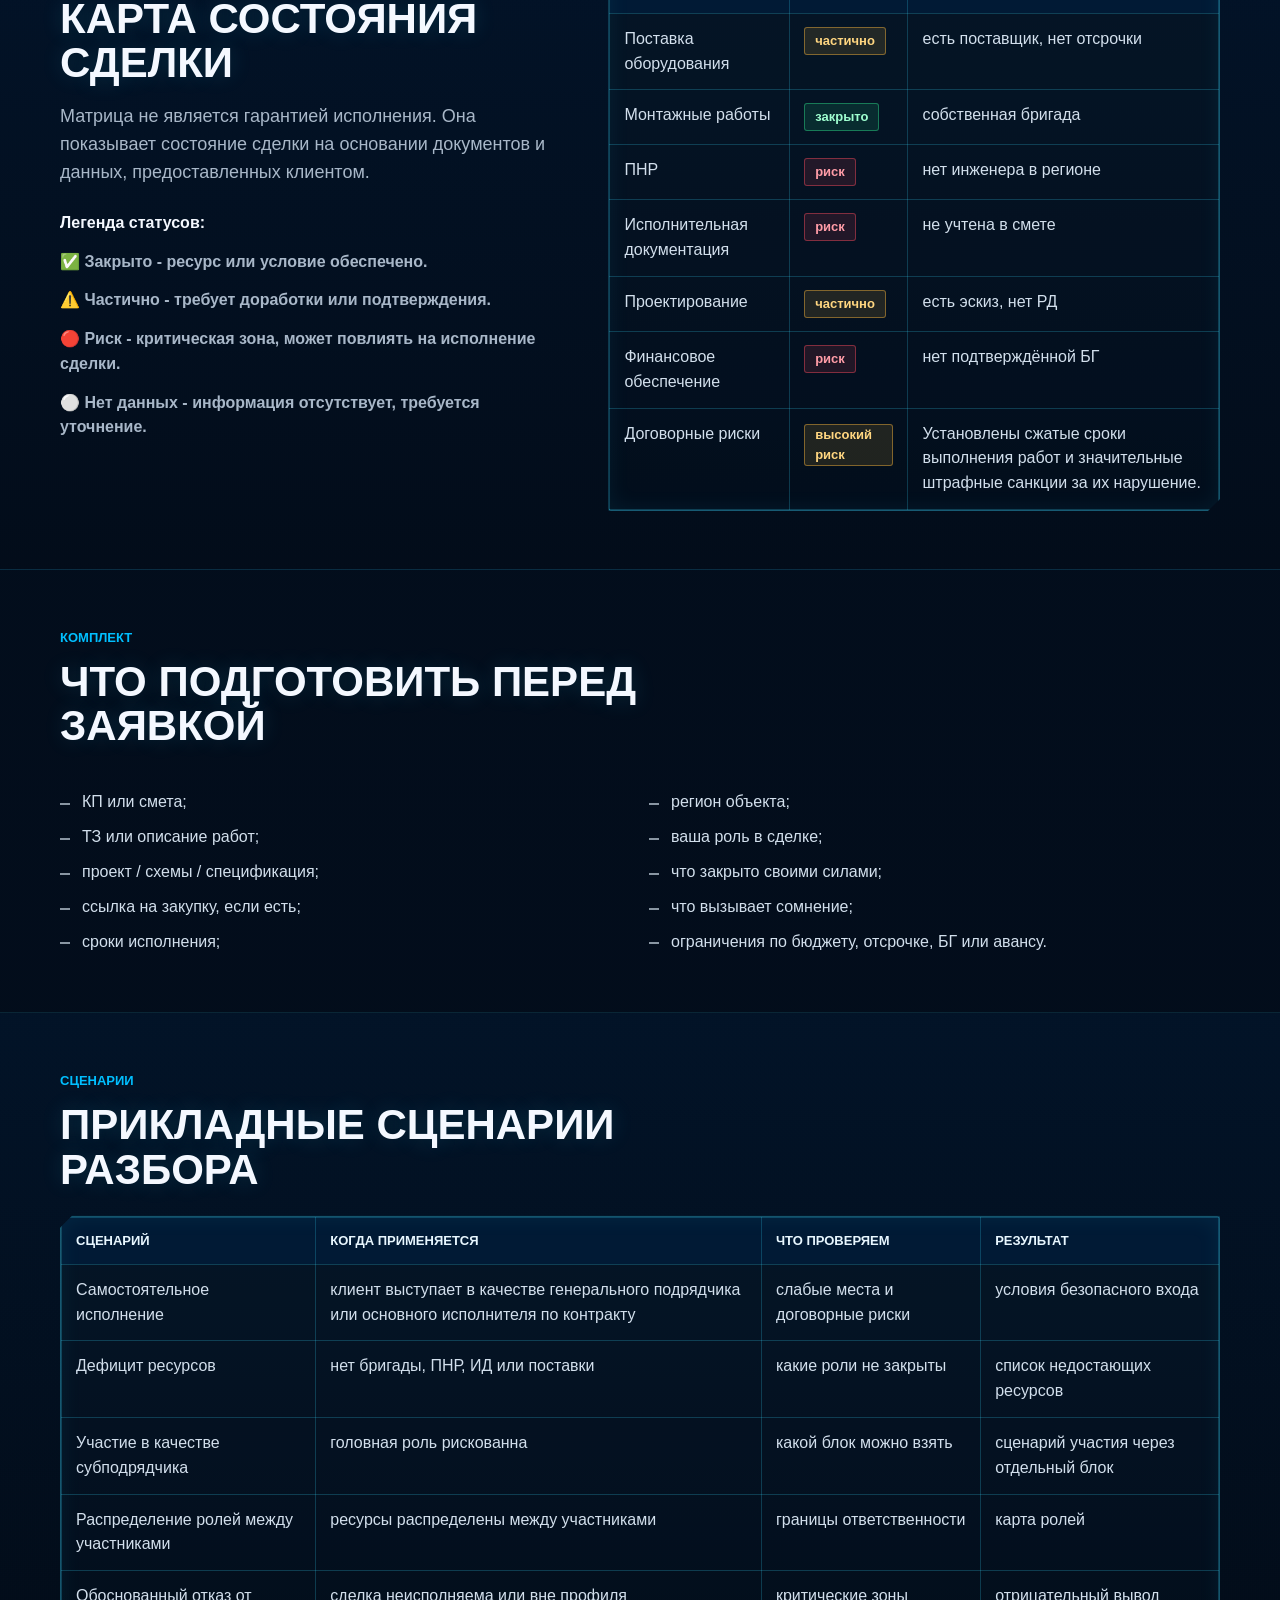
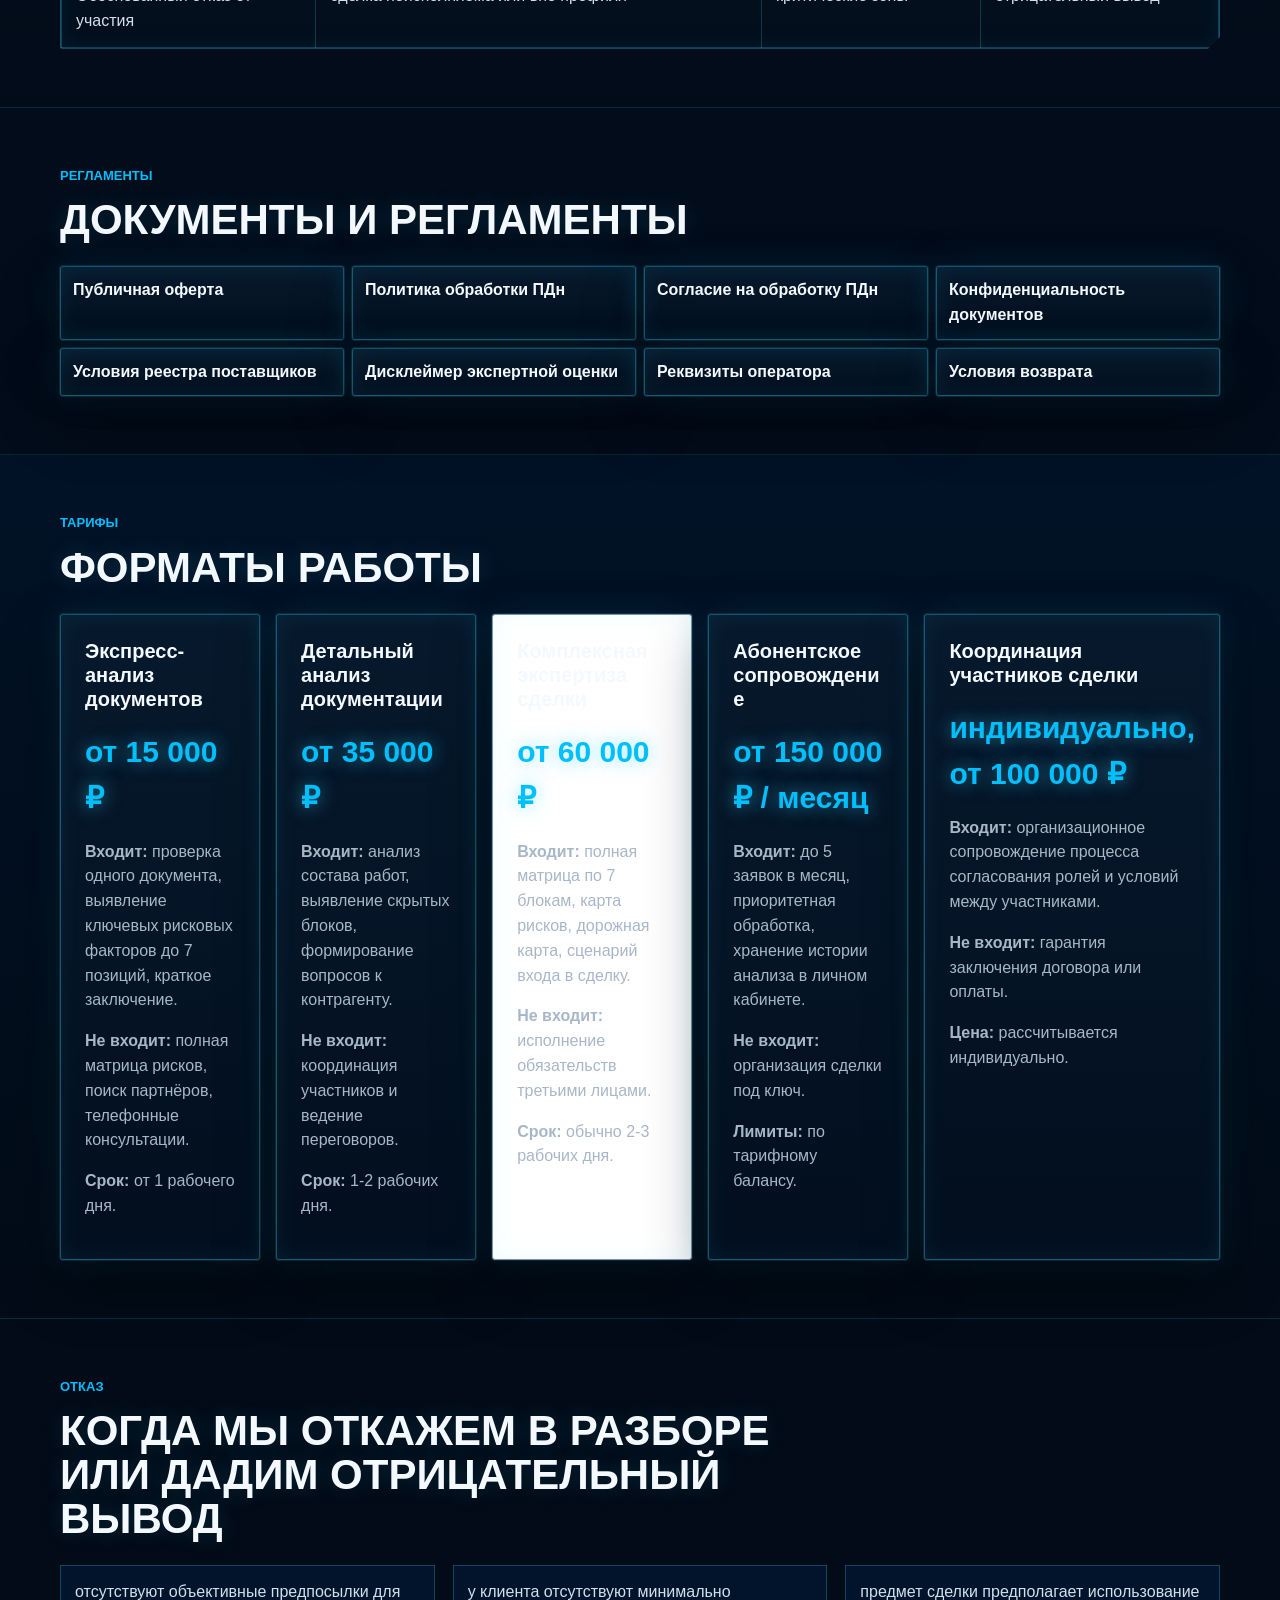
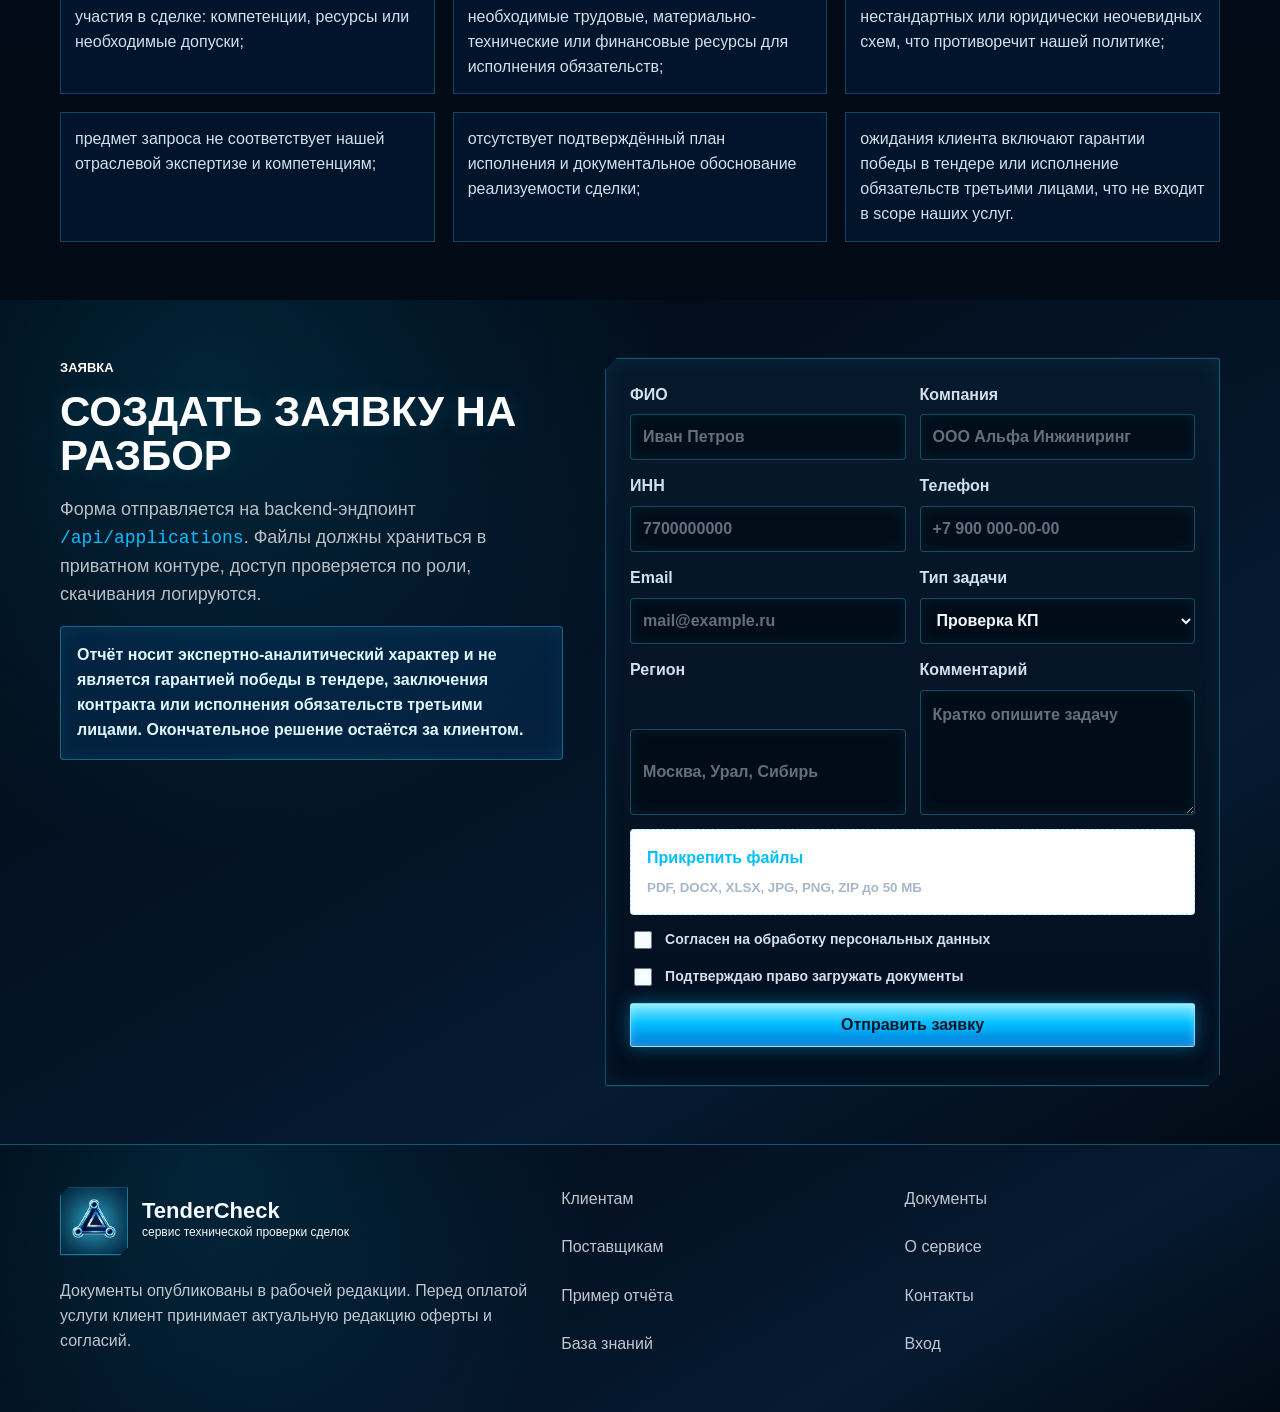
==== commit b889764a: "Add files via upload" ====
--- a/index.html
+++ b/index.html
@@ -1,4 +1,4 @@
-﻿<!doctype html>
+<!doctype html>
 <html lang="ru">
 <head>
   <meta charset="utf-8">
@@ -52,7 +52,7 @@
               <span>инженерно-коммерческий сервис TenderCheck</span>
             </div>
           </div>
-          <p class="eyebrow">Сервисный B2B-портал</p>
+          <p class="eyebrow">Экспертный анализ сделок перед их подписанием</p>
           <h1>Проверка КП, ТЗ, смет и закупок перед входом в сделку</h1>
           <p class="lead">Разбираем техническую и коммерческую исполнимость: поставка, монтаж, ПНР, исполнительная документация, проектирование, финансы и договорные риски.</p>
           <div class="hero-actions">
@@ -100,7 +100,7 @@
         <a href="#upload">Разбор закупки</a>
         <a href="#upload">Подготовка к подписанию</a>
         <a href="#upload">Подбор ресурсов</a>
-        <a href="#pricing">Сборка сделки</a>
+        <a href="#pricing">Координация участников сделки</a>
         <a href="suppliers.html">Закрытый реестр</a>
       </div>
     </nav>
@@ -123,17 +123,16 @@
 
     <section class="section" id="scope">
       <div class="container">
-        <div class="section-heading"><p class="eyebrow">Границы сервиса</p><h2>Что мы делаем - и чего не делаем</h2></div>
+        <div class="section-heading"><p class="eyebrow">Границы сервиса</p><h2>Наша экспертиза и границы сервиса</h2></div>
         <div class="service-table-wrap">
           <table class="service-table two-side-table">
-            <thead><tr><th>Делаем</th><th>Не делаем</th></tr></thead>
-            <tbody>
-              <tr><td>Проверяем КП, ТЗ, сметы и закупки.</td><td>Не ищем конкурсы за клиента.</td></tr>
-              <tr><td>Ищем скрытые работы, расходы и спорные зоны.</td><td>Не подаём заявки на ЭТП.</td></tr>
-              <tr><td>Оцениваем ресурсы клиента и исполнимость сделки.</td><td>Не гарантируем победу.</td></tr>
-              <tr><td>Строим матрицу закрытия сделки.</td><td>Не гарантируем оплату допработ.</td></tr>
-              <tr><td>Формируем Roadmap.</td><td>Не отвечаем за чужое исполнение без отдельного договора.</td></tr>
-              <tr><td>Показываем незакрытые роли и варианты закрытия слабых мест.</td><td>Не публикуем заявки в открытый доступ и не являемся маркетплейсом.</td></tr>
+            <thead><tr><th>Наша экспертиза</th><th>Границы сервиса</th></tr></thead>
+            <tbody>
+              <tr><td>Проверяем КП, ТЗ, сметы и закупочную документацию.</td><td>Мы не ищем тендеры и не подаём заявки на ЭТП.</td></tr>
+              <tr><td>Выявляем скрытые работы, неучтённые расходы и спорные зоны.</td><td>Мы не гарантируем победу или оплату дополнительных работ.</td></tr>
+              <tr><td>Оцениваем ресурсы клиента и реализуемость сделки.</td><td>Мы не отвечаем за исполнение обязательств третьими лицами.</td></tr>
+              <tr><td>Строим карту рисков и дорожную карту действий.</td><td>Мы не публикуем заявки в открытый доступ и не являемся маркетплейсом.</td></tr>
+              <tr><td>Показываем недостающие компетенции и варианты их закрытия.</td><td>Ответственность за фактическое исполнение сделки несут стороны контракта.</td></tr>
             </tbody>
           </table>
         </div>
@@ -142,7 +141,7 @@
 
     <section class="section muted" id="audience">
       <div class="container">
-        <div class="section-heading"><p class="eyebrow">Клиенты</p><h2>Для кого нужен разбор</h2></div>
+        <div class="section-heading"><p class="eyebrow">Клиенты</p><h2>Кому мы помогаем</h2></div>
         <div class="service-list">
           <article><h3>Подрядчикам и исполнителям</h3><p>Проводим анализ рентабельности и выявляем потенциальные убыточные статьи затрат при участии в объекте, закупке или субподряде.</p></article>
           <article><h3>Поставщикам оборудования</h3><p>Проверяем, хватает ли вокруг поставки монтажа, ПНР, ИД и регионального исполнения.</p></article>
@@ -158,7 +157,7 @@
           <h2>Сервисный кабинет TenderCheck</h2>
           <p class="section-copy">Все заявки, документы, комментарии, матрицы, отчёты и платежи хранятся в одном кабинете.</p>
           <div class="portal-tile-grid">
-            <span>Новая заявка</span><span>Мои заявки</span><span>Загрузка документов</span><span>Матрица сделки</span><span>Roadmap</span><span>Комментарии специалиста</span><span>Отчёты PDF</span><span>Тариф и оплаты</span><span>Запрос сборки сделки</span><span>Профиль компании</span>
+            <span>Новая заявка</span><span>Мои заявки</span><span>Документы по заявке</span><span>Карта состояния сделки</span><span>План действий</span><span>Заключения эксперта</span><span>Готовые отчёты</span><span>Тарифы и оплата</span><span>Запросить организацию сделки</span><span>Профиль компании</span>
           </div>
         </div>
         <div class="interface-preview">
@@ -190,10 +189,10 @@
               <tr><td>Вводные</td><td>объект, документы, роль клиента, исходные ограничения</td></tr>
               <tr><td>Краткий вывод</td><td>рекомендация по стратегии участия: прямое участие, участие при соблюдении условий, вход через субподряд либо обоснованный отказ от сделки</td></tr>
               <tr><td>Матрица 7 блоков</td><td>поставка, монтаж, ПНР, ИД, проектирование, финансы, договорные риски</td></tr>
-              <tr><td>Карта рисков</td><td>зелёные, жёлтые, красные и серые зоны</td></tr>
+              <tr><td>Карта рисков</td><td>низкий уровень риска - зона контроля; средний уровень риска - требует внимания; высокий уровень риска - критическая зона; нет данных - требуется уточнение</td></tr>
               <tr><td>Недостающие ресурсы</td><td>кого и чего не хватает</td></tr>
               <tr><td>Вопросы к стороне</td><td>что уточнить до подписания</td></tr>
-              <tr><td>Roadmap</td><td>последовательность действий</td></tr>
+              <tr><td>План действий</td><td>последовательность действий</td></tr>
               <tr><td>Рекомендации</td><td>варианты закрытия слабых мест</td></tr>
               <tr><td>Дисклеймер</td><td>границы ответственности отчёта</td></tr>
             </tbody>
@@ -204,19 +203,16 @@
 
     <section class="section" id="regulation">
       <div class="container">
-        <div class="section-heading"><p class="eyebrow">Регламент</p><h2>Регламент обработки заявки</h2></div>
+        <div class="section-heading"><p class="eyebrow">Регламент</p><h2>Как мы работаем</h2></div>
         <ol class="regulation-list">
-          <li>Клиент создаёт заявку в кабинете.</li>
-          <li>Загружает КП, ТЗ, сметы, проект, фото или ссылку на закупку.</li>
-          <li>Оператор проверяет комплектность.</li>
-          <li>При необходимости задаёт уточняющие вопросы.</li>
-          <li>После оплаты заявка уходит в работу.</li>
-          <li>Формируется матрица 7 блоков.</li>
-          <li>Готовится отчёт.</li>
-          <li>Клиент получает PDF в личном кабинете.</li>
-          <li>При необходимости запрашивает сборку сделки.</li>
+          <li>Вы отправляете заявку - загружаете документы в личном кабинете.</li>
+          <li>Мы проверяем комплектность - если чего-то не хватает, уточняем.</li>
+          <li>Вы оплачиваете разбор - и мы приступаем к работе.</li>
+          <li>Формируем матрицу 7 блоков - визуальную карту состояния сделки.</li>
+          <li>Готовим отчёт - с рисками, рекомендациями и дорожной картой.</li>
+          <li>Вы получаете PDF в кабинете - и принимаете взвешенное решение.</li>
         </ol>
-        <p class="note-box">Если документы неполные, срок разбора считается после получения необходимых уточнений.</p>
+        <p class="note-box">Если документы неполные, срок выполнения считается с момента получения всех необходимых уточнений.</p>
       </div>
     </section>
 
@@ -224,9 +220,9 @@
       <div class="container two-column matrix-section">
         <div>
           <p class="eyebrow">Матрица</p>
-          <h2>Матрица сделки</h2>
+          <h2>Карта состояния сделки</h2>
           <p class="section-copy">Матрица не является гарантией исполнения. Она показывает состояние сделки на основании документов и данных, предоставленных клиентом.</p>
-          <div class="legend"><span><i class="dot green"></i>закрыто</span><span><i class="dot yellow"></i>частично</span><span><i class="dot red"></i>риск</span><span><i class="dot gray"></i>нет данных / не требуется</span></div>
+          <div class="legend"><strong>Легенда статусов:</strong><span>✅ Закрыто - ресурс или условие обеспечено.</span><span>⚠️ Частично - требует доработки или подтверждения.</span><span>🔴 Риск - критическая зона, может повлиять на исполнение сделки.</span><span>⚪ Нет данных - информация отсутствует, требуется уточнение.</span></div>
         </div>
         <div class="service-table-wrap">
           <table class="service-table mobile-card-table">
@@ -274,11 +270,11 @@
           <table class="service-table">
             <thead><tr><th>Сценарий</th><th>Когда применяется</th><th>Что проверяем</th><th>Результат</th></tr></thead>
             <tbody>
-              <tr><td>Прямой контракт</td><td>клиент выступает в качестве генерального подрядчика или основного исполнителя по контракту</td><td>слабые места и договорные риски</td><td>условия безопасного входа</td></tr>
-              <tr><td>Не хватает ресурсов</td><td>нет бригады, ПНР, ИД или поставки</td><td>какие роли не закрыты</td><td>список недостающих ресурсов</td></tr>
-              <tr><td>Вход через субподряд</td><td>головная роль рискованна</td><td>какой блок можно взять</td><td>сценарий участия через отдельный блок</td></tr>
-              <tr><td>Сборка роли под контракт</td><td>ресурсы распределены между участниками</td><td>границы ответственности</td><td>карта ролей</td></tr>
-              <tr><td>Отказ от входа</td><td>сделка неисполняема или вне профиля</td><td>красные зоны</td><td>отрицательный вывод</td></tr>
+              <tr><td>Самостоятельное исполнение</td><td>клиент выступает в качестве генерального подрядчика или основного исполнителя по контракту</td><td>слабые места и договорные риски</td><td>условия безопасного входа</td></tr>
+              <tr><td>Дефицит ресурсов</td><td>нет бригады, ПНР, ИД или поставки</td><td>какие роли не закрыты</td><td>список недостающих ресурсов</td></tr>
+              <tr><td>Участие в качестве субподрядчика</td><td>головная роль рискованна</td><td>какой блок можно взять</td><td>сценарий участия через отдельный блок</td></tr>
+              <tr><td>Распределение ролей между участниками</td><td>ресурсы распределены между участниками</td><td>границы ответственности</td><td>карта ролей</td></tr>
+              <tr><td>Обоснованный отказ от участия</td><td>сделка неисполняема или вне профиля</td><td>критические зоны</td><td>отрицательный вывод</td></tr>
             </tbody>
           </table>
         </div>
@@ -305,11 +301,11 @@
       <div class="container">
         <div class="section-heading"><p class="eyebrow">Тарифы</p><h2>Форматы работы</h2></div>
         <div class="pricing-grid portal-pricing">
-          <article class="price-card"><h3>Экспресс-скрининг</h3><strong>от 15 000 ₽</strong><p><b>Входит:</b> 1 документ, выявление от 5 до 7 ключевых рисковых факторов, краткий вывод.</p><p><b>Не входит:</b> полная матрица, партнёры, звонки.</p><p><b>Срок:</b> от 1 рабочего дня.</p></article>
-          <article class="price-card"><h3>Разбор КП / сметы</h3><strong>от 35 000 ₽</strong><p><b>Входит:</b> состав работ, скрытые блоки, вопросы стороне.</p><p><b>Не входит:</b> сборка сделки и переговоры.</p><p><b>Срок:</b> 1-2 рабочих дня.</p></article>
-          <article class="price-card featured"><h3>Полный конструктор сделки</h3><strong>от 60 000 ₽</strong><p><b>Входит:</b> матрица 7 блоков, риски, roadmap, сценарий входа.</p><p><b>Не входит:</b> исполнение третьими лицами.</p><p><b>Срок:</b> обычно 2-3 рабочих дня.</p></article>
-          <article class="price-card"><h3>Технический логист</h3><strong>от 150 000 ₽ / месяц</strong><p><b>Входит:</b> до 5 заявок, приоритет, история в кабинете.</p><p><b>Не входит:</b> сборка сделки под ключ.</p><p><b>Лимиты:</b> по тарифному балансу.</p></article>
-          <article class="price-card"><h3>Сборка сделки</h3><strong>индивидуально, от 100 000 ₽</strong><p><b>Входит:</b> отдельная координация ролей и условий.</p><p><b>Не входит:</b> гарантия договора или оплаты.</p><p><b>Цена:</b> считается индивидуально.</p></article>
+          <article class="price-card"><h3>Экспресс-анализ документов</h3><strong>от 15 000 ₽</strong><p><b>Входит:</b> проверка одного документа, выявление ключевых рисковых факторов до 7 позиций, краткое заключение.</p><p><b>Не входит:</b> полная матрица рисков, поиск партнёров, телефонные консультации.</p><p><b>Срок:</b> от 1 рабочего дня.</p></article>
+          <article class="price-card"><h3>Детальный анализ документации</h3><strong>от 35 000 ₽</strong><p><b>Входит:</b> анализ состава работ, выявление скрытых блоков, формирование вопросов к контрагенту.</p><p><b>Не входит:</b> координация участников и ведение переговоров.</p><p><b>Срок:</b> 1-2 рабочих дня.</p></article>
+          <article class="price-card featured"><h3>Комплексная экспертиза сделки</h3><strong>от 60 000 ₽</strong><p><b>Входит:</b> полная матрица по 7 блокам, карта рисков, дорожная карта, сценарий входа в сделку.</p><p><b>Не входит:</b> исполнение обязательств третьими лицами.</p><p><b>Срок:</b> обычно 2-3 рабочих дня.</p></article>
+          <article class="price-card"><h3>Абонентское сопровождение</h3><strong>от 150 000 ₽ / месяц</strong><p><b>Входит:</b> до 5 заявок в месяц, приоритетная обработка, хранение истории анализа в личном кабинете.</p><p><b>Не входит:</b> организация сделки под ключ.</p><p><b>Лимиты:</b> по тарифному балансу.</p></article>
+          <article class="price-card"><h3>Координация участников сделки</h3><strong>индивидуально, от 100 000 ₽</strong><p><b>Входит:</b> организационное сопровождение процесса согласования ролей и условий между участниками.</p><p><b>Не входит:</b> гарантия заключения договора или оплаты.</p><p><b>Цена:</b> рассчитывается индивидуально.</p></article>
         </div>
       </div>
     </section>
@@ -334,7 +330,7 @@
           <p class="eyebrow">Заявка</p>
           <h2>Создать заявку на разбор</h2>
           <p class="section-copy">Форма отправляется на backend-эндпоинт <code>/api/applications</code>. Файлы должны храниться в приватном контуре, доступ проверяется по роли, скачивания логируются.</p>
-          <p class="disclaimer">Отчёт является инженерно-коммерческой оценкой и не является гарантией победы, заключения договора или исполнения третьими лицами.</p>
+          <p class="disclaimer">Отчёт носит экспертно-аналитический характер и не является гарантией победы в тендере, заключения контракта или исполнения обязательств третьими лицами. Окончательное решение остаётся за клиентом.</p>
         </div>
         <form class="upload-form" data-api-form data-endpoint="/api/applications" data-success="Заявка создана. Статус: ожидает оплаты или принята при активном тарифе.">
           <div class="form-grid">
@@ -343,7 +339,7 @@
             <label>ИНН<input type="text" name="inn" required placeholder="7700000000"></label>
             <label>Телефон<input type="tel" name="phone" required placeholder="+7 900 000-00-00"></label>
             <label>Email<input type="email" name="email" required placeholder="mail@example.ru"></label>
-            <label>Тип задачи<select name="task_type" required><option>Проверка КП</option><option>Проверка ТЗ</option><option>Проверка сметы</option><option>Разбор закупки</option><option>Оценка объекта</option><option>Подготовка к подписанию</option><option>Подбор недостающих ресурсов</option><option>Запрос на сборку сделки</option></select></label>
+            <label>Тип задачи<select name="task_type" required><option>Проверка КП</option><option>Проверка ТЗ</option><option>Проверка сметы</option><option>Разбор закупки</option><option>Оценка объекта</option><option>Подготовка к подписанию</option><option>Подбор недостающих ресурсов</option><option>Запросить организацию сделки</option></select></label>
             <label>Регион<input type="text" name="region" required placeholder="Москва, Урал, Сибирь"></label>
             <label>Комментарий<textarea name="description" rows="4" required placeholder="Кратко опишите задачу"></textarea></label>
           </div>
--- a/assets/css/styles.css
+++ b/assets/css/styles.css
@@ -420,9 +420,14 @@
   margin-top: 24px;
 }
 
+.legend strong {
+  flex: 1 0 100%;
+}
+
 .legend span {
   display: inline-flex;
-  align-items: center;
+  align-items: flex-start;
+  flex: 1 1 260px;
   gap: 7px;
   color: var(--muted);
   font-weight: 700;
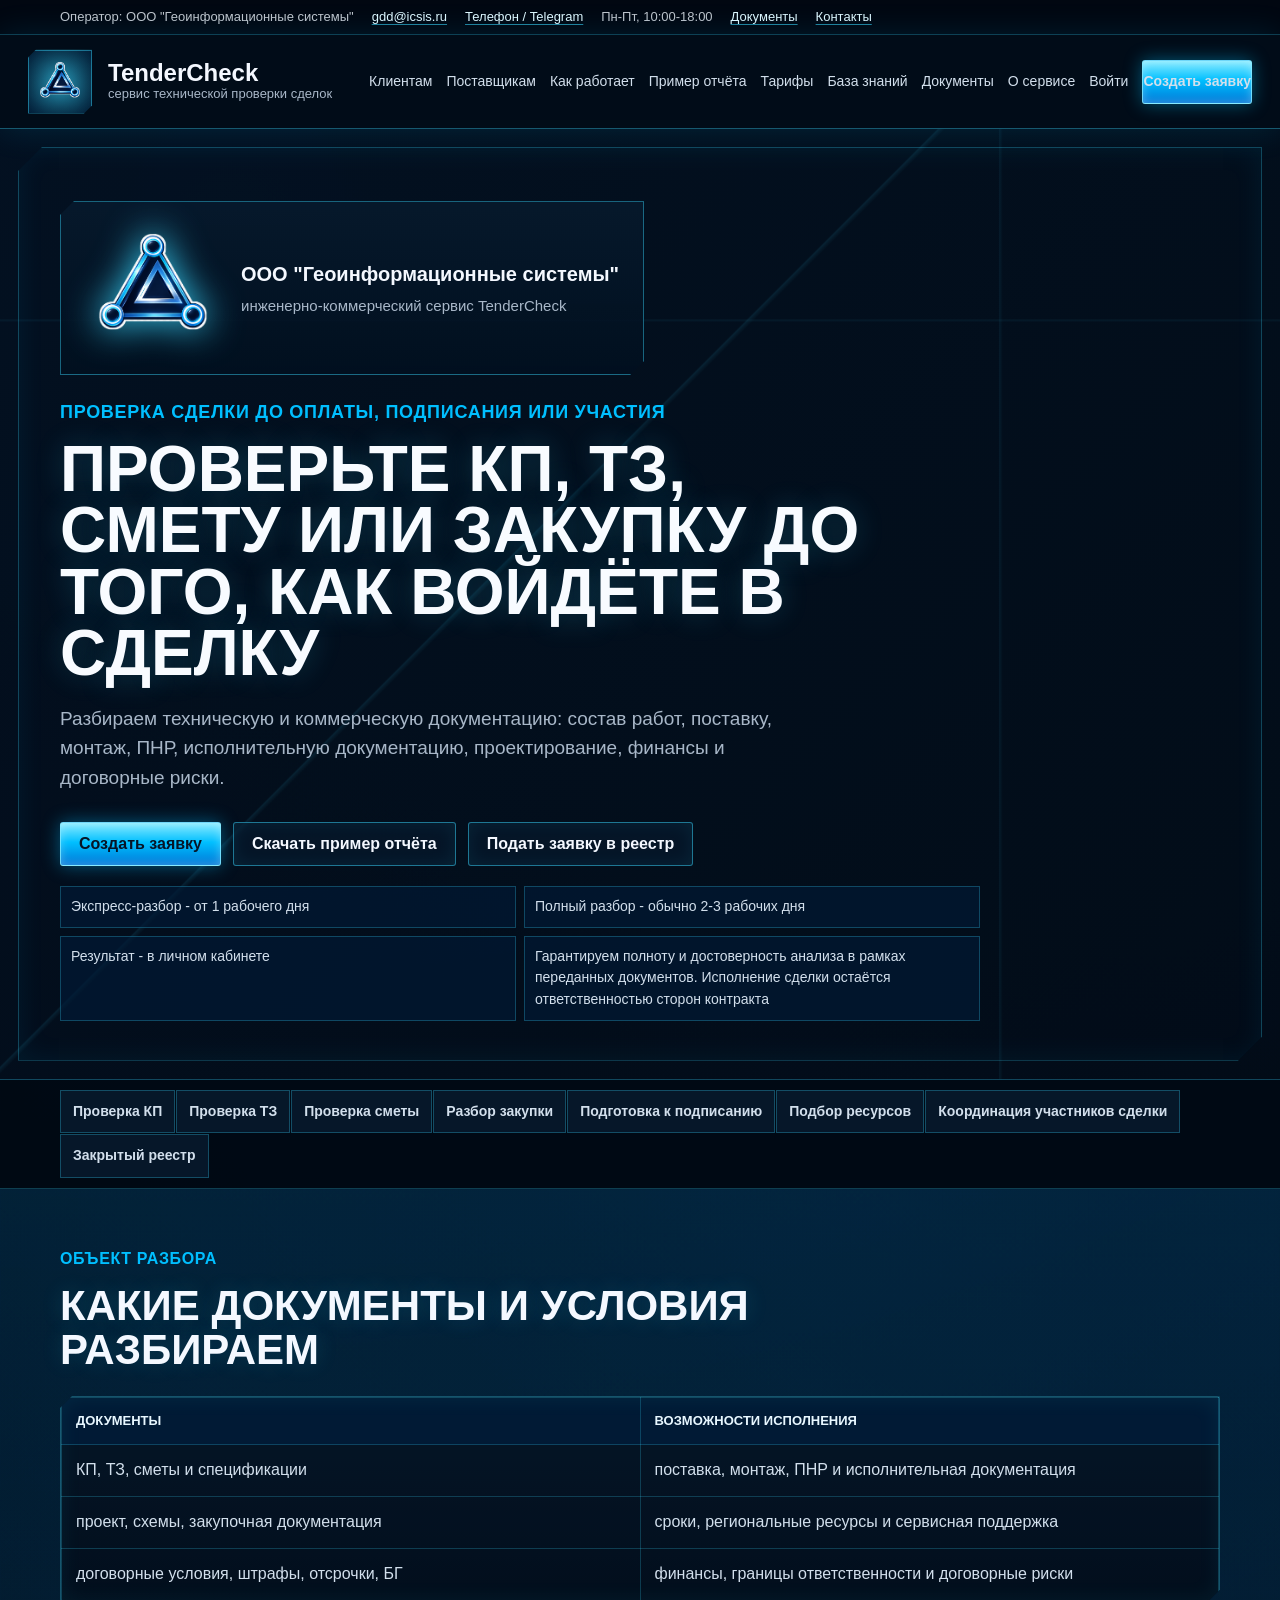
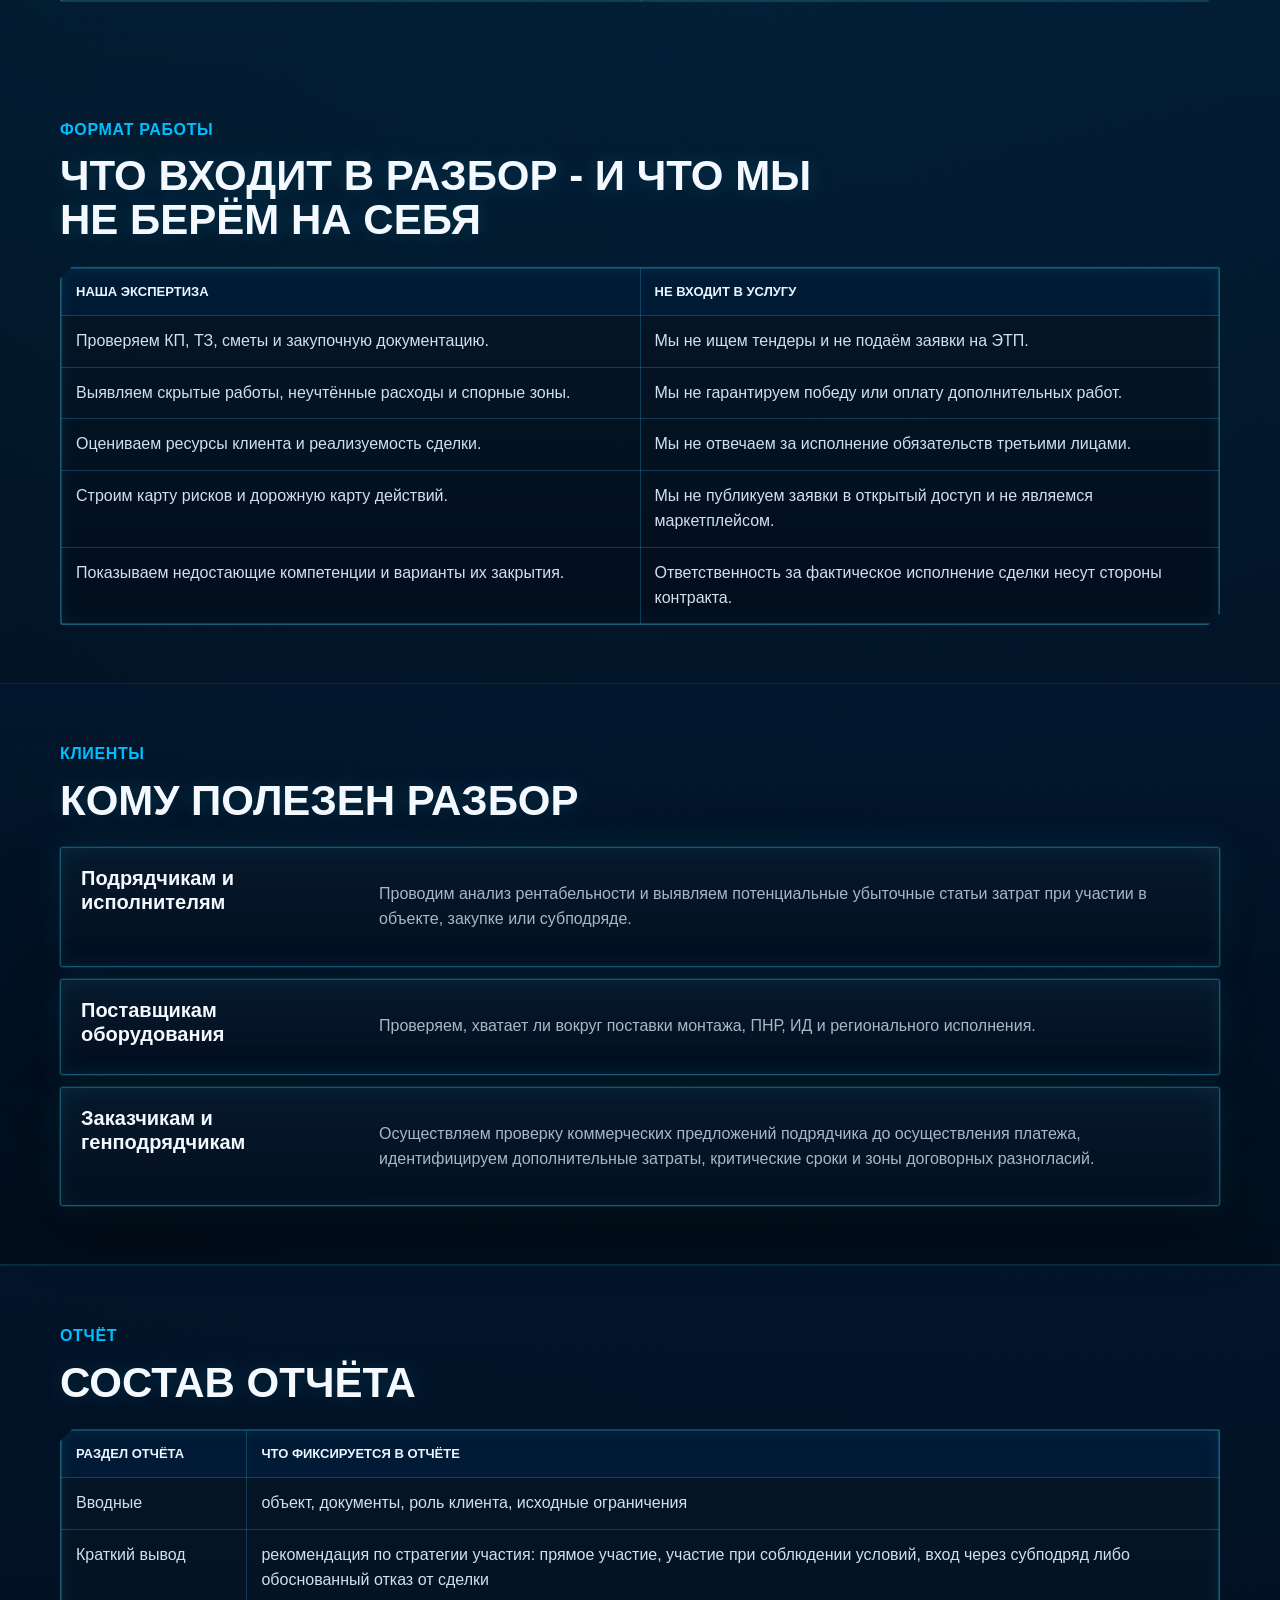
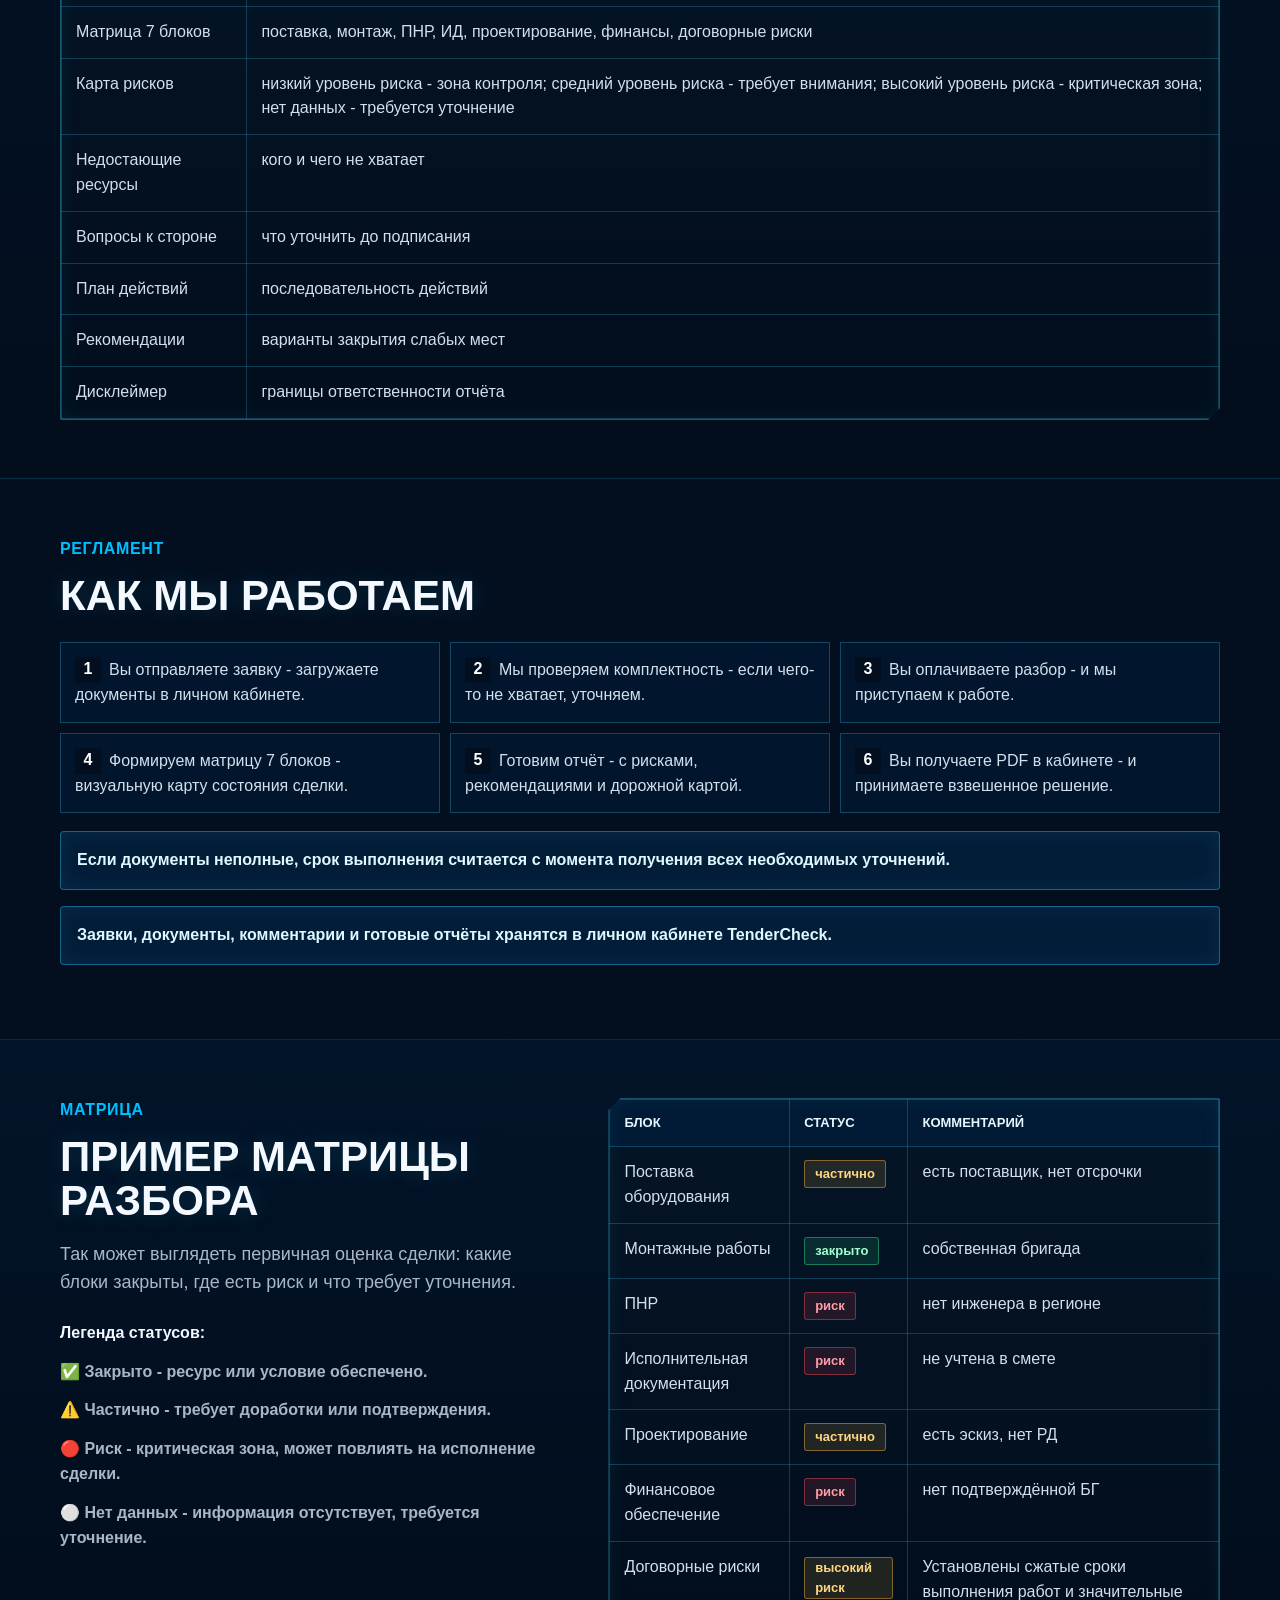
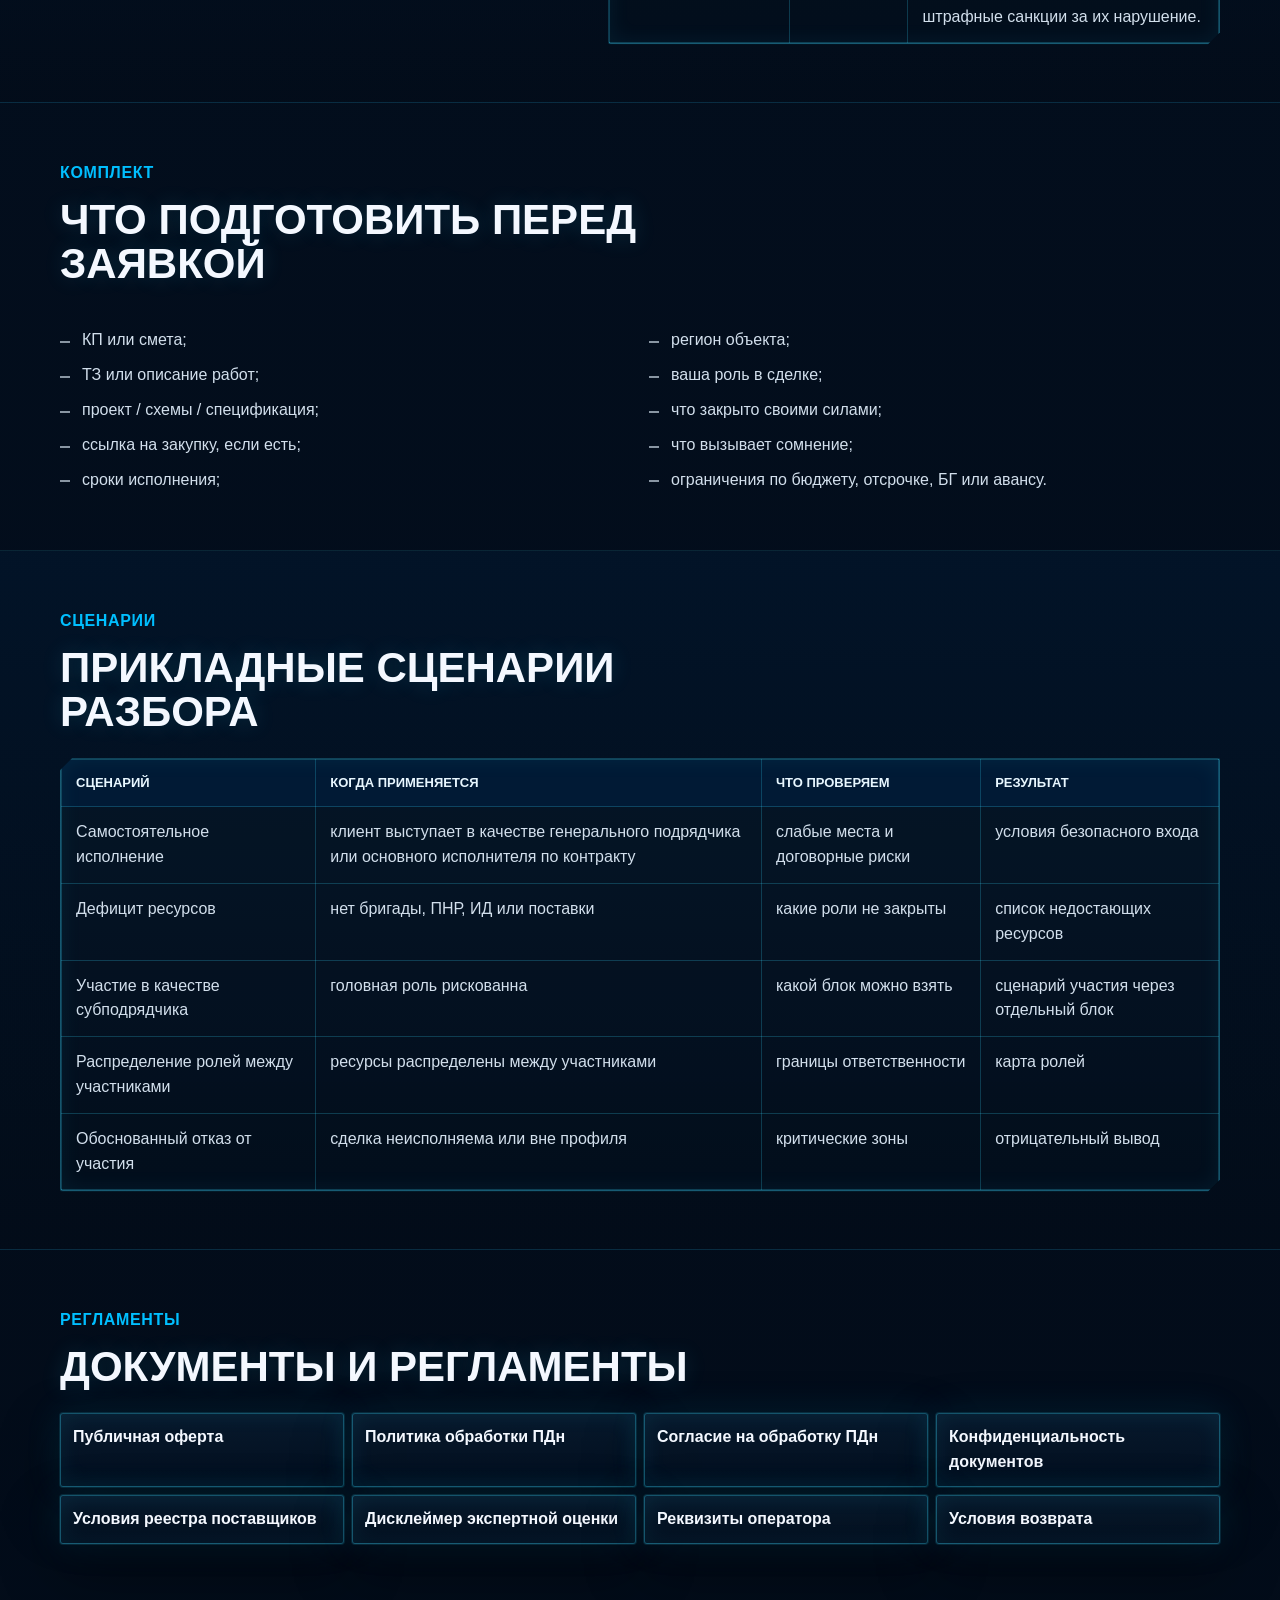
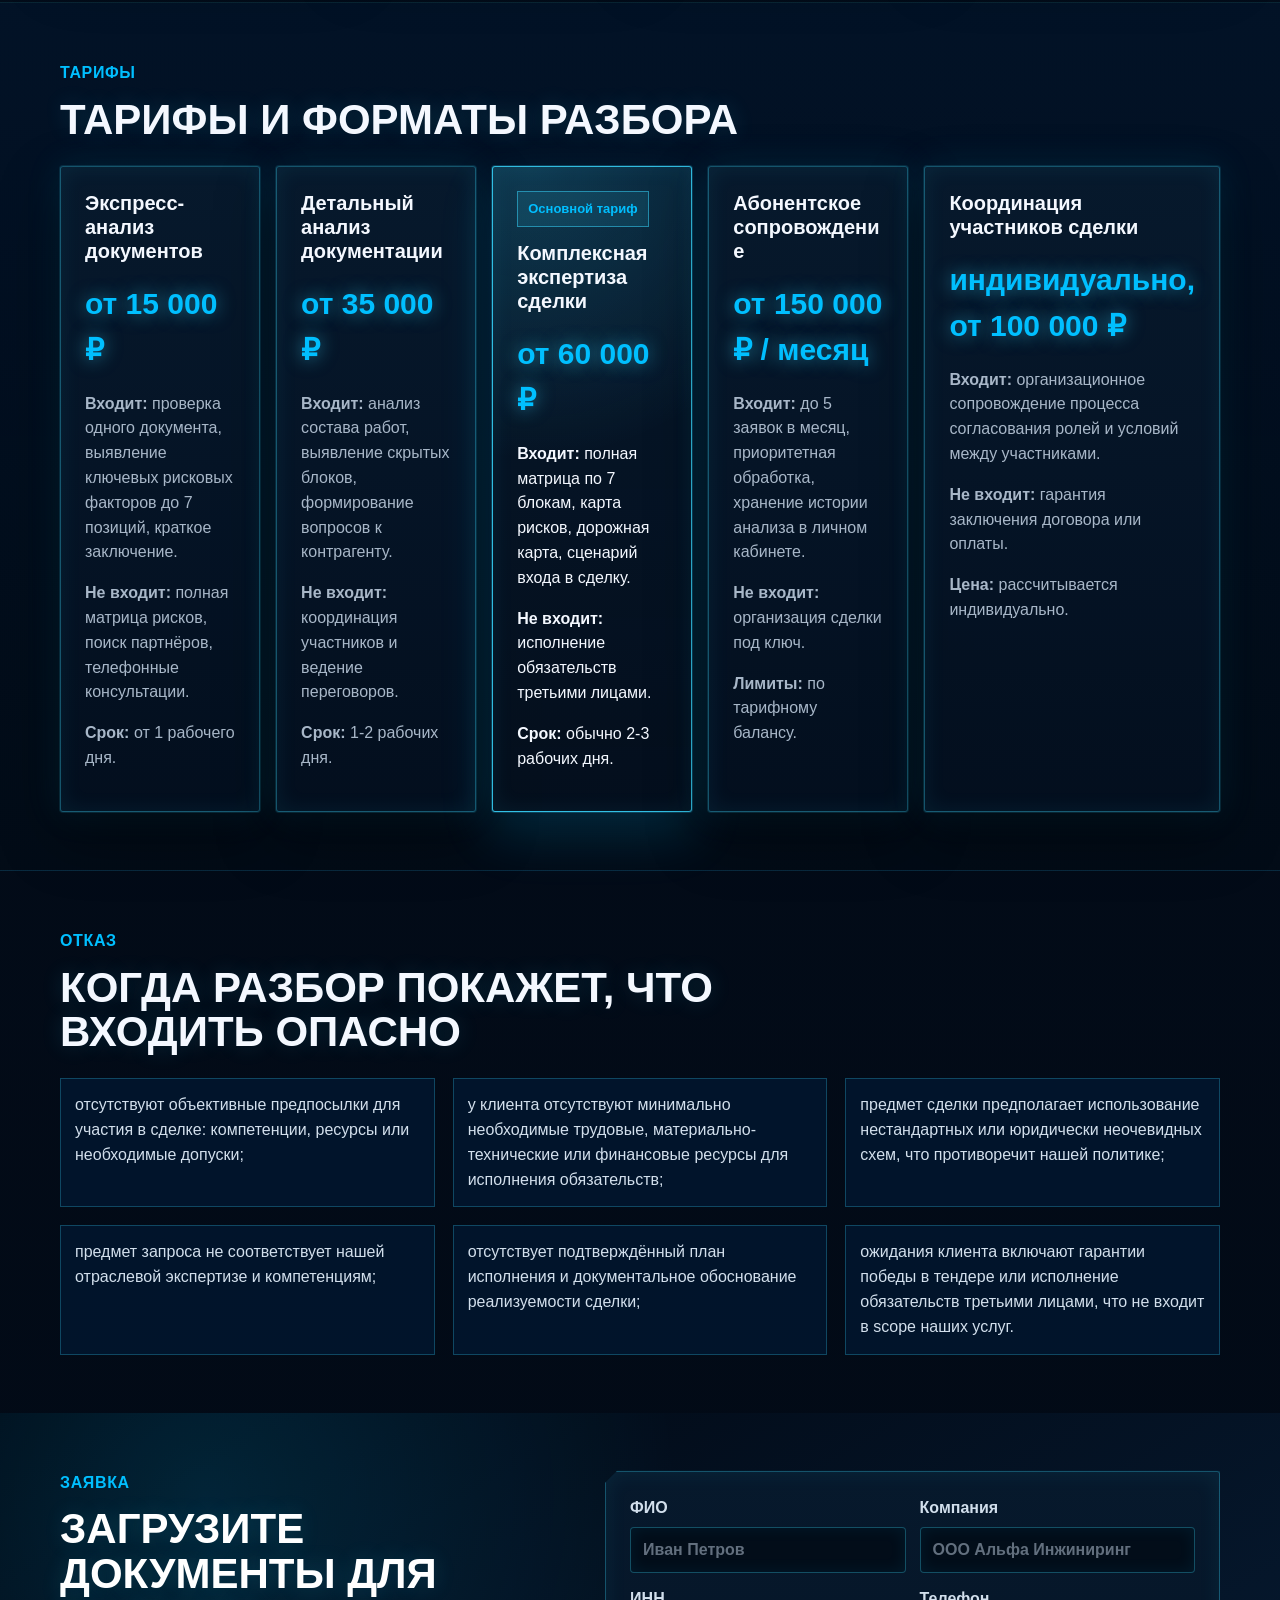
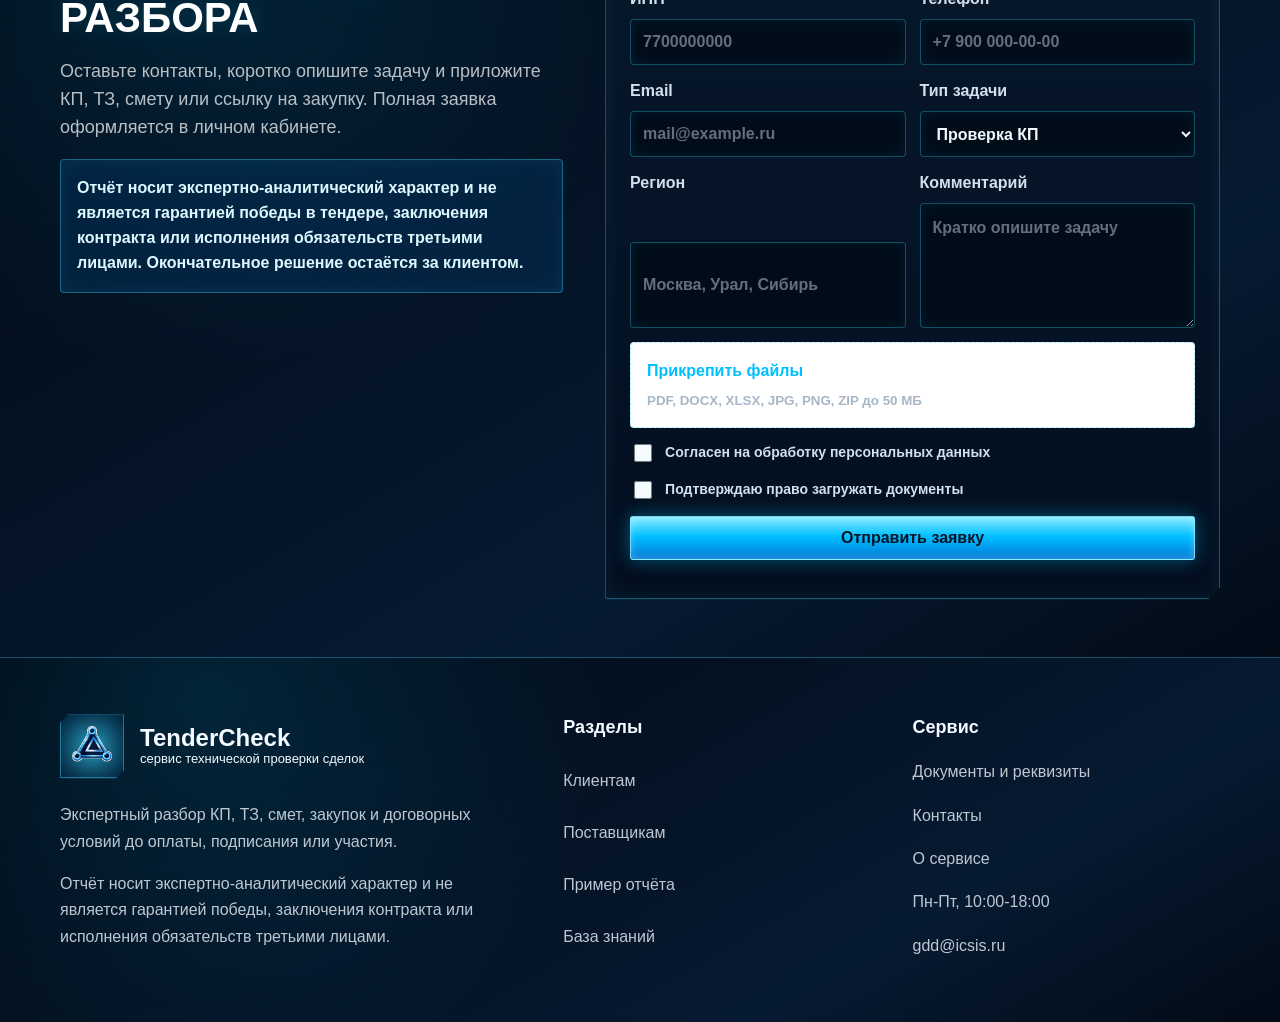
==== commit 33febe63: "Add files via upload" ====
--- a/index.html
+++ b/index.html
@@ -52,9 +52,9 @@
               <span>инженерно-коммерческий сервис TenderCheck</span>
             </div>
           </div>
-          <p class="eyebrow">Экспертный анализ сделок перед их подписанием</p>
-          <h1>Проверка КП, ТЗ, смет и закупок перед входом в сделку</h1>
-          <p class="lead">Разбираем техническую и коммерческую исполнимость: поставка, монтаж, ПНР, исполнительная документация, проектирование, финансы и договорные риски.</p>
+          <p class="eyebrow">Проверка сделки до оплаты, подписания или участия</p>
+          <h1>Проверьте КП, ТЗ, смету или закупку до того, как войдёте в сделку</h1>
+          <p class="lead">Разбираем техническую и коммерческую документацию: состав работ, поставку, монтаж, ПНР, исполнительную документацию, проектирование, финансы и договорные риски.</p>
           <div class="hero-actions">
             <a class="button primary" href="#upload">Создать заявку</a>
             <a class="button secondary" href="assets/demo-report.pdf">Скачать пример отчёта</a>
@@ -67,28 +67,6 @@
             <span>Гарантируем полноту и достоверность анализа в рамках переданных документов. Исполнение сделки остаётся ответственностью сторон контракта</span>
           </div>
         </div>
-        <aside class="summary-panel" aria-label="Сводка разбора">
-          <div class="summary-head">
-            <span>Сводка разбора</span>
-            <strong>TC-1042</strong>
-          </div>
-          <div class="summary-metrics">
-            <div><span>Готовность</span><strong>56%</strong></div>
-            <div><span>Риски</span><strong>3 красных</strong></div>
-            <div><span>Срок</span><strong>2 дня</strong></div>
-            <div><span>Отчёт</span><strong>PDF</strong></div>
-          </div>
-          <table class="service-table compact-table">
-            <tbody>
-              <tr><td>Поставка</td><td><span class="status yellow">частично</span></td></tr>
-              <tr><td>Монтаж</td><td><span class="status green">закрыто</span></td></tr>
-              <tr><td>ПНР</td><td><span class="status red">риск</span></td></tr>
-              <tr><td>ИД</td><td><span class="status red">риск</span></td></tr>
-              <tr><td>Финансы</td><td><span class="status red">риск</span></td></tr>
-            </tbody>
-          </table>
-          <a class="button secondary" href="assets/demo-report.pdf">Открыть PDF</a>
-        </aside>
       </div>
     </section>
 
@@ -107,10 +85,10 @@
 
     <section class="section" id="check">
       <div class="container">
-        <div class="section-heading"><p class="eyebrow">Предмет проверки</p><h2>Что проверяем в сделке</h2></div>
+        <div class="section-heading"><p class="eyebrow">Объект разбора</p><h2>Какие документы и условия разбираем</h2></div>
         <div class="service-table-wrap">
           <table class="service-table two-side-table">
-            <thead><tr><th>Документы</th><th>Исполнимость</th></tr></thead>
+            <thead><tr><th>Документы</th><th>Возможности исполнения</th></tr></thead>
             <tbody>
               <tr><td>КП, ТЗ, сметы и спецификации</td><td>поставка, монтаж, ПНР и исполнительная документация</td></tr>
               <tr><td>проект, схемы, закупочная документация</td><td>сроки, региональные ресурсы и сервисная поддержка</td></tr>
@@ -123,10 +101,10 @@
 
     <section class="section" id="scope">
       <div class="container">
-        <div class="section-heading"><p class="eyebrow">Границы сервиса</p><h2>Наша экспертиза и границы сервиса</h2></div>
+        <div class="section-heading"><p class="eyebrow">Формат работы</p><h2>Что входит в разбор - и что мы не берём на себя</h2></div>
         <div class="service-table-wrap">
           <table class="service-table two-side-table">
-            <thead><tr><th>Наша экспертиза</th><th>Границы сервиса</th></tr></thead>
+            <thead><tr><th>Наша экспертиза</th><th>Не входит в услугу</th></tr></thead>
             <tbody>
               <tr><td>Проверяем КП, ТЗ, сметы и закупочную документацию.</td><td>Мы не ищем тендеры и не подаём заявки на ЭТП.</td></tr>
               <tr><td>Выявляем скрытые работы, неучтённые расходы и спорные зоны.</td><td>Мы не гарантируем победу или оплату дополнительных работ.</td></tr>
@@ -141,7 +119,7 @@
 
     <section class="section muted" id="audience">
       <div class="container">
-        <div class="section-heading"><p class="eyebrow">Клиенты</p><h2>Кому мы помогаем</h2></div>
+        <div class="section-heading"><p class="eyebrow">Клиенты</p><h2>Кому полезен разбор</h2></div>
         <div class="service-list">
           <article><h3>Подрядчикам и исполнителям</h3><p>Проводим анализ рентабельности и выявляем потенциальные убыточные статьи затрат при участии в объекте, закупке или субподряде.</p></article>
           <article><h3>Поставщикам оборудования</h3><p>Проверяем, хватает ли вокруг поставки монтажа, ПНР, ИД и регионального исполнения.</p></article>
@@ -150,41 +128,12 @@
       </div>
     </section>
 
-    <section class="section" id="cabinet">
-      <div class="container two-column">
-        <div>
-          <p class="eyebrow">Кабинет</p>
-          <h2>Сервисный кабинет TenderCheck</h2>
-          <p class="section-copy">Все заявки, документы, комментарии, матрицы, отчёты и платежи хранятся в одном кабинете.</p>
-          <div class="portal-tile-grid">
-            <span>Новая заявка</span><span>Мои заявки</span><span>Документы по заявке</span><span>Карта состояния сделки</span><span>План действий</span><span>Заключения эксперта</span><span>Готовые отчёты</span><span>Тарифы и оплата</span><span>Запросить организацию сделки</span><span>Профиль компании</span>
-          </div>
-        </div>
-        <div class="interface-preview">
-          <div class="preview-sidebar"><span>Обзор</span><span>Заявки</span><span>Отчёты</span><span>Оплаты</span></div>
-          <div class="preview-main">
-            <div class="preview-toolbar"><strong>Мои заявки</strong><button>Скачать отчёт</button></div>
-            <table class="service-table compact-table">
-              <tbody>
-                <tr><td>TC-1042</td><td>СКУД склад</td><td><span class="status yellow">в работе</span></td></tr>
-                <tr><td>TC-1038</td><td>ПНР</td><td><span class="status red">уточнения</span></td></tr>
-                <tr><td>TC-1027</td><td>ОПС</td><td><span class="status green">отчёт</span></td></tr>
-              </tbody>
-            </table>
-            <div class="mini-matrix-list">
-              <span class="green">Монтаж</span><span class="yellow">Поставка</span><span class="red">ПНР</span><span class="red">ИД</span>
-            </div>
-          </div>
-        </div>
-      </div>
-    </section>
-
     <section class="section muted" id="report-composition">
       <div class="container">
         <div class="section-heading"><p class="eyebrow">Отчёт</p><h2>Состав отчёта</h2></div>
         <div class="service-table-wrap">
           <table class="service-table">
-            <thead><tr><th>Раздел отчёта</th><th>Что внутри</th></tr></thead>
+            <thead><tr><th>Раздел отчёта</th><th>Что фиксируется в отчёте</th></tr></thead>
             <tbody>
               <tr><td>Вводные</td><td>объект, документы, роль клиента, исходные ограничения</td></tr>
               <tr><td>Краткий вывод</td><td>рекомендация по стратегии участия: прямое участие, участие при соблюдении условий, вход через субподряд либо обоснованный отказ от сделки</td></tr>
@@ -213,6 +162,7 @@
           <li>Вы получаете PDF в кабинете - и принимаете взвешенное решение.</li>
         </ol>
         <p class="note-box">Если документы неполные, срок выполнения считается с момента получения всех необходимых уточнений.</p>
+        <p class="note-box cabinet-note">Заявки, документы, комментарии и готовые отчёты хранятся в личном кабинете TenderCheck.</p>
       </div>
     </section>
 
@@ -220,8 +170,8 @@
       <div class="container two-column matrix-section">
         <div>
           <p class="eyebrow">Матрица</p>
-          <h2>Карта состояния сделки</h2>
-          <p class="section-copy">Матрица не является гарантией исполнения. Она показывает состояние сделки на основании документов и данных, предоставленных клиентом.</p>
+          <h2>Пример матрицы разбора</h2>
+          <p class="section-copy">Так может выглядеть первичная оценка сделки: какие блоки закрыты, где есть риск и что требует уточнения.</p>
           <div class="legend"><strong>Легенда статусов:</strong><span>✅ Закрыто - ресурс или условие обеспечено.</span><span>⚠️ Частично - требует доработки или подтверждения.</span><span>🔴 Риск - критическая зона, может повлиять на исполнение сделки.</span><span>⚪ Нет данных - информация отсутствует, требуется уточнение.</span></div>
         </div>
         <div class="service-table-wrap">
@@ -299,11 +249,11 @@
 
     <section class="section muted" id="pricing">
       <div class="container">
-        <div class="section-heading"><p class="eyebrow">Тарифы</p><h2>Форматы работы</h2></div>
+        <div class="section-heading"><p class="eyebrow">Тарифы</p><h2>Тарифы и форматы разбора</h2></div>
         <div class="pricing-grid portal-pricing">
           <article class="price-card"><h3>Экспресс-анализ документов</h3><strong>от 15 000 ₽</strong><p><b>Входит:</b> проверка одного документа, выявление ключевых рисковых факторов до 7 позиций, краткое заключение.</p><p><b>Не входит:</b> полная матрица рисков, поиск партнёров, телефонные консультации.</p><p><b>Срок:</b> от 1 рабочего дня.</p></article>
           <article class="price-card"><h3>Детальный анализ документации</h3><strong>от 35 000 ₽</strong><p><b>Входит:</b> анализ состава работ, выявление скрытых блоков, формирование вопросов к контрагенту.</p><p><b>Не входит:</b> координация участников и ведение переговоров.</p><p><b>Срок:</b> 1-2 рабочих дня.</p></article>
-          <article class="price-card featured"><h3>Комплексная экспертиза сделки</h3><strong>от 60 000 ₽</strong><p><b>Входит:</b> полная матрица по 7 блокам, карта рисков, дорожная карта, сценарий входа в сделку.</p><p><b>Не входит:</b> исполнение обязательств третьими лицами.</p><p><b>Срок:</b> обычно 2-3 рабочих дня.</p></article>
+          <article class="price-card featured"><span class="tariff-badge">Основной тариф</span><h3>Комплексная экспертиза сделки</h3><strong>от 60 000 ₽</strong><p><b>Входит:</b> полная матрица по 7 блокам, карта рисков, дорожная карта, сценарий входа в сделку.</p><p><b>Не входит:</b> исполнение обязательств третьими лицами.</p><p><b>Срок:</b> обычно 2-3 рабочих дня.</p></article>
           <article class="price-card"><h3>Абонентское сопровождение</h3><strong>от 150 000 ₽ / месяц</strong><p><b>Входит:</b> до 5 заявок в месяц, приоритетная обработка, хранение истории анализа в личном кабинете.</p><p><b>Не входит:</b> организация сделки под ключ.</p><p><b>Лимиты:</b> по тарифному балансу.</p></article>
           <article class="price-card"><h3>Координация участников сделки</h3><strong>индивидуально, от 100 000 ₽</strong><p><b>Входит:</b> организационное сопровождение процесса согласования ролей и условий между участниками.</p><p><b>Не входит:</b> гарантия заключения договора или оплаты.</p><p><b>Цена:</b> рассчитывается индивидуально.</p></article>
         </div>
@@ -312,7 +262,7 @@
 
     <section class="section" id="refusal">
       <div class="container">
-        <div class="section-heading"><p class="eyebrow">Отказ</p><h2>Когда мы откажем в разборе или дадим отрицательный вывод</h2></div>
+        <div class="section-heading"><p class="eyebrow">Отказ</p><h2>Когда разбор покажет, что входить опасно</h2></div>
         <ul class="refusal-grid">
           <li>отсутствуют объективные предпосылки для участия в сделке: компетенции, ресурсы или необходимые допуски;</li>
           <li>у клиента отсутствуют минимально необходимые трудовые, материально-технические или финансовые ресурсы для исполнения обязательств;</li>
@@ -328,8 +278,8 @@
       <div class="container upload-layout">
         <div>
           <p class="eyebrow">Заявка</p>
-          <h2>Создать заявку на разбор</h2>
-          <p class="section-copy">Форма отправляется на backend-эндпоинт <code>/api/applications</code>. Файлы должны храниться в приватном контуре, доступ проверяется по роли, скачивания логируются.</p>
+          <h2>Загрузите документы для разбора</h2>
+          <p class="section-copy">Оставьте контакты, коротко опишите задачу и приложите КП, ТЗ, смету или ссылку на закупку. Полная заявка оформляется в личном кабинете.</p>
           <p class="disclaimer">Отчёт носит экспертно-аналитический характер и не является гарантией победы в тендере, заключения контракта или исполнения обязательств третьими лицами. Окончательное решение остаётся за клиентом.</p>
         </div>
         <form class="upload-form" data-api-form data-endpoint="/api/applications" data-success="Заявка создана. Статус: ожидает оплаты или принята при активном тарифе.">
@@ -355,9 +305,9 @@
 
   <footer class="site-footer portal-footer">
     <div class="container footer-grid">
-      <div><a class="brand footer-brand" href="index.html"><img src="assets/img/logo-clean.png" alt=""><span><strong>TenderCheck</strong><small>сервис технической проверки сделок</small></span></a><p>Документы опубликованы в рабочей редакции. Перед оплатой услуги клиент принимает актуальную редакцию оферты и согласий.</p></div>
-      <nav><a href="clients.html">Клиентам</a><a href="suppliers.html">Поставщикам</a><a href="report.html">Пример отчёта</a><a href="knowledge.html">База знаний</a></nav>
-      <nav><a href="legal.html">Документы</a><a href="about.html">О сервисе</a><a href="contacts.html">Контакты</a><a href="login.html">Вход</a></nav>
+      <div><a class="brand footer-brand" href="index.html"><img src="assets/img/logo-clean.png" alt=""><span><strong>TenderCheck</strong><small>сервис технической проверки сделок</small></span></a><p>Экспертный разбор КП, ТЗ, смет, закупок и договорных условий до оплаты, подписания или участия.</p><p class="footer-disclaimer">Отчёт носит экспертно-аналитический характер и не является гарантией победы, заключения контракта или исполнения обязательств третьими лицами.</p></div>
+      <nav><strong>Разделы</strong><a href="clients.html">Клиентам</a><a href="suppliers.html">Поставщикам</a><a href="report.html">Пример отчёта</a><a href="knowledge.html">База знаний</a></nav>
+      <nav><strong>Сервис</strong><a href="legal.html">Документы и реквизиты</a><a href="contacts.html">Контакты</a><a href="about.html">О сервисе</a><span>Пн-Пт, 10:00-18:00</span><a href="mailto:gdd@icsis.ru">gdd@icsis.ru</a></nav>
     </div>
   </footer>
   <script src="assets/js/app.js"></script>
--- a/assets/css/styles.css
+++ b/assets/css/styles.css
@@ -2944,3 +2944,215 @@
     font-size: 30px;
   }
 }
+
+/* TenderCheck homepage refinement: denser brand, cleaner hero, stricter service tone. */
+.portal-header .site-header,
+.site-header {
+  min-height: 94px;
+  padding-top: 10px;
+  padding-bottom: 10px;
+}
+
+.brand {
+  gap: 16px;
+}
+
+.brand img {
+  width: 64px;
+  height: 64px;
+}
+
+.brand strong {
+  font-size: 24px;
+  line-height: 1;
+}
+
+.brand small {
+  font-size: 13px;
+  line-height: 1.25;
+}
+
+.eyebrow,
+.hero .eyebrow,
+.portal-upload .eyebrow,
+.upload-section .eyebrow {
+  color: var(--cyan);
+  font-size: 16px;
+  font-weight: 900;
+  letter-spacing: .04em;
+}
+
+.portal-hero {
+  position: relative;
+  overflow: hidden;
+}
+
+.portal-hero::after {
+  content: "";
+  position: absolute;
+  inset: 0;
+  pointer-events: none;
+  background:
+    linear-gradient(135deg, transparent 0 42%, rgba(56, 216, 255, .22) 42.1%, transparent 42.4%),
+    linear-gradient(90deg, transparent 0 78%, rgba(56, 216, 255, .16) 78.1%, transparent 78.35%),
+    linear-gradient(180deg, transparent 0 20%, rgba(56, 216, 255, .16) 20.1%, transparent 20.35%);
+  opacity: .42;
+}
+
+.portal-hero-grid {
+  position: relative;
+  z-index: 1;
+  grid-template-columns: minmax(0, 920px);
+  justify-content: start;
+}
+
+.portal-hero-copy {
+  max-width: 920px;
+}
+
+.hero-brand-panel {
+  min-height: 132px;
+  padding: 18px 24px;
+  gap: 20px;
+}
+
+.hero-brand-panel img {
+  width: 136px;
+  height: 136px;
+}
+
+.hero-brand-panel strong {
+  font-size: 20px;
+}
+
+.hero-brand-panel span {
+  font-size: 15px;
+}
+
+.portal-hero .eyebrow {
+  font-size: 18px;
+}
+
+.price-card.featured {
+  position: relative;
+  color: var(--ink);
+  border-color: rgba(56, 216, 255, .86);
+  background:
+    radial-gradient(circle at 18% 0%, rgba(56, 216, 255, .18), transparent 44%),
+    linear-gradient(180deg, rgba(6, 24, 44, .98), rgba(4, 15, 29, .96));
+  box-shadow: 0 0 0 1px rgba(56, 216, 255, .2), 0 22px 54px rgba(0, 191, 255, .16);
+}
+
+.price-card.featured h3,
+.price-card.featured p,
+.price-card.featured b {
+  color: var(--ink);
+}
+
+.tariff-badge {
+  display: inline-flex;
+  margin-bottom: 14px;
+  padding: 7px 10px;
+  border: 1px solid rgba(56, 216, 255, .5);
+  color: var(--cyan);
+  background: rgba(56, 216, 255, .1);
+  font-size: 13px;
+  font-weight: 900;
+}
+
+.cabinet-note {
+  margin-top: 14px;
+}
+
+.footer-grid {
+  gap: 42px;
+}
+
+.site-footer {
+  padding: 56px 0;
+  font-size: 16px;
+}
+
+.site-footer p,
+.site-footer a,
+.site-footer span {
+  font-size: 16px;
+  line-height: 1.65;
+}
+
+.site-footer nav strong {
+  color: #f4f8ff;
+  font-size: 18px;
+  font-weight: 900;
+}
+
+.footer-disclaimer {
+  margin-top: 14px;
+  color: rgba(244, 248, 255, .68);
+}
+
+@media (max-width: 1040px) {
+  .portal-header .site-header,
+  .site-header {
+    min-height: 82px;
+  }
+
+  .brand img {
+    width: 54px;
+    height: 54px;
+  }
+}
+
+@media (max-width: 767px) {
+  .portal-header .site-header,
+  .site-header {
+    min-height: 68px;
+    padding-top: 8px;
+    padding-bottom: 8px;
+  }
+
+  .brand {
+    gap: 10px;
+  }
+
+  .brand img {
+    width: 46px;
+    height: 46px;
+  }
+
+  .brand strong {
+    font-size: 20px;
+  }
+
+  .brand small {
+    display: none;
+  }
+
+  .hero-brand-panel {
+    grid-template-columns: 92px 1fr;
+    min-height: auto;
+    padding: 14px;
+  }
+
+  .hero-brand-panel img {
+    width: 92px;
+    height: 92px;
+  }
+
+  .hero-brand-panel strong {
+    font-size: 17px;
+  }
+
+  .hero-brand-panel span {
+    font-size: 13px;
+  }
+
+  .portal-hero .eyebrow,
+  .eyebrow {
+    font-size: 15px;
+  }
+
+  .site-footer {
+    padding: 42px 0;
+  }
+}
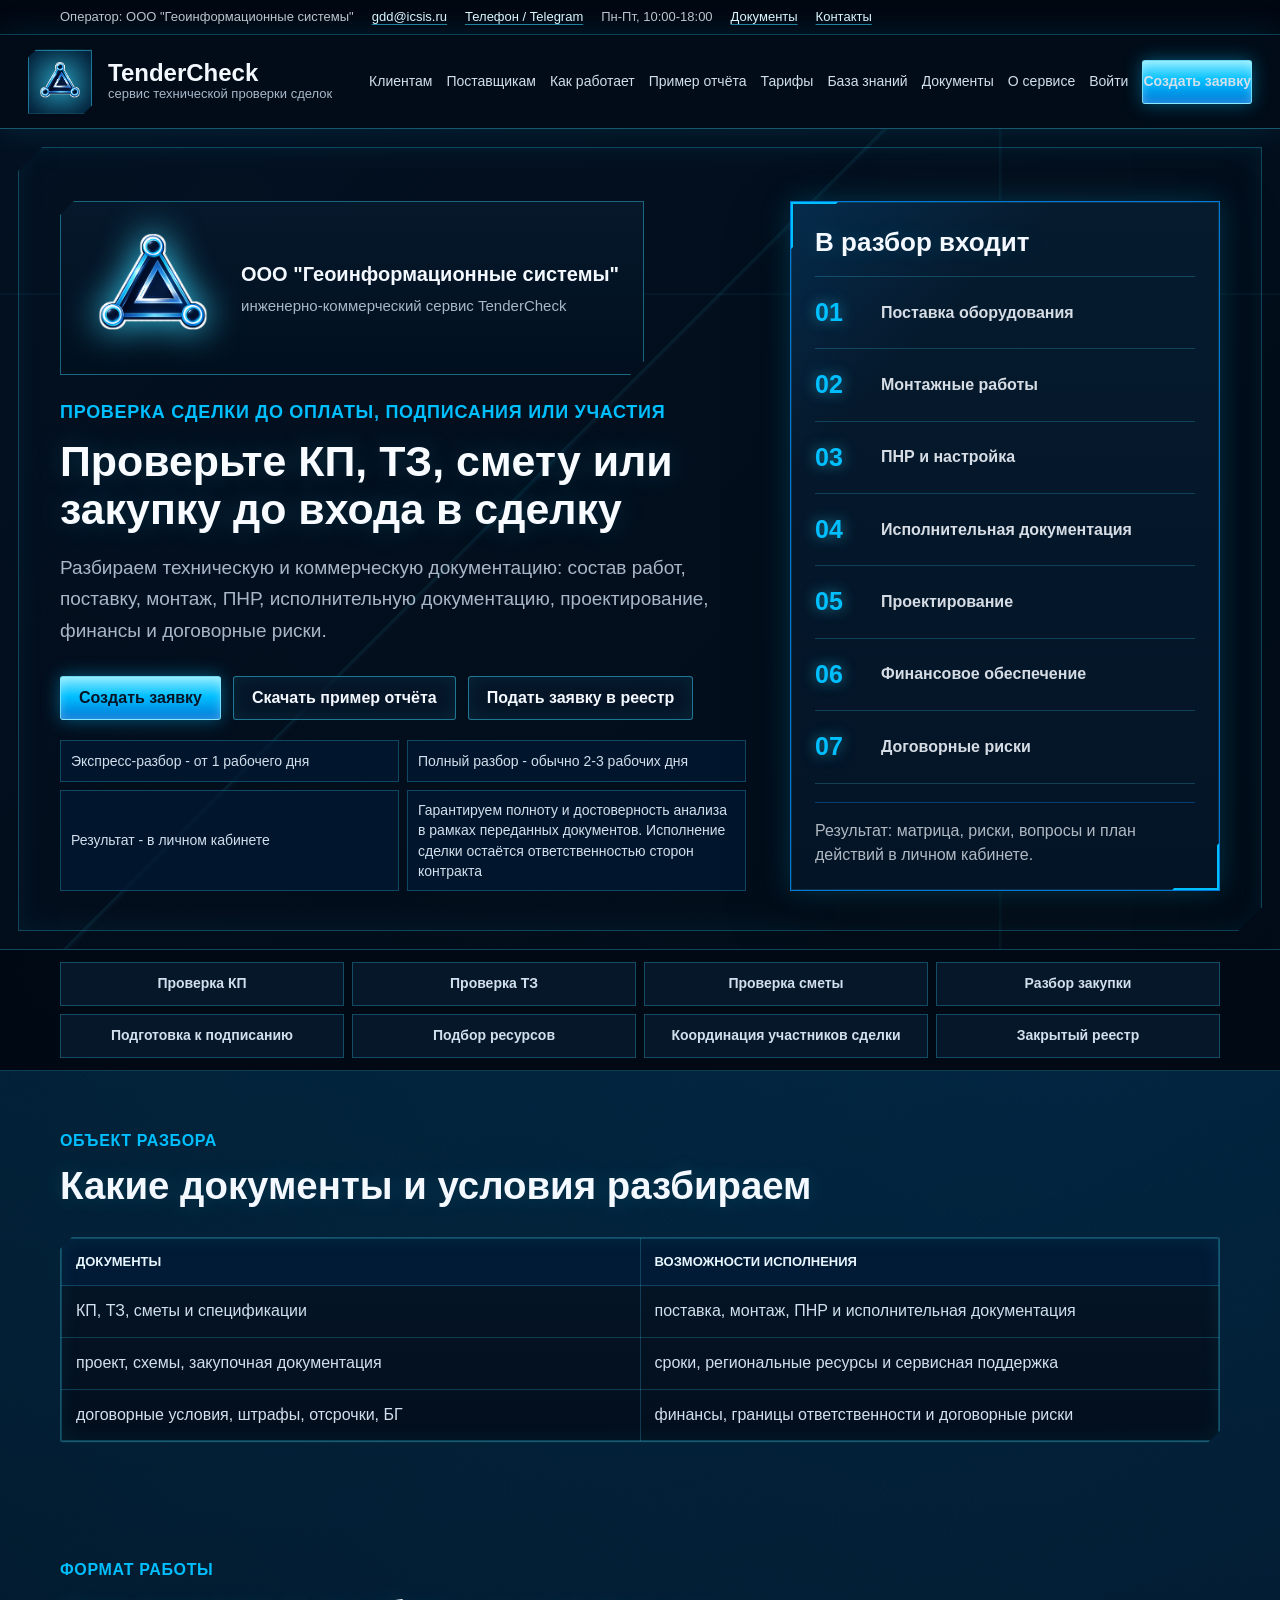
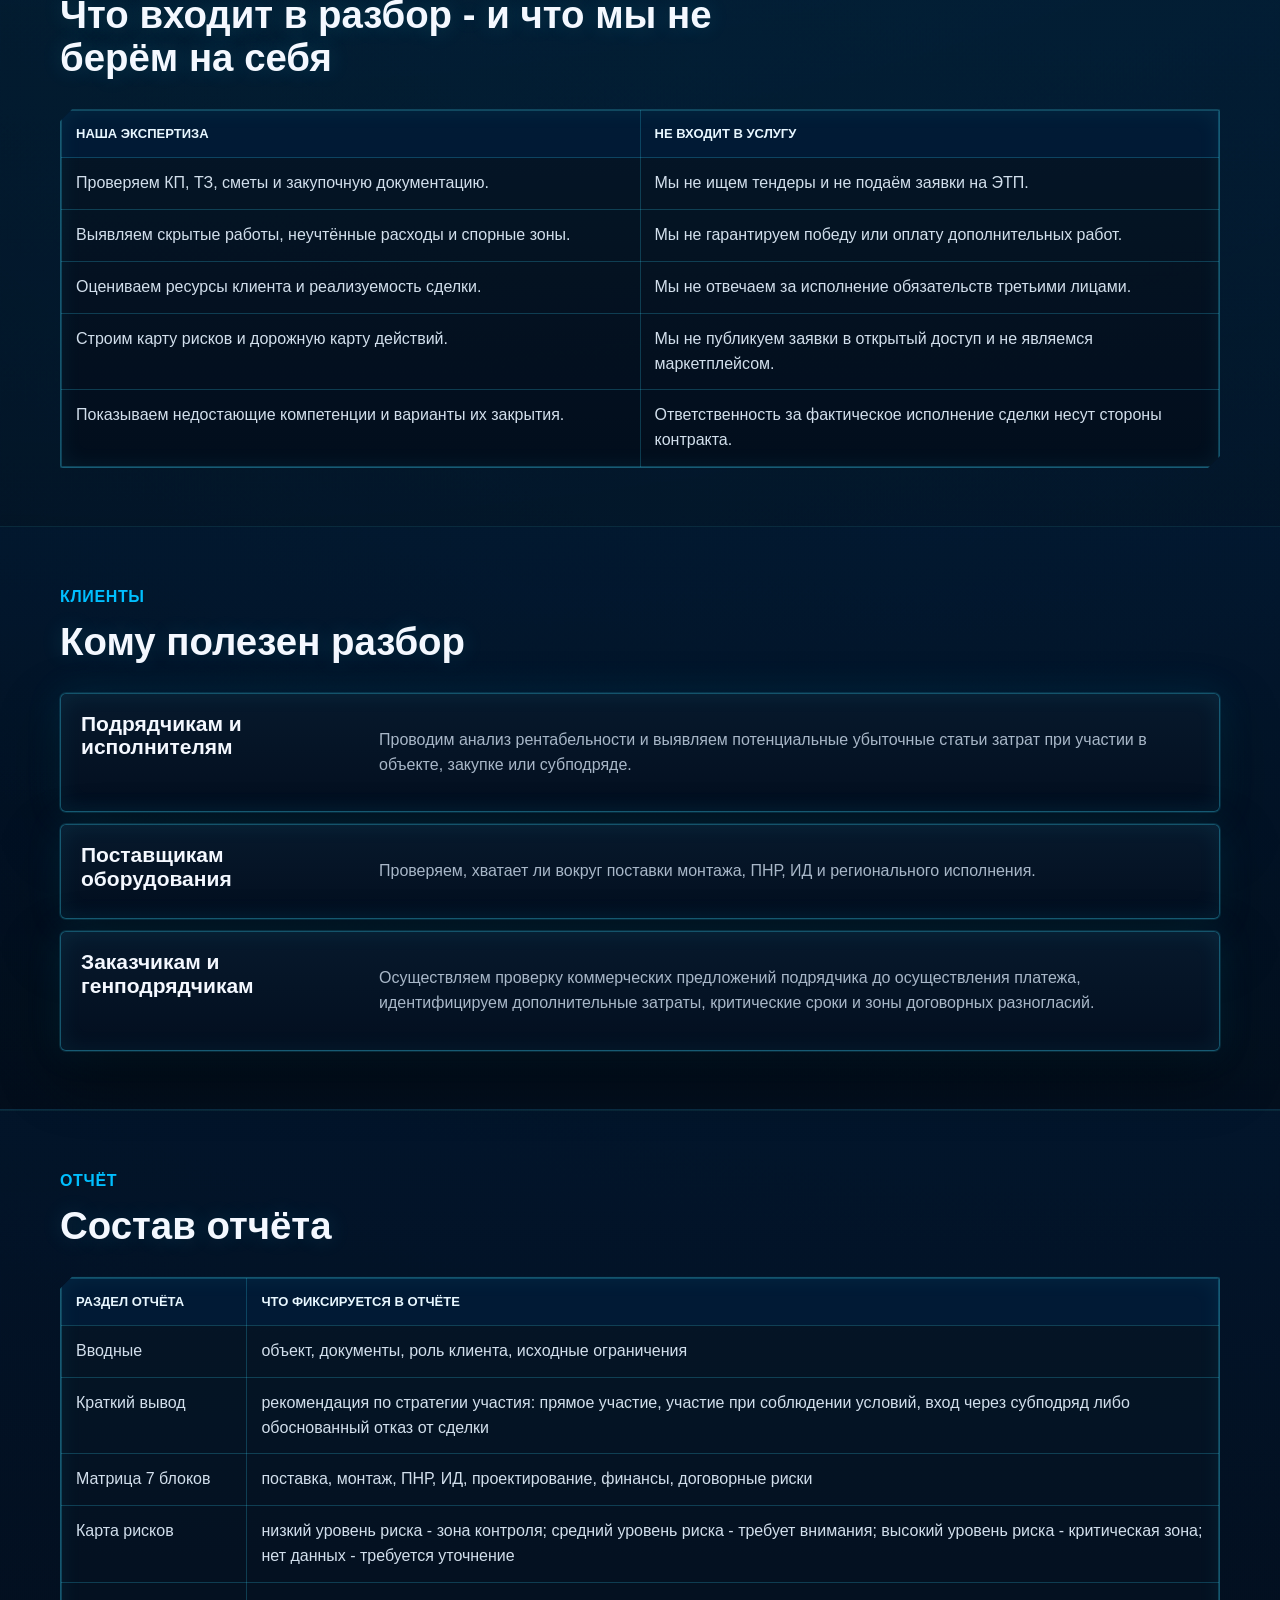
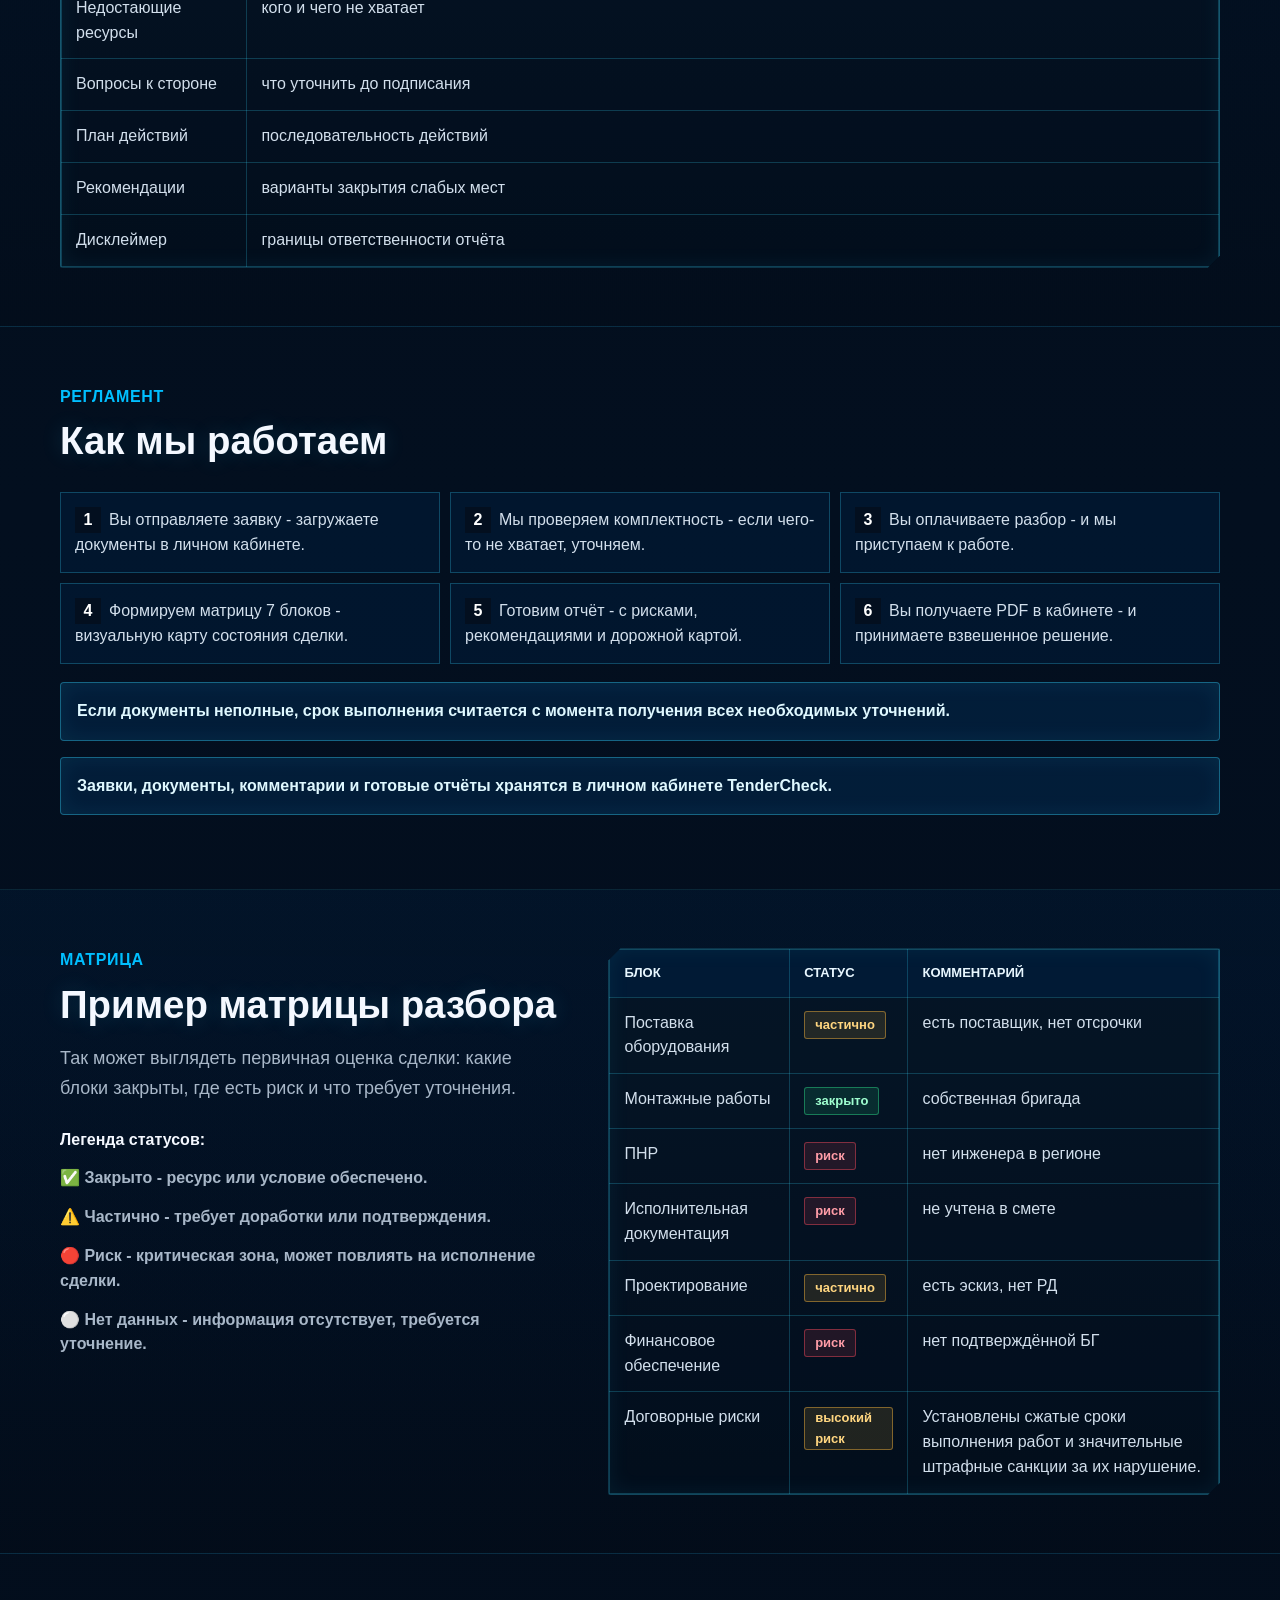
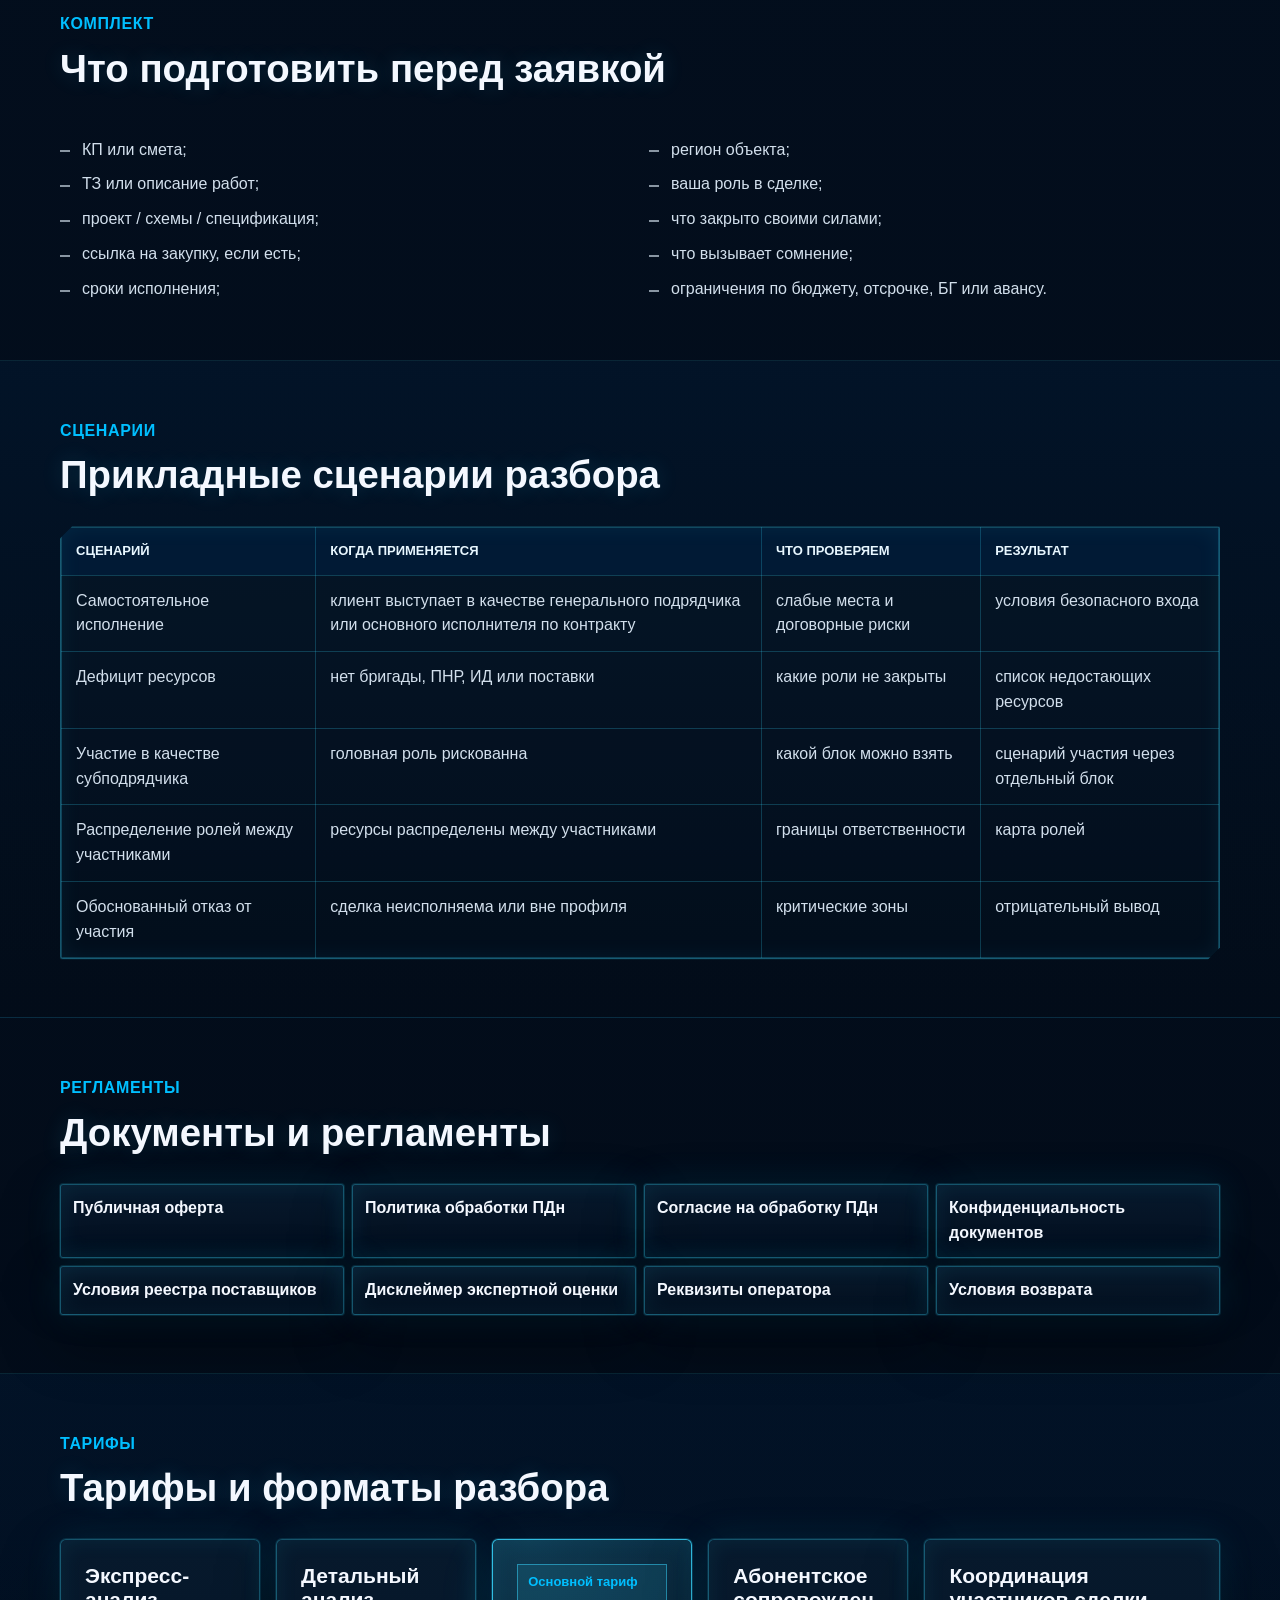
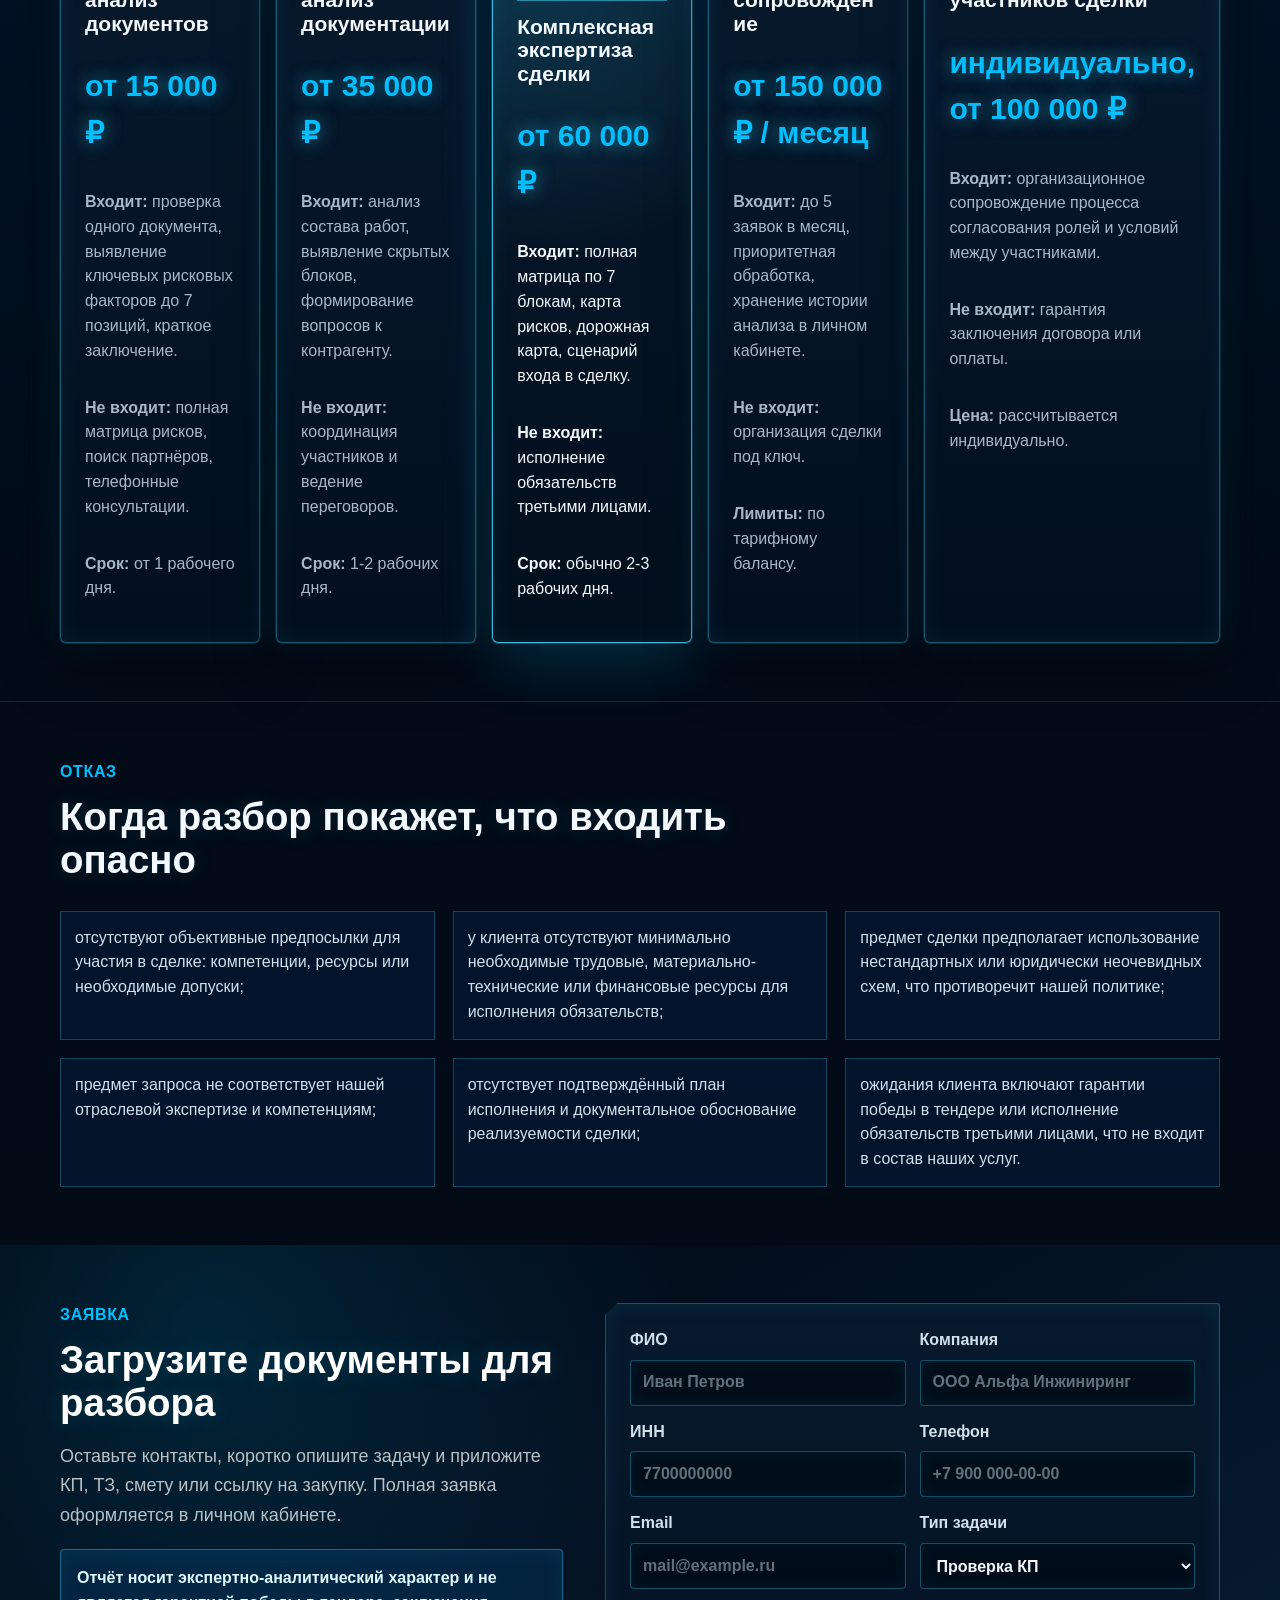
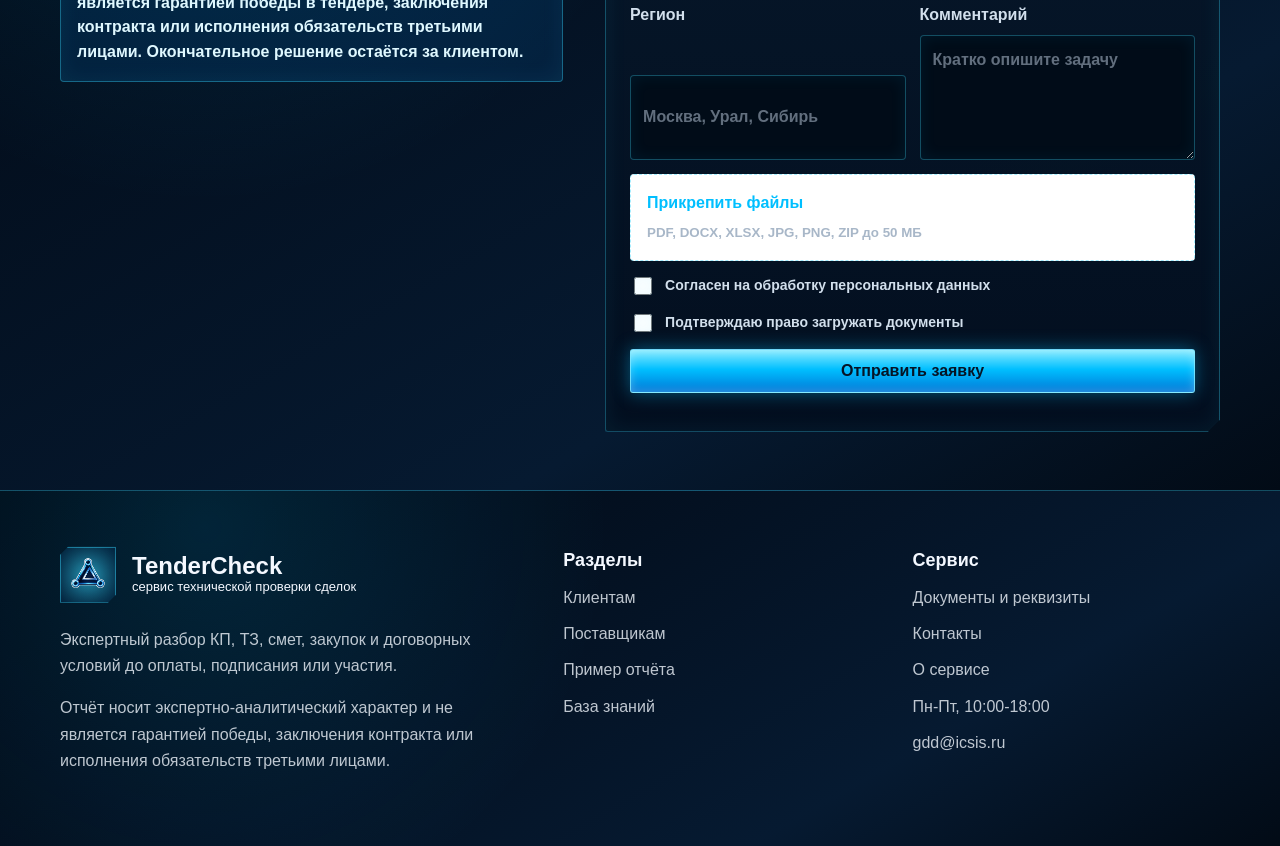
==== commit 08bd65ad: "Add files via upload" ====
--- a/index.html
+++ b/index.html
@@ -53,7 +53,7 @@
             </div>
           </div>
           <p class="eyebrow">Проверка сделки до оплаты, подписания или участия</p>
-          <h1>Проверьте КП, ТЗ, смету или закупку до того, как войдёте в сделку</h1>
+          <h1>Проверьте КП, ТЗ, смету или закупку до входа в сделку</h1>
           <p class="lead">Разбираем техническую и коммерческую документацию: состав работ, поставку, монтаж, ПНР, исполнительную документацию, проектирование, финансы и договорные риски.</p>
           <div class="hero-actions">
             <a class="button primary" href="#upload">Создать заявку</a>
@@ -67,6 +67,19 @@
             <span>Гарантируем полноту и достоверность анализа в рамках переданных документов. Исполнение сделки остаётся ответственностью сторон контракта</span>
           </div>
         </div>
+        <aside class="hero-check-panel" aria-label="7 блоков проверки">
+          <h2>В разбор входит</h2>
+          <ol>
+            <li><span>01</span>Поставка оборудования</li>
+            <li><span>02</span>Монтажные работы</li>
+            <li><span>03</span>ПНР и настройка</li>
+            <li><span>04</span>Исполнительная документация</li>
+            <li><span>05</span>Проектирование</li>
+            <li><span>06</span>Финансовое обеспечение</li>
+            <li><span>07</span>Договорные риски</li>
+          </ol>
+          <p>Результат: матрица, риски, вопросы и план действий в личном кабинете.</p>
+        </aside>
       </div>
     </section>
 
@@ -269,7 +282,7 @@
           <li>предмет сделки предполагает использование нестандартных или юридически неочевидных схем, что противоречит нашей политике;</li>
           <li>предмет запроса не соответствует нашей отраслевой экспертизе и компетенциям;</li>
           <li>отсутствует подтверждённый план исполнения и документальное обоснование реализуемости сделки;</li>
-          <li>ожидания клиента включают гарантии победы в тендере или исполнение обязательств третьими лицами, что не входит в scope наших услуг.</li>
+          <li>ожидания клиента включают гарантии победы в тендере или исполнение обязательств третьими лицами, что не входит в состав наших услуг.</li>
         </ul>
       </div>
     </section>
--- a/assets/css/styles.css
+++ b/assets/css/styles.css
@@ -3156,3 +3156,565 @@
     padding: 42px 0;
   }
 }
+
+/* Hero service panel: functional right column, no synthetic metrics. */
+.portal-hero-grid {
+  grid-template-columns: minmax(0, 1fr) minmax(360px, 430px);
+  align-items: center;
+  gap: 44px;
+}
+
+.portal-hero-copy {
+  max-width: 820px;
+}
+
+.hero-check-panel {
+  position: relative;
+  align-self: center;
+  width: 100%;
+  padding: 26px 24px 22px;
+  color: #f4f8ff;
+  border: 1px solid #0078d7;
+  background:
+    linear-gradient(135deg, rgba(0, 120, 215, .18), transparent 24%),
+    linear-gradient(180deg, #061b2e, #031426);
+  box-shadow:
+    0 0 0 1px rgba(56, 216, 255, .14) inset,
+    0 0 28px rgba(0, 191, 255, .22),
+    0 22px 58px rgba(0, 0, 0, .34);
+  overflow: hidden;
+}
+
+.hero-check-panel::before,
+.hero-check-panel::after {
+  content: "";
+  position: absolute;
+  width: 46px;
+  height: 46px;
+  pointer-events: none;
+}
+
+.hero-check-panel::before {
+  top: -1px;
+  left: -1px;
+  border-top: 3px solid var(--cyan);
+  border-left: 3px solid var(--cyan);
+  clip-path: polygon(0 0, 100% 0, 0 100%);
+}
+
+.hero-check-panel::after {
+  right: -1px;
+  bottom: -1px;
+  border-right: 3px solid var(--cyan);
+  border-bottom: 3px solid var(--cyan);
+  clip-path: polygon(100% 0, 100% 100%, 0 100%);
+}
+
+.hero-check-panel h2 {
+  margin: 0 0 18px;
+  color: #f4f8ff;
+  font-size: 28px;
+}
+
+.hero-check-panel ol {
+  display: grid;
+  gap: 0;
+  margin: 0;
+  padding: 0;
+  list-style: none;
+  border-top: 1px solid rgba(56, 216, 255, .24);
+}
+
+.hero-check-panel li {
+  display: grid;
+  grid-template-columns: 58px 1fr;
+  align-items: center;
+  min-height: 50px;
+  padding: 10px 0;
+  border-bottom: 1px solid rgba(56, 216, 255, .22);
+  color: rgba(244, 248, 255, .88);
+  font-weight: 800;
+}
+
+.hero-check-panel li span {
+  color: var(--cyan);
+  font-size: 25px;
+  font-weight: 900;
+  text-shadow: 0 0 14px rgba(56, 216, 255, .58);
+}
+
+.hero-check-panel p {
+  margin: 18px 0 0;
+  padding-top: 16px;
+  color: rgba(244, 248, 255, .72);
+  border-top: 1px solid rgba(0, 120, 215, .42);
+  line-height: 1.55;
+}
+
+@media (max-width: 1040px) {
+  .portal-hero-grid {
+    grid-template-columns: minmax(0, 1fr) minmax(330px, 380px);
+    gap: 28px;
+  }
+
+  .hero-check-panel {
+    padding: 22px 20px 20px;
+  }
+}
+
+@media (max-width: 767px) {
+  .portal-hero-grid {
+    grid-template-columns: 1fr;
+  }
+
+  .hero-check-panel {
+    margin-top: 8px;
+    padding: 18px 16px 16px;
+  }
+
+  .hero-check-panel h2 {
+    font-size: 23px;
+  }
+
+  .hero-check-panel li {
+    grid-template-columns: 48px 1fr;
+    min-height: 44px;
+    font-size: 14px;
+  }
+
+  .hero-check-panel li span {
+    font-size: 21px;
+  }
+}
+
+/* Align the right hero panel with the full height of the left hero content. */
+.portal-hero-grid {
+  align-items: stretch;
+}
+
+.hero-check-panel {
+  align-self: stretch;
+  display: flex;
+  flex-direction: column;
+  min-height: 100%;
+}
+
+.hero-check-panel ol {
+  display: flex;
+  flex-direction: column;
+  flex: 1;
+}
+
+.hero-check-panel li {
+  min-height: 0;
+  flex: 1;
+}
+
+.hero-check-panel p {
+  margin-top: 18px;
+}
+
+@media (max-width: 767px) {
+  .portal-hero-grid {
+    align-items: start;
+  }
+
+  .hero-check-panel {
+    align-self: auto;
+    min-height: auto;
+  }
+
+  .hero-check-panel ol {
+    flex: initial;
+  }
+
+  .hero-check-panel li {
+    flex: initial;
+    min-height: 44px;
+  }
+}
+
+/* Final hero readability and symmetric quick directions. */
+.portal-hero h1 {
+  max-width: 720px;
+  font-size: clamp(42px, 3.6vw, 56px);
+  line-height: 1.1;
+  font-weight: 850;
+  letter-spacing: 0;
+  text-transform: none;
+}
+
+.direction-strip-inner {
+  display: grid;
+  grid-template-columns: repeat(4, minmax(0, 1fr));
+  gap: 8px;
+  padding-top: 12px;
+  padding-bottom: 12px;
+  overflow: visible;
+}
+
+.direction-strip a {
+  display: flex;
+  align-items: center;
+  justify-content: center;
+  min-height: 44px;
+  padding: 10px 12px;
+  text-align: center;
+  white-space: normal;
+}
+
+@media (max-width: 1040px) {
+  .direction-strip-inner {
+    grid-template-columns: repeat(2, minmax(0, 1fr));
+  }
+}
+
+@media (max-width: 767px) {
+  .portal-hero h1 {
+    font-size: 34px;
+    line-height: 1.14;
+  }
+
+  .direction-strip-inner {
+    grid-template-columns: 1fr;
+    overflow: visible;
+  }
+}
+
+/* Global polish pass: calmer typography, consistent grids, fewer accidental overflows. */
+html {
+  overflow-x: hidden;
+}
+
+body,
+button,
+input,
+select,
+textarea {
+  font-family: "Roboto", "Segoe UI", Arial, sans-serif;
+}
+
+h1,
+h2,
+h3,
+.brand strong,
+.eyebrow,
+.main-nav,
+.button {
+  font-family: "Roboto", "Segoe UI", Arial, sans-serif;
+}
+
+h1,
+h2,
+h3,
+.portal-hero h1,
+.page-hero h1,
+.hero-content h1,
+.app-topbar h1,
+.auth-form h1 {
+  text-transform: none;
+  letter-spacing: 0;
+  line-height: 1.12;
+}
+
+.portal-hero h1 {
+  max-width: 760px;
+  font-size: clamp(40px, 3.35vw, 54px);
+  font-weight: 800;
+}
+
+.page-hero h1,
+.hero-content h1 {
+  max-width: 920px;
+  font-size: clamp(38px, 4vw, 58px);
+}
+
+h2 {
+  font-size: clamp(30px, 3vw, 42px);
+  font-weight: 800;
+}
+
+h3 {
+  font-size: 21px;
+  font-weight: 800;
+}
+
+.section-heading {
+  margin-bottom: 30px;
+}
+
+.section-heading h2 {
+  max-width: 980px;
+}
+
+.eyebrow {
+  margin-bottom: 10px;
+  text-transform: uppercase;
+  letter-spacing: .04em;
+}
+
+.lead,
+.section-copy,
+.page-hero .lead {
+  max-width: 780px;
+  line-height: 1.65;
+}
+
+.portal-hero .lead {
+  max-width: 760px;
+}
+
+.hero-actions {
+  gap: 12px;
+}
+
+.button,
+.nav-cta,
+.mobile-quick-cta {
+  min-height: 44px;
+  display: inline-flex;
+  align-items: center;
+  justify-content: center;
+  line-height: 1.2;
+  white-space: normal;
+  text-align: center;
+}
+
+.service-marks {
+  display: grid;
+  grid-template-columns: repeat(2, minmax(0, 1fr));
+  gap: 8px;
+}
+
+.service-marks span {
+  min-height: 42px;
+  display: flex;
+  align-items: center;
+  line-height: 1.45;
+}
+
+.direction-strip-inner {
+  max-width: 1160px;
+}
+
+.direction-strip a {
+  min-width: 0;
+  font-size: 14px;
+  font-weight: 800;
+  line-height: 1.25;
+}
+
+.hero-check-panel {
+  min-width: 0;
+}
+
+.hero-check-panel h2 {
+  font-size: 26px;
+  line-height: 1.15;
+}
+
+.hero-check-panel li {
+  gap: 8px;
+  line-height: 1.25;
+}
+
+.feature-card,
+.price-card,
+.app-panel,
+.metric-grid article,
+.case-card,
+.legal-content article,
+.service-list article,
+.artifact-card,
+.faq-card,
+.contact-card {
+  border-radius: 6px;
+}
+
+.price-card,
+.service-list article {
+  min-height: auto;
+}
+
+.pricing-grid,
+.portal-pricing {
+  align-items: stretch;
+}
+
+.price-card {
+  display: flex;
+  flex-direction: column;
+}
+
+.price-card p {
+  line-height: 1.55;
+}
+
+.service-table-wrap,
+.matrix-table,
+.service-table {
+  max-width: 100%;
+}
+
+.service-table-wrap {
+  overflow-x: auto;
+}
+
+.service-table,
+.matrix-table {
+  border-collapse: collapse;
+}
+
+.service-table th,
+.service-table td,
+.matrix-table th,
+.matrix-table td {
+  line-height: 1.55;
+  vertical-align: top;
+}
+
+.upload-form input,
+.upload-form select,
+.upload-form textarea,
+.auth-form input,
+.filter-row input,
+.filter-row select {
+  min-width: 0;
+  max-width: 100%;
+}
+
+.form-grid,
+.portal-columns,
+.two-column,
+.app-grid,
+.detail-grid,
+.metric-grid,
+.service-list,
+.pricing-grid,
+.portal-pricing {
+  min-width: 0;
+}
+
+.site-footer .brand img {
+  width: 56px;
+  height: 56px;
+}
+
+.site-footer nav {
+  align-content: start;
+}
+
+@media (max-width: 1199px) {
+  .portal-hero-grid {
+    grid-template-columns: minmax(0, 1fr) minmax(320px, 380px);
+    gap: 28px;
+  }
+
+  .portal-hero h1 {
+    font-size: clamp(36px, 4.2vw, 48px);
+  }
+}
+
+@media (max-width: 920px) {
+  .portal-hero-grid,
+  .two-column,
+  .upload-layout,
+  .app-grid {
+    grid-template-columns: 1fr;
+  }
+
+  .hero-check-panel {
+    align-self: auto;
+  }
+}
+
+@media (max-width: 767px) {
+  .container {
+    width: min(100% - 28px, 1160px);
+  }
+
+  .portal-hero {
+    padding-top: 28px;
+  }
+
+  .portal-hero h1,
+  .page-hero h1,
+  .hero-content h1 {
+    font-size: 32px;
+    line-height: 1.16;
+  }
+
+  h2 {
+    font-size: 27px;
+    line-height: 1.18;
+  }
+
+  h3 {
+    font-size: 19px;
+  }
+
+  .hero-actions,
+  .service-marks,
+  .direction-strip-inner,
+  .pricing-grid,
+  .portal-pricing,
+  .service-list,
+  .metric-grid,
+  .detail-grid,
+  .form-grid,
+  .portal-columns {
+    grid-template-columns: 1fr;
+  }
+
+  .hero-actions .button {
+    width: 100%;
+  }
+
+  .direction-strip a {
+    min-height: 42px;
+  }
+
+  .service-table,
+  .matrix-table {
+    min-width: 640px;
+  }
+
+  .mobile-card-table {
+    min-width: 0;
+  }
+}
+
+/* Mobile table correction: keep page width stable even when a table is not wrapped. */
+@media (max-width: 767px) {
+  .service-table {
+    min-width: 0;
+    width: 100%;
+  }
+
+  .matrix-table {
+    display: block;
+    width: 100%;
+    min-width: 0;
+    overflow-x: auto;
+  }
+
+  .matrix-table thead,
+  .matrix-table tbody,
+  .matrix-table tr {
+    width: max-content;
+    min-width: 100%;
+  }
+}
+
+/* Header cleanup: mobile quick CTA must never float in the desktop header. */
+.site-header > .mobile-quick-cta,
+.portal-header .site-header > .mobile-quick-cta {
+  display: none;
+}
+
+@media (max-width: 767px) {
+  .site-header > .mobile-quick-cta,
+  .portal-header .site-header > .mobile-quick-cta {
+    display: inline-flex;
+  }
+}
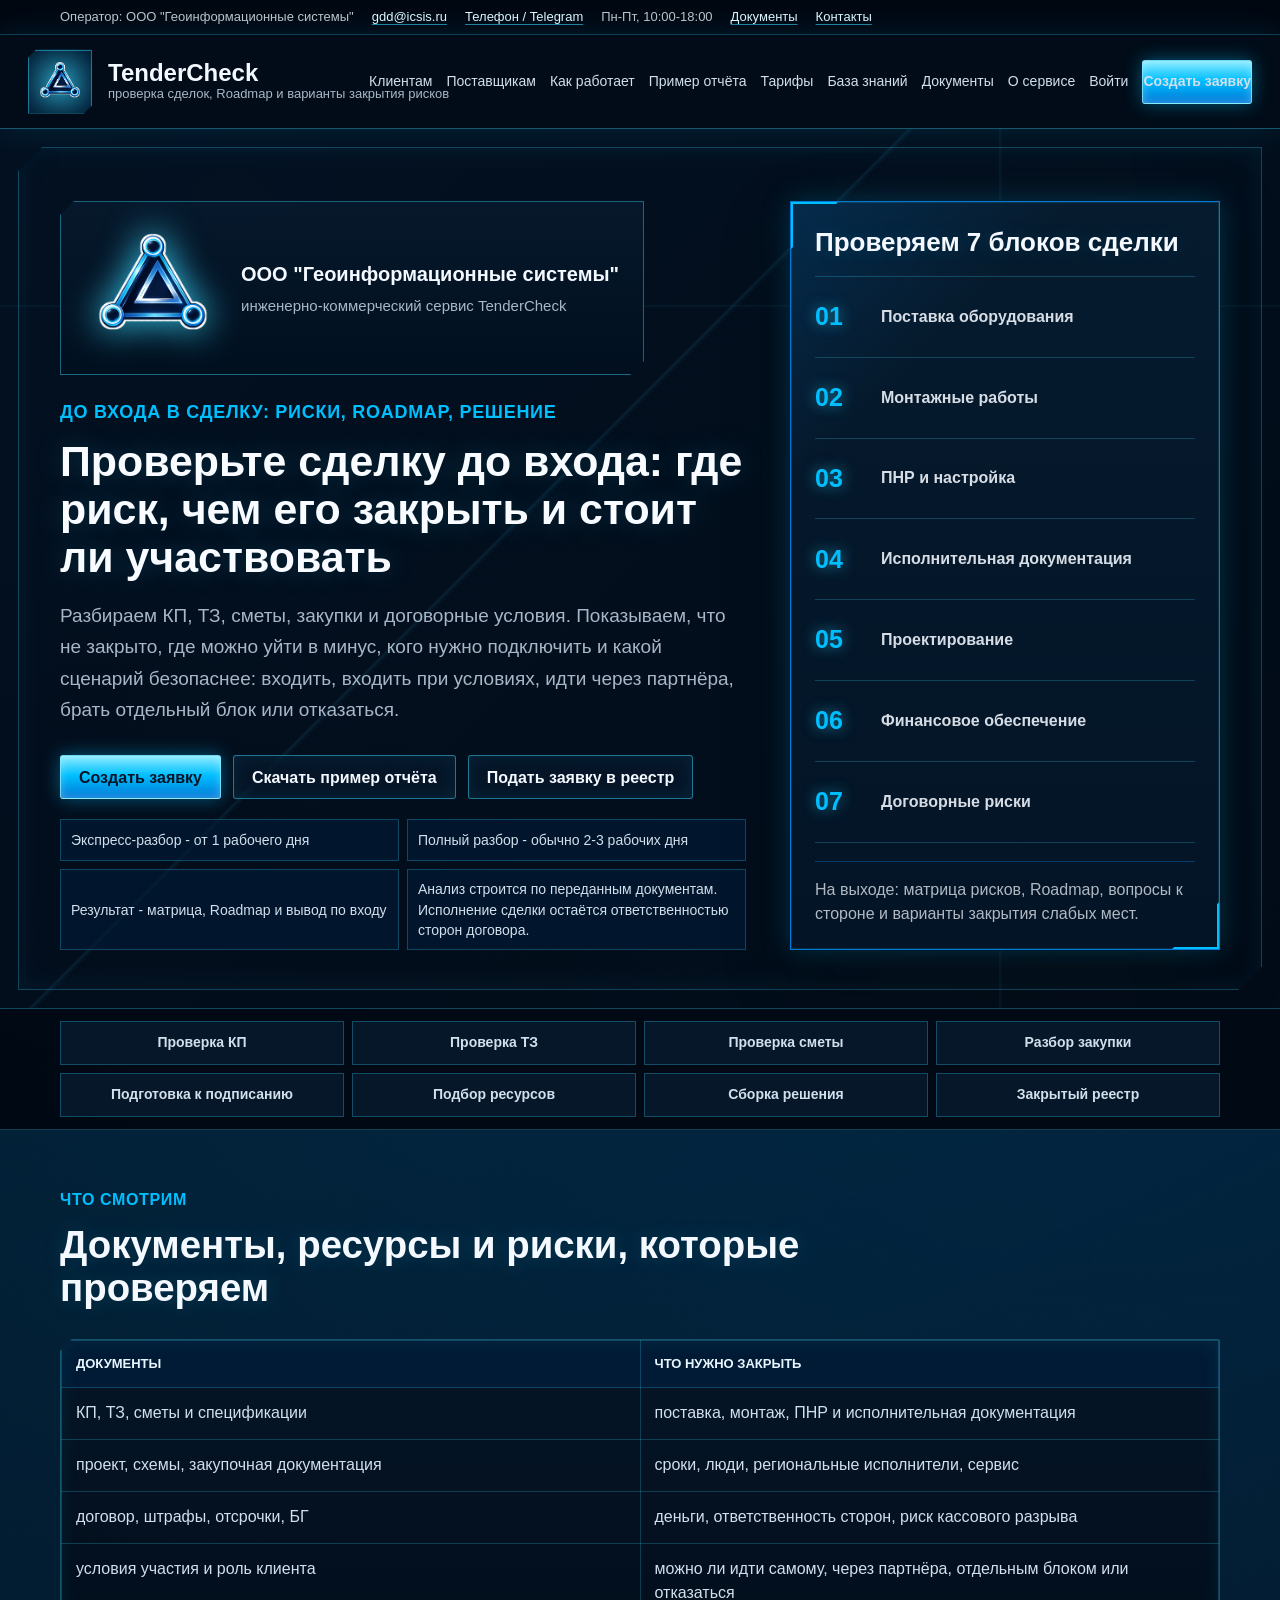
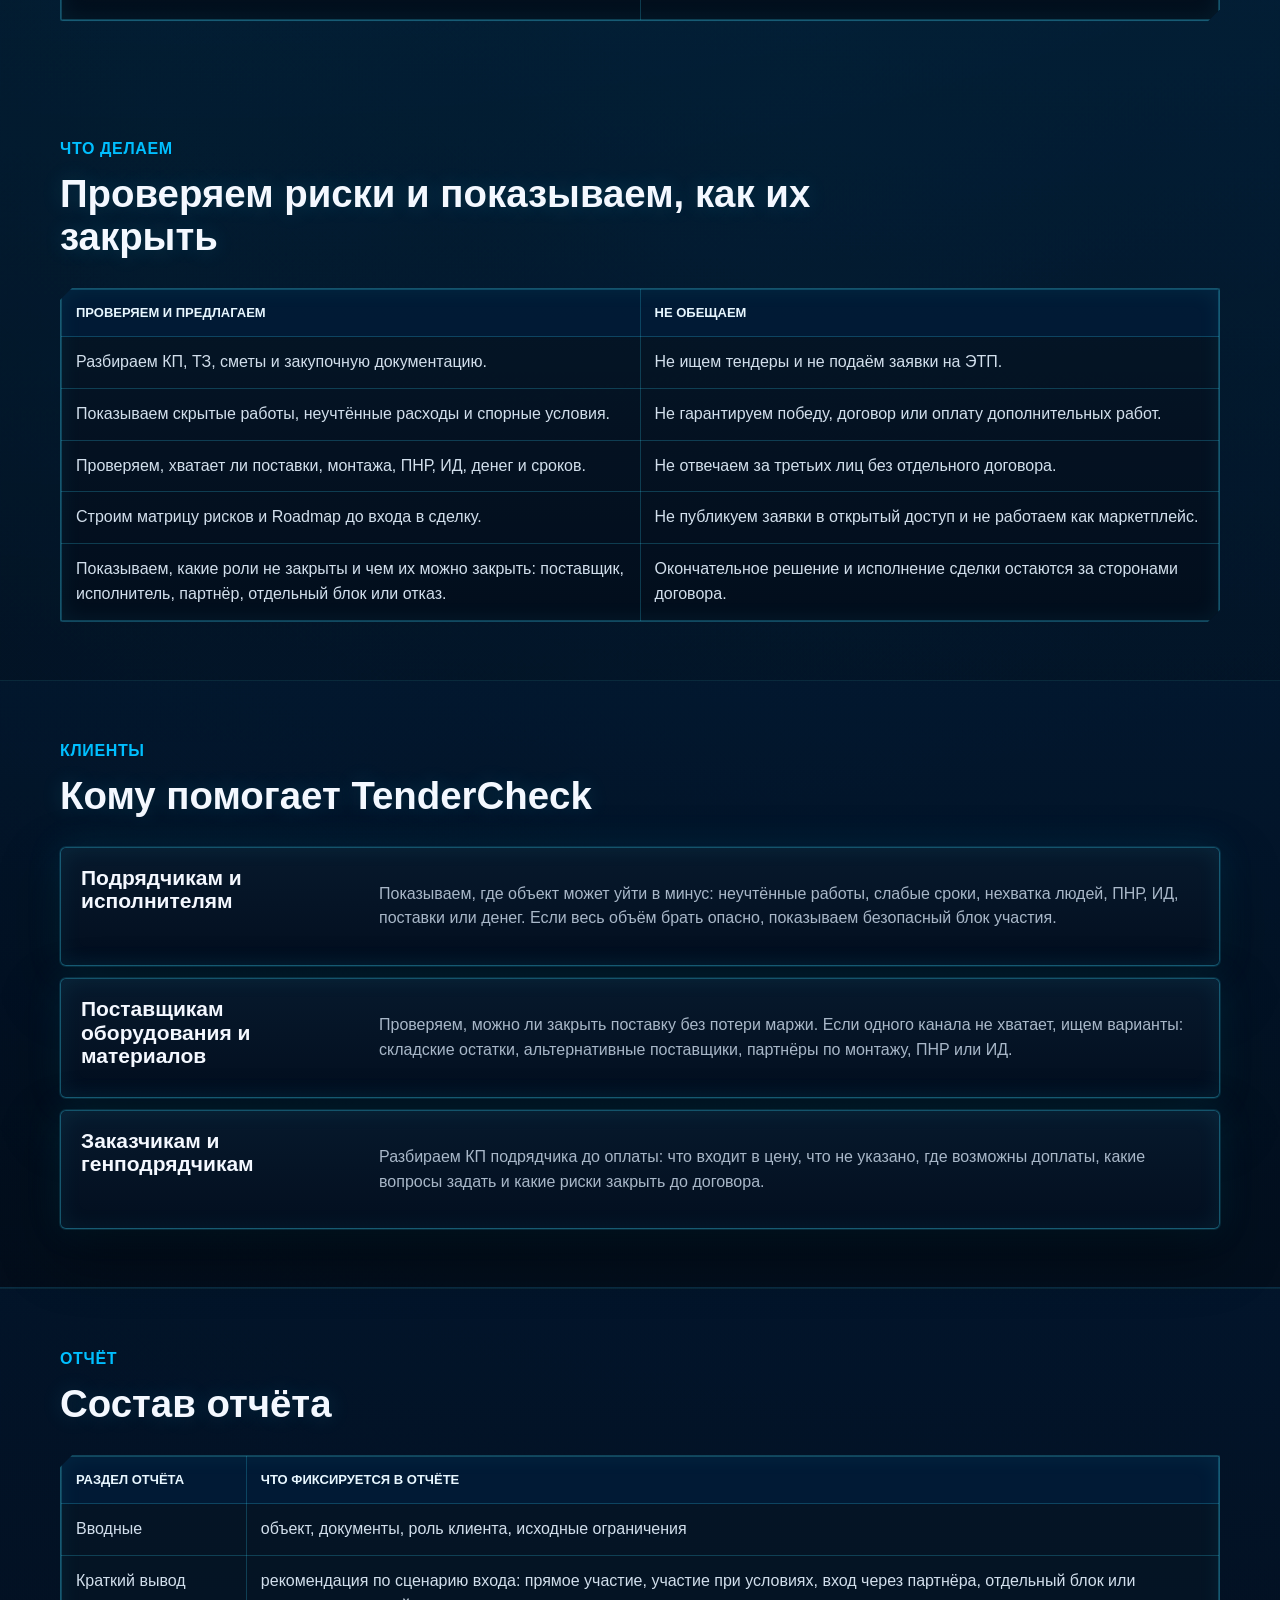
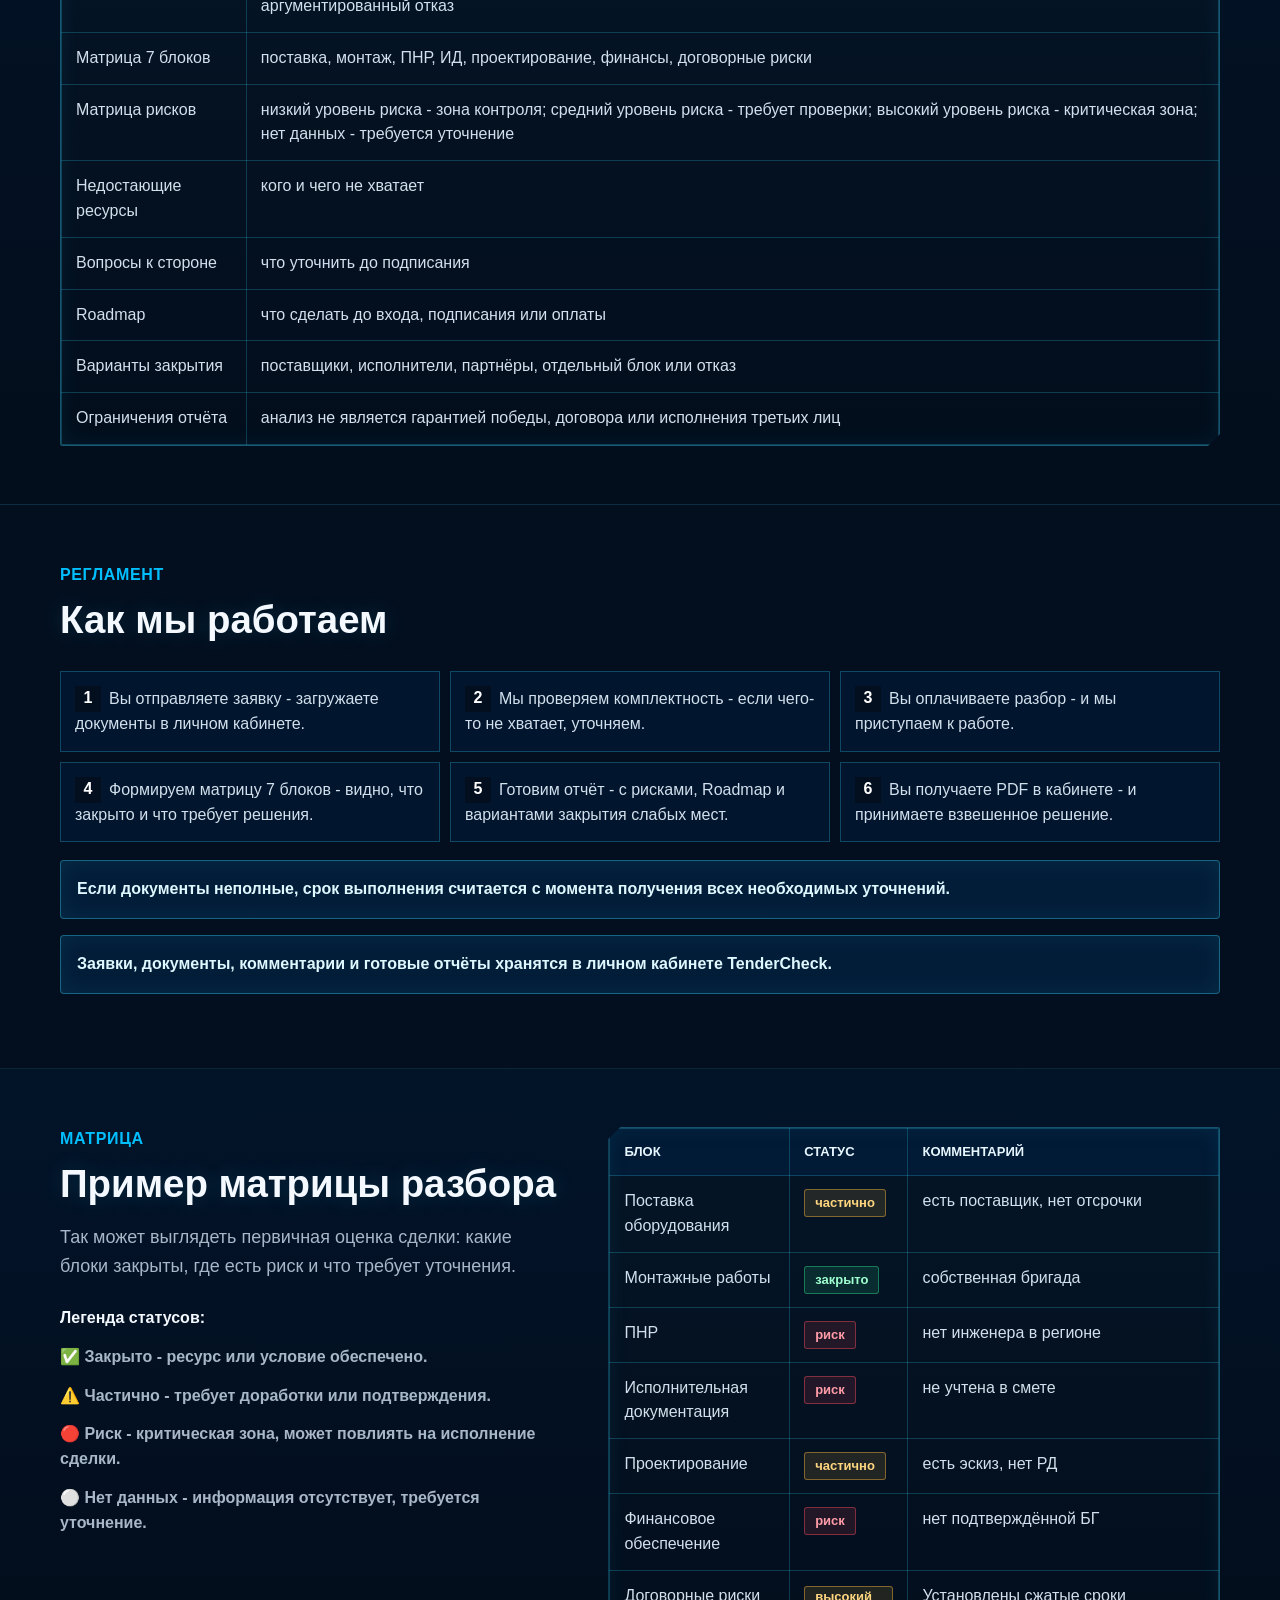
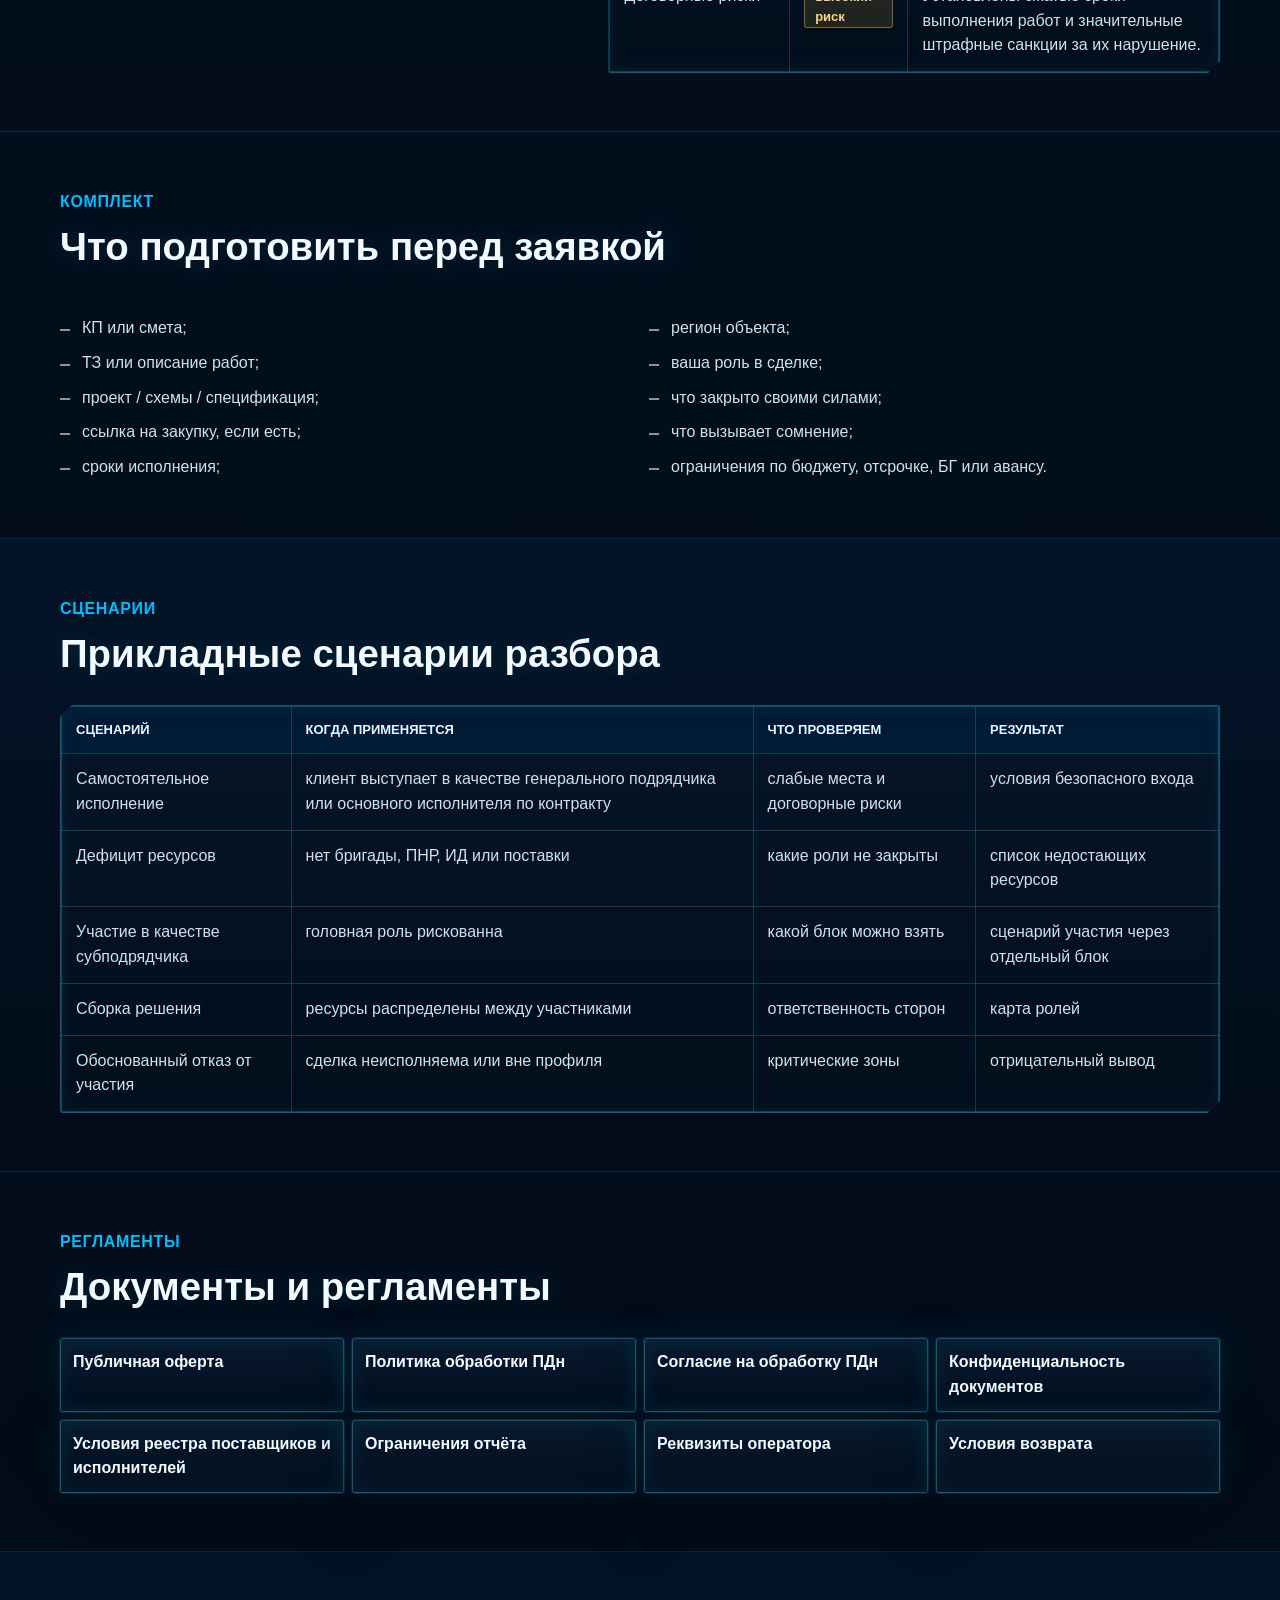
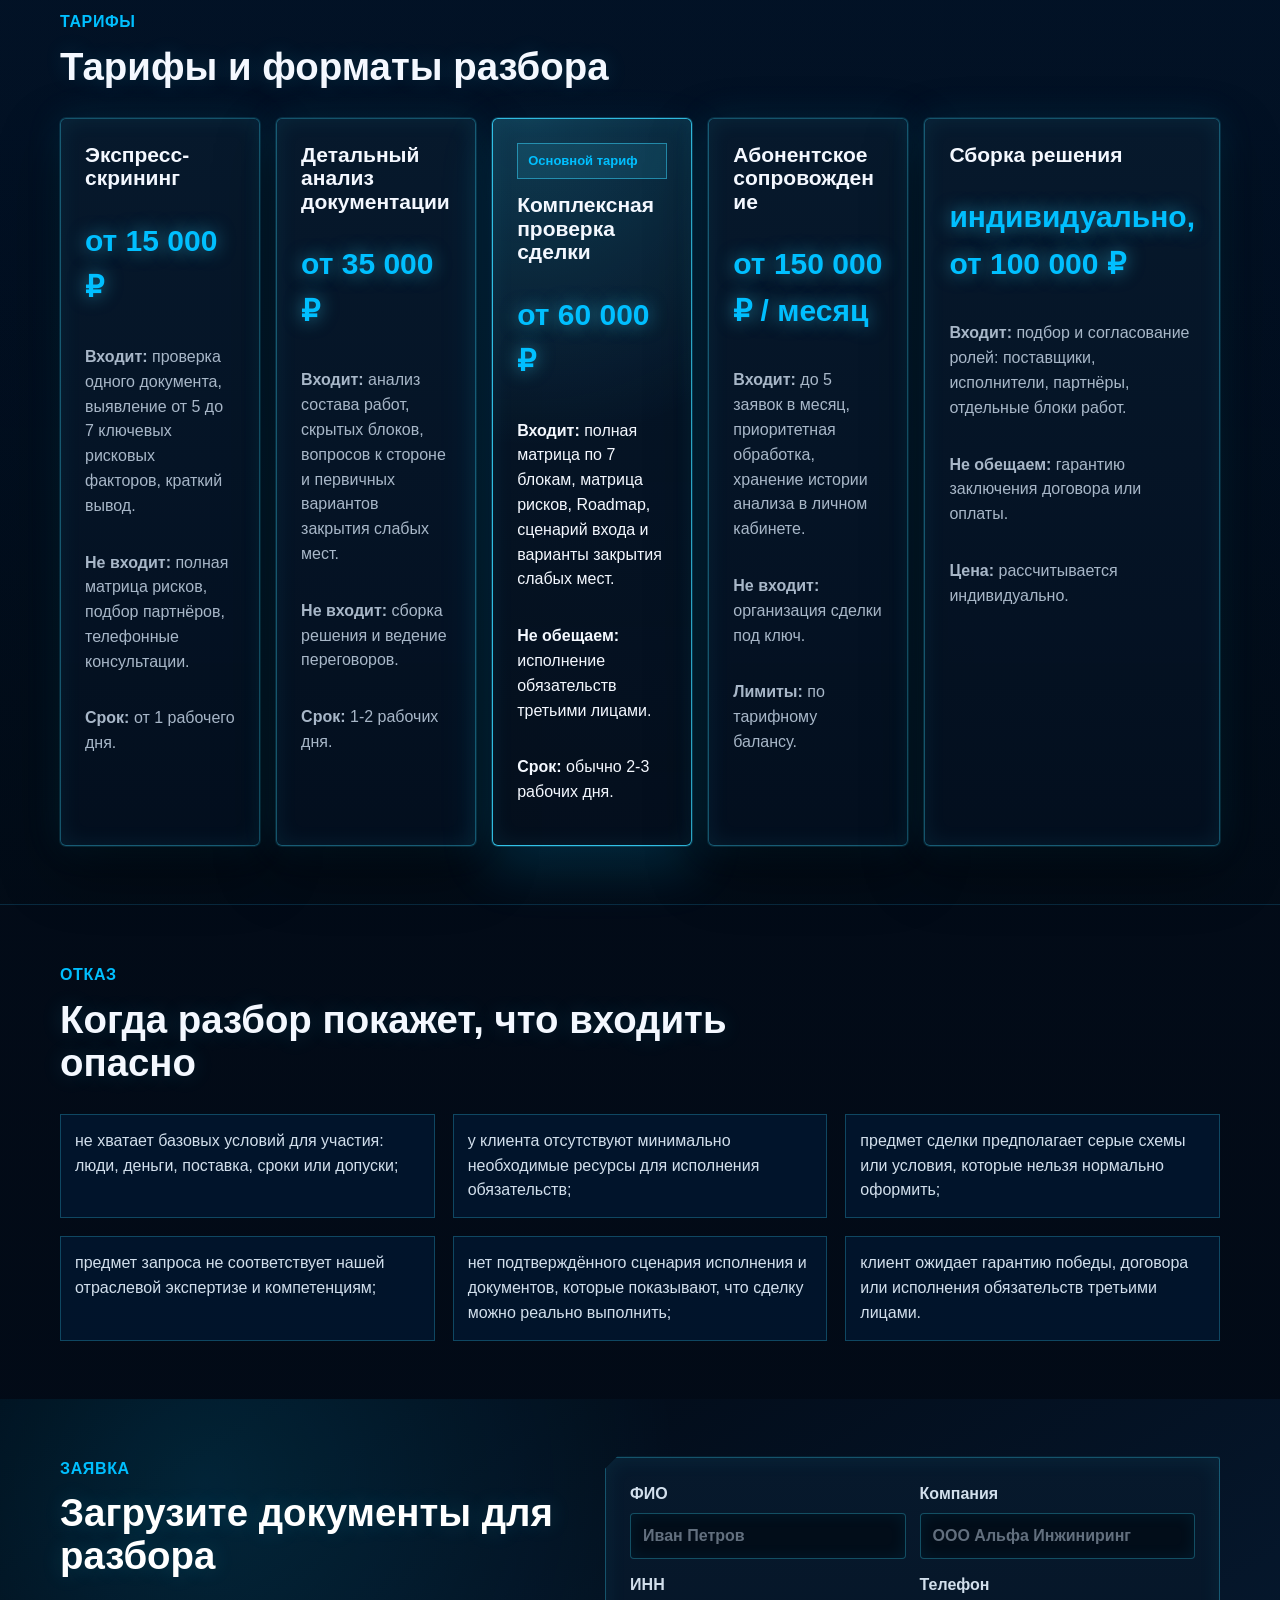
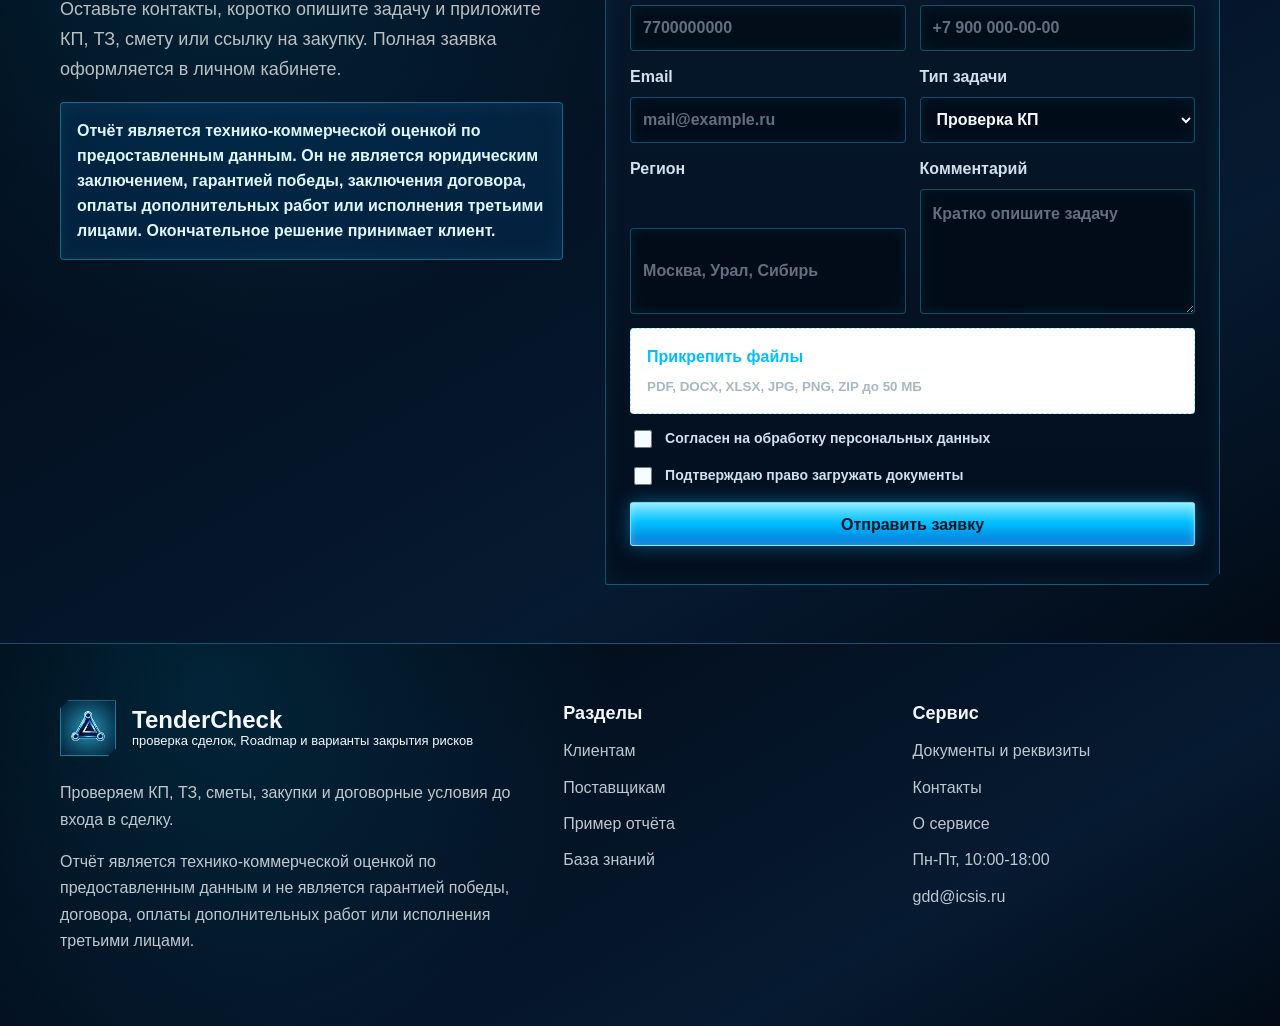
==== commit 0fc564e2: "Add files via upload" ====
--- a/index.html
+++ b/index.html
@@ -3,8 +3,8 @@
 <head>
   <meta charset="utf-8">
   <meta name="viewport" content="width=device-width, initial-scale=1">
-  <title>TenderCheck - сервис технической проверки сделок</title>
-  <meta name="description" content="TenderCheck проверяет КП, ТЗ, сметы, закупки и сделки до входа: скрытые расходы, незакрытые ресурсы, технические риски и сценарии входа.">
+  <title>TenderCheck - проверка сделок, Roadmap и варианты закрытия рисков</title>
+  <meta name="description" content="TenderCheck проверяет сделку до входа: риски, недостающие блоки, Roadmap и варианты закрытия слабых мест.">
   <link rel="stylesheet" href="assets/css/styles.css">
 </head>
 <body class="portal-body">
@@ -22,7 +22,7 @@
     <div class="site-header">
       <a class="brand" href="index.html" aria-label="TenderCheck">
         <img src="assets/img/logo-clean.png" alt="">
-        <span><strong>TenderCheck</strong><small>сервис технической проверки сделок</small></span>
+        <span><strong>TenderCheck</strong><small>проверка сделок, Roadmap и варианты закрытия рисков</small></span>
       </a>
       <a class="mobile-quick-cta" href="#upload">Заявка</a>
       <button class="nav-toggle" type="button" aria-label="Открыть меню" aria-expanded="false"><span></span><span></span><span></span></button>
@@ -52,9 +52,9 @@
               <span>инженерно-коммерческий сервис TenderCheck</span>
             </div>
           </div>
-          <p class="eyebrow">Проверка сделки до оплаты, подписания или участия</p>
-          <h1>Проверьте КП, ТЗ, смету или закупку до входа в сделку</h1>
-          <p class="lead">Разбираем техническую и коммерческую документацию: состав работ, поставку, монтаж, ПНР, исполнительную документацию, проектирование, финансы и договорные риски.</p>
+          <p class="eyebrow">До входа в сделку: риски, Roadmap, решение</p>
+          <h1>Проверьте сделку до входа: где риск, чем его закрыть и стоит ли участвовать</h1>
+          <p class="lead">Разбираем КП, ТЗ, сметы, закупки и договорные условия. Показываем, что не закрыто, где можно уйти в минус, кого нужно подключить и какой сценарий безопаснее: входить, входить при условиях, идти через партнёра, брать отдельный блок или отказаться.</p>
           <div class="hero-actions">
             <a class="button primary" href="#upload">Создать заявку</a>
             <a class="button secondary" href="assets/demo-report.pdf">Скачать пример отчёта</a>
@@ -63,12 +63,12 @@
           <div class="service-marks">
             <span>Экспресс-разбор - от 1 рабочего дня</span>
             <span>Полный разбор - обычно 2-3 рабочих дня</span>
-            <span>Результат - в личном кабинете</span>
-            <span>Гарантируем полноту и достоверность анализа в рамках переданных документов. Исполнение сделки остаётся ответственностью сторон контракта</span>
+            <span>Результат - матрица, Roadmap и вывод по входу</span>
+            <span>Анализ строится по переданным документам. Исполнение сделки остаётся ответственностью сторон договора.</span>
           </div>
         </div>
         <aside class="hero-check-panel" aria-label="7 блоков проверки">
-          <h2>В разбор входит</h2>
+          <h2>Проверяем 7 блоков сделки</h2>
           <ol>
             <li><span>01</span>Поставка оборудования</li>
             <li><span>02</span>Монтажные работы</li>
@@ -78,7 +78,7 @@
             <li><span>06</span>Финансовое обеспечение</li>
             <li><span>07</span>Договорные риски</li>
           </ol>
-          <p>Результат: матрица, риски, вопросы и план действий в личном кабинете.</p>
+          <p>На выходе: матрица рисков, Roadmap, вопросы к стороне и варианты закрытия слабых мест.</p>
         </aside>
       </div>
     </section>
@@ -91,21 +91,22 @@
         <a href="#upload">Разбор закупки</a>
         <a href="#upload">Подготовка к подписанию</a>
         <a href="#upload">Подбор ресурсов</a>
-        <a href="#pricing">Координация участников сделки</a>
+        <a href="#pricing">Сборка решения</a>
         <a href="suppliers.html">Закрытый реестр</a>
       </div>
     </nav>
 
     <section class="section" id="check">
       <div class="container">
-        <div class="section-heading"><p class="eyebrow">Объект разбора</p><h2>Какие документы и условия разбираем</h2></div>
+        <div class="section-heading"><p class="eyebrow">Что смотрим</p><h2>Документы, ресурсы и риски, которые проверяем</h2></div>
         <div class="service-table-wrap">
           <table class="service-table two-side-table">
-            <thead><tr><th>Документы</th><th>Возможности исполнения</th></tr></thead>
+            <thead><tr><th>Документы</th><th>Что нужно закрыть</th></tr></thead>
             <tbody>
               <tr><td>КП, ТЗ, сметы и спецификации</td><td>поставка, монтаж, ПНР и исполнительная документация</td></tr>
-              <tr><td>проект, схемы, закупочная документация</td><td>сроки, региональные ресурсы и сервисная поддержка</td></tr>
-              <tr><td>договорные условия, штрафы, отсрочки, БГ</td><td>финансы, границы ответственности и договорные риски</td></tr>
+              <tr><td>проект, схемы, закупочная документация</td><td>сроки, люди, региональные исполнители, сервис</td></tr>
+              <tr><td>договор, штрафы, отсрочки, БГ</td><td>деньги, ответственность сторон, риск кассового разрыва</td></tr>
+              <tr><td>условия участия и роль клиента</td><td>можно ли идти самому, через партнёра, отдельным блоком или отказаться</td></tr>
             </tbody>
           </table>
         </div>
@@ -114,16 +115,16 @@
 
     <section class="section" id="scope">
       <div class="container">
-        <div class="section-heading"><p class="eyebrow">Формат работы</p><h2>Что входит в разбор - и что мы не берём на себя</h2></div>
+        <div class="section-heading"><p class="eyebrow">Что делаем</p><h2>Проверяем риски и показываем, как их закрыть</h2></div>
         <div class="service-table-wrap">
           <table class="service-table two-side-table">
-            <thead><tr><th>Наша экспертиза</th><th>Не входит в услугу</th></tr></thead>
-            <tbody>
-              <tr><td>Проверяем КП, ТЗ, сметы и закупочную документацию.</td><td>Мы не ищем тендеры и не подаём заявки на ЭТП.</td></tr>
-              <tr><td>Выявляем скрытые работы, неучтённые расходы и спорные зоны.</td><td>Мы не гарантируем победу или оплату дополнительных работ.</td></tr>
-              <tr><td>Оцениваем ресурсы клиента и реализуемость сделки.</td><td>Мы не отвечаем за исполнение обязательств третьими лицами.</td></tr>
-              <tr><td>Строим карту рисков и дорожную карту действий.</td><td>Мы не публикуем заявки в открытый доступ и не являемся маркетплейсом.</td></tr>
-              <tr><td>Показываем недостающие компетенции и варианты их закрытия.</td><td>Ответственность за фактическое исполнение сделки несут стороны контракта.</td></tr>
+            <thead><tr><th>Проверяем и предлагаем</th><th>Не обещаем</th></tr></thead>
+            <tbody>
+              <tr><td>Разбираем КП, ТЗ, сметы и закупочную документацию.</td><td>Не ищем тендеры и не подаём заявки на ЭТП.</td></tr>
+              <tr><td>Показываем скрытые работы, неучтённые расходы и спорные условия.</td><td>Не гарантируем победу, договор или оплату дополнительных работ.</td></tr>
+              <tr><td>Проверяем, хватает ли поставки, монтажа, ПНР, ИД, денег и сроков.</td><td>Не отвечаем за третьих лиц без отдельного договора.</td></tr>
+              <tr><td>Строим матрицу рисков и Roadmap до входа в сделку.</td><td>Не публикуем заявки в открытый доступ и не работаем как маркетплейс.</td></tr>
+              <tr><td>Показываем, какие роли не закрыты и чем их можно закрыть: поставщик, исполнитель, партнёр, отдельный блок или отказ.</td><td>Окончательное решение и исполнение сделки остаются за сторонами договора.</td></tr>
             </tbody>
           </table>
         </div>
@@ -132,11 +133,11 @@
 
     <section class="section muted" id="audience">
       <div class="container">
-        <div class="section-heading"><p class="eyebrow">Клиенты</p><h2>Кому полезен разбор</h2></div>
+        <div class="section-heading"><p class="eyebrow">Клиенты</p><h2>Кому помогает TenderCheck</h2></div>
         <div class="service-list">
-          <article><h3>Подрядчикам и исполнителям</h3><p>Проводим анализ рентабельности и выявляем потенциальные убыточные статьи затрат при участии в объекте, закупке или субподряде.</p></article>
-          <article><h3>Поставщикам оборудования</h3><p>Проверяем, хватает ли вокруг поставки монтажа, ПНР, ИД и регионального исполнения.</p></article>
-          <article><h3>Заказчикам и генподрядчикам</h3><p>Осуществляем проверку коммерческих предложений подрядчика до осуществления платежа, идентифицируем дополнительные затраты, критические сроки и зоны договорных разногласий.</p></article>
+          <article><h3>Подрядчикам и исполнителям</h3><p>Показываем, где объект может уйти в минус: неучтённые работы, слабые сроки, нехватка людей, ПНР, ИД, поставки или денег. Если весь объём брать опасно, показываем безопасный блок участия.</p></article>
+          <article><h3>Поставщикам оборудования и материалов</h3><p>Проверяем, можно ли закрыть поставку без потери маржи. Если одного канала не хватает, ищем варианты: складские остатки, альтернативные поставщики, партнёры по монтажу, ПНР или ИД.</p></article>
+          <article><h3>Заказчикам и генподрядчикам</h3><p>Разбираем КП подрядчика до оплаты: что входит в цену, что не указано, где возможны доплаты, какие вопросы задать и какие риски закрыть до договора.</p></article>
         </div>
       </div>
     </section>
@@ -149,14 +150,14 @@
             <thead><tr><th>Раздел отчёта</th><th>Что фиксируется в отчёте</th></tr></thead>
             <tbody>
               <tr><td>Вводные</td><td>объект, документы, роль клиента, исходные ограничения</td></tr>
-              <tr><td>Краткий вывод</td><td>рекомендация по стратегии участия: прямое участие, участие при соблюдении условий, вход через субподряд либо обоснованный отказ от сделки</td></tr>
+              <tr><td>Краткий вывод</td><td>рекомендация по сценарию входа: прямое участие, участие при условиях, вход через партнёра, отдельный блок или аргументированный отказ</td></tr>
               <tr><td>Матрица 7 блоков</td><td>поставка, монтаж, ПНР, ИД, проектирование, финансы, договорные риски</td></tr>
-              <tr><td>Карта рисков</td><td>низкий уровень риска - зона контроля; средний уровень риска - требует внимания; высокий уровень риска - критическая зона; нет данных - требуется уточнение</td></tr>
+              <tr><td>Матрица рисков</td><td>низкий уровень риска - зона контроля; средний уровень риска - требует проверки; высокий уровень риска - критическая зона; нет данных - требуется уточнение</td></tr>
               <tr><td>Недостающие ресурсы</td><td>кого и чего не хватает</td></tr>
               <tr><td>Вопросы к стороне</td><td>что уточнить до подписания</td></tr>
-              <tr><td>План действий</td><td>последовательность действий</td></tr>
-              <tr><td>Рекомендации</td><td>варианты закрытия слабых мест</td></tr>
-              <tr><td>Дисклеймер</td><td>границы ответственности отчёта</td></tr>
+              <tr><td>Roadmap</td><td>что сделать до входа, подписания или оплаты</td></tr>
+              <tr><td>Варианты закрытия</td><td>поставщики, исполнители, партнёры, отдельный блок или отказ</td></tr>
+              <tr><td>Ограничения отчёта</td><td>анализ не является гарантией победы, договора или исполнения третьих лиц</td></tr>
             </tbody>
           </table>
         </div>
@@ -170,8 +171,8 @@
           <li>Вы отправляете заявку - загружаете документы в личном кабинете.</li>
           <li>Мы проверяем комплектность - если чего-то не хватает, уточняем.</li>
           <li>Вы оплачиваете разбор - и мы приступаем к работе.</li>
-          <li>Формируем матрицу 7 блоков - визуальную карту состояния сделки.</li>
-          <li>Готовим отчёт - с рисками, рекомендациями и дорожной картой.</li>
+          <li>Формируем матрицу 7 блоков - видно, что закрыто и что требует решения.</li>
+          <li>Готовим отчёт - с рисками, Roadmap и вариантами закрытия слабых мест.</li>
           <li>Вы получаете PDF в кабинете - и принимаете взвешенное решение.</li>
         </ol>
         <p class="note-box">Если документы неполные, срок выполнения считается с момента получения всех необходимых уточнений.</p>
@@ -236,7 +237,7 @@
               <tr><td>Самостоятельное исполнение</td><td>клиент выступает в качестве генерального подрядчика или основного исполнителя по контракту</td><td>слабые места и договорные риски</td><td>условия безопасного входа</td></tr>
               <tr><td>Дефицит ресурсов</td><td>нет бригады, ПНР, ИД или поставки</td><td>какие роли не закрыты</td><td>список недостающих ресурсов</td></tr>
               <tr><td>Участие в качестве субподрядчика</td><td>головная роль рискованна</td><td>какой блок можно взять</td><td>сценарий участия через отдельный блок</td></tr>
-              <tr><td>Распределение ролей между участниками</td><td>ресурсы распределены между участниками</td><td>границы ответственности</td><td>карта ролей</td></tr>
+              <tr><td>Сборка решения</td><td>ресурсы распределены между участниками</td><td>ответственность сторон</td><td>карта ролей</td></tr>
               <tr><td>Обоснованный отказ от участия</td><td>сделка неисполняема или вне профиля</td><td>критические зоны</td><td>отрицательный вывод</td></tr>
             </tbody>
           </table>
@@ -252,8 +253,8 @@
           <a href="legal.html#personal-data">Политика обработки ПДн</a>
           <a href="legal.html#consent">Согласие на обработку ПДн</a>
           <a href="legal.html#privacy">Конфиденциальность документов</a>
-          <a href="legal.html#registry">Условия реестра поставщиков</a>
-          <a href="legal.html#disclaimer">Дисклеймер экспертной оценки</a>
+          <a href="legal.html#registry">Условия реестра поставщиков и исполнителей</a>
+          <a href="legal.html#disclaimer">Ограничения отчёта</a>
           <a href="legal.html#requisites">Реквизиты оператора</a>
           <a href="legal.html#refund">Условия возврата</a>
         </div>
@@ -264,11 +265,11 @@
       <div class="container">
         <div class="section-heading"><p class="eyebrow">Тарифы</p><h2>Тарифы и форматы разбора</h2></div>
         <div class="pricing-grid portal-pricing">
-          <article class="price-card"><h3>Экспресс-анализ документов</h3><strong>от 15 000 ₽</strong><p><b>Входит:</b> проверка одного документа, выявление ключевых рисковых факторов до 7 позиций, краткое заключение.</p><p><b>Не входит:</b> полная матрица рисков, поиск партнёров, телефонные консультации.</p><p><b>Срок:</b> от 1 рабочего дня.</p></article>
-          <article class="price-card"><h3>Детальный анализ документации</h3><strong>от 35 000 ₽</strong><p><b>Входит:</b> анализ состава работ, выявление скрытых блоков, формирование вопросов к контрагенту.</p><p><b>Не входит:</b> координация участников и ведение переговоров.</p><p><b>Срок:</b> 1-2 рабочих дня.</p></article>
-          <article class="price-card featured"><span class="tariff-badge">Основной тариф</span><h3>Комплексная экспертиза сделки</h3><strong>от 60 000 ₽</strong><p><b>Входит:</b> полная матрица по 7 блокам, карта рисков, дорожная карта, сценарий входа в сделку.</p><p><b>Не входит:</b> исполнение обязательств третьими лицами.</p><p><b>Срок:</b> обычно 2-3 рабочих дня.</p></article>
+          <article class="price-card"><h3>Экспресс-скрининг</h3><strong>от 15 000 ₽</strong><p><b>Входит:</b> проверка одного документа, выявление от 5 до 7 ключевых рисковых факторов, краткий вывод.</p><p><b>Не входит:</b> полная матрица рисков, подбор партнёров, телефонные консультации.</p><p><b>Срок:</b> от 1 рабочего дня.</p></article>
+          <article class="price-card"><h3>Детальный анализ документации</h3><strong>от 35 000 ₽</strong><p><b>Входит:</b> анализ состава работ, скрытых блоков, вопросов к стороне и первичных вариантов закрытия слабых мест.</p><p><b>Не входит:</b> сборка решения и ведение переговоров.</p><p><b>Срок:</b> 1-2 рабочих дня.</p></article>
+          <article class="price-card featured"><span class="tariff-badge">Основной тариф</span><h3>Комплексная проверка сделки</h3><strong>от 60 000 ₽</strong><p><b>Входит:</b> полная матрица по 7 блокам, матрица рисков, Roadmap, сценарий входа и варианты закрытия слабых мест.</p><p><b>Не обещаем:</b> исполнение обязательств третьими лицами.</p><p><b>Срок:</b> обычно 2-3 рабочих дня.</p></article>
           <article class="price-card"><h3>Абонентское сопровождение</h3><strong>от 150 000 ₽ / месяц</strong><p><b>Входит:</b> до 5 заявок в месяц, приоритетная обработка, хранение истории анализа в личном кабинете.</p><p><b>Не входит:</b> организация сделки под ключ.</p><p><b>Лимиты:</b> по тарифному балансу.</p></article>
-          <article class="price-card"><h3>Координация участников сделки</h3><strong>индивидуально, от 100 000 ₽</strong><p><b>Входит:</b> организационное сопровождение процесса согласования ролей и условий между участниками.</p><p><b>Не входит:</b> гарантия заключения договора или оплаты.</p><p><b>Цена:</b> рассчитывается индивидуально.</p></article>
+          <article class="price-card"><h3>Сборка решения</h3><strong>индивидуально, от 100 000 ₽</strong><p><b>Входит:</b> подбор и согласование ролей: поставщики, исполнители, партнёры, отдельные блоки работ.</p><p><b>Не обещаем:</b> гарантию заключения договора или оплаты.</p><p><b>Цена:</b> рассчитывается индивидуально.</p></article>
         </div>
       </div>
     </section>
@@ -277,12 +278,12 @@
       <div class="container">
         <div class="section-heading"><p class="eyebrow">Отказ</p><h2>Когда разбор покажет, что входить опасно</h2></div>
         <ul class="refusal-grid">
-          <li>отсутствуют объективные предпосылки для участия в сделке: компетенции, ресурсы или необходимые допуски;</li>
-          <li>у клиента отсутствуют минимально необходимые трудовые, материально-технические или финансовые ресурсы для исполнения обязательств;</li>
-          <li>предмет сделки предполагает использование нестандартных или юридически неочевидных схем, что противоречит нашей политике;</li>
+          <li>не хватает базовых условий для участия: люди, деньги, поставка, сроки или допуски;</li>
+          <li>у клиента отсутствуют минимально необходимые ресурсы для исполнения обязательств;</li>
+          <li>предмет сделки предполагает серые схемы или условия, которые нельзя нормально оформить;</li>
           <li>предмет запроса не соответствует нашей отраслевой экспертизе и компетенциям;</li>
-          <li>отсутствует подтверждённый план исполнения и документальное обоснование реализуемости сделки;</li>
-          <li>ожидания клиента включают гарантии победы в тендере или исполнение обязательств третьими лицами, что не входит в состав наших услуг.</li>
+          <li>нет подтверждённого сценария исполнения и документов, которые показывают, что сделку можно реально выполнить;</li>
+          <li>клиент ожидает гарантию победы, договора или исполнения обязательств третьими лицами.</li>
         </ul>
       </div>
     </section>
@@ -293,7 +294,7 @@
           <p class="eyebrow">Заявка</p>
           <h2>Загрузите документы для разбора</h2>
           <p class="section-copy">Оставьте контакты, коротко опишите задачу и приложите КП, ТЗ, смету или ссылку на закупку. Полная заявка оформляется в личном кабинете.</p>
-          <p class="disclaimer">Отчёт носит экспертно-аналитический характер и не является гарантией победы в тендере, заключения контракта или исполнения обязательств третьими лицами. Окончательное решение остаётся за клиентом.</p>
+          <p class="disclaimer">Отчёт является технико-коммерческой оценкой по предоставленным данным. Он не является юридическим заключением, гарантией победы, заключения договора, оплаты дополнительных работ или исполнения третьими лицами. Окончательное решение принимает клиент.</p>
         </div>
         <form class="upload-form" data-api-form data-endpoint="/api/applications" data-success="Заявка создана. Статус: ожидает оплаты или принята при активном тарифе.">
           <div class="form-grid">
@@ -302,7 +303,7 @@
             <label>ИНН<input type="text" name="inn" required placeholder="7700000000"></label>
             <label>Телефон<input type="tel" name="phone" required placeholder="+7 900 000-00-00"></label>
             <label>Email<input type="email" name="email" required placeholder="mail@example.ru"></label>
-            <label>Тип задачи<select name="task_type" required><option>Проверка КП</option><option>Проверка ТЗ</option><option>Проверка сметы</option><option>Разбор закупки</option><option>Оценка объекта</option><option>Подготовка к подписанию</option><option>Подбор недостающих ресурсов</option><option>Запросить организацию сделки</option></select></label>
+            <label>Тип задачи<select name="task_type" required><option>Проверка КП</option><option>Проверка ТЗ</option><option>Проверка сметы</option><option>Разбор закупки</option><option>Оценка объекта</option><option>Подготовка к подписанию</option><option>Подбор недостающих ресурсов</option><option>Запросить сборку решения</option></select></label>
             <label>Регион<input type="text" name="region" required placeholder="Москва, Урал, Сибирь"></label>
             <label>Комментарий<textarea name="description" rows="4" required placeholder="Кратко опишите задачу"></textarea></label>
           </div>
@@ -318,7 +319,7 @@
 
   <footer class="site-footer portal-footer">
     <div class="container footer-grid">
-      <div><a class="brand footer-brand" href="index.html"><img src="assets/img/logo-clean.png" alt=""><span><strong>TenderCheck</strong><small>сервис технической проверки сделок</small></span></a><p>Экспертный разбор КП, ТЗ, смет, закупок и договорных условий до оплаты, подписания или участия.</p><p class="footer-disclaimer">Отчёт носит экспертно-аналитический характер и не является гарантией победы, заключения контракта или исполнения обязательств третьими лицами.</p></div>
+      <div><a class="brand footer-brand" href="index.html"><img src="assets/img/logo-clean.png" alt=""><span><strong>TenderCheck</strong><small>проверка сделок, Roadmap и варианты закрытия рисков</small></span></a><p>Проверяем КП, ТЗ, сметы, закупки и договорные условия до входа в сделку.</p><p class="footer-disclaimer">Отчёт является технико-коммерческой оценкой по предоставленным данным и не является гарантией победы, договора, оплаты дополнительных работ или исполнения третьими лицами.</p></div>
       <nav><strong>Разделы</strong><a href="clients.html">Клиентам</a><a href="suppliers.html">Поставщикам</a><a href="report.html">Пример отчёта</a><a href="knowledge.html">База знаний</a></nav>
       <nav><strong>Сервис</strong><a href="legal.html">Документы и реквизиты</a><a href="contacts.html">Контакты</a><a href="about.html">О сервисе</a><span>Пн-Пт, 10:00-18:00</span><a href="mailto:gdd@icsis.ru">gdd@icsis.ru</a></nav>
     </div>
